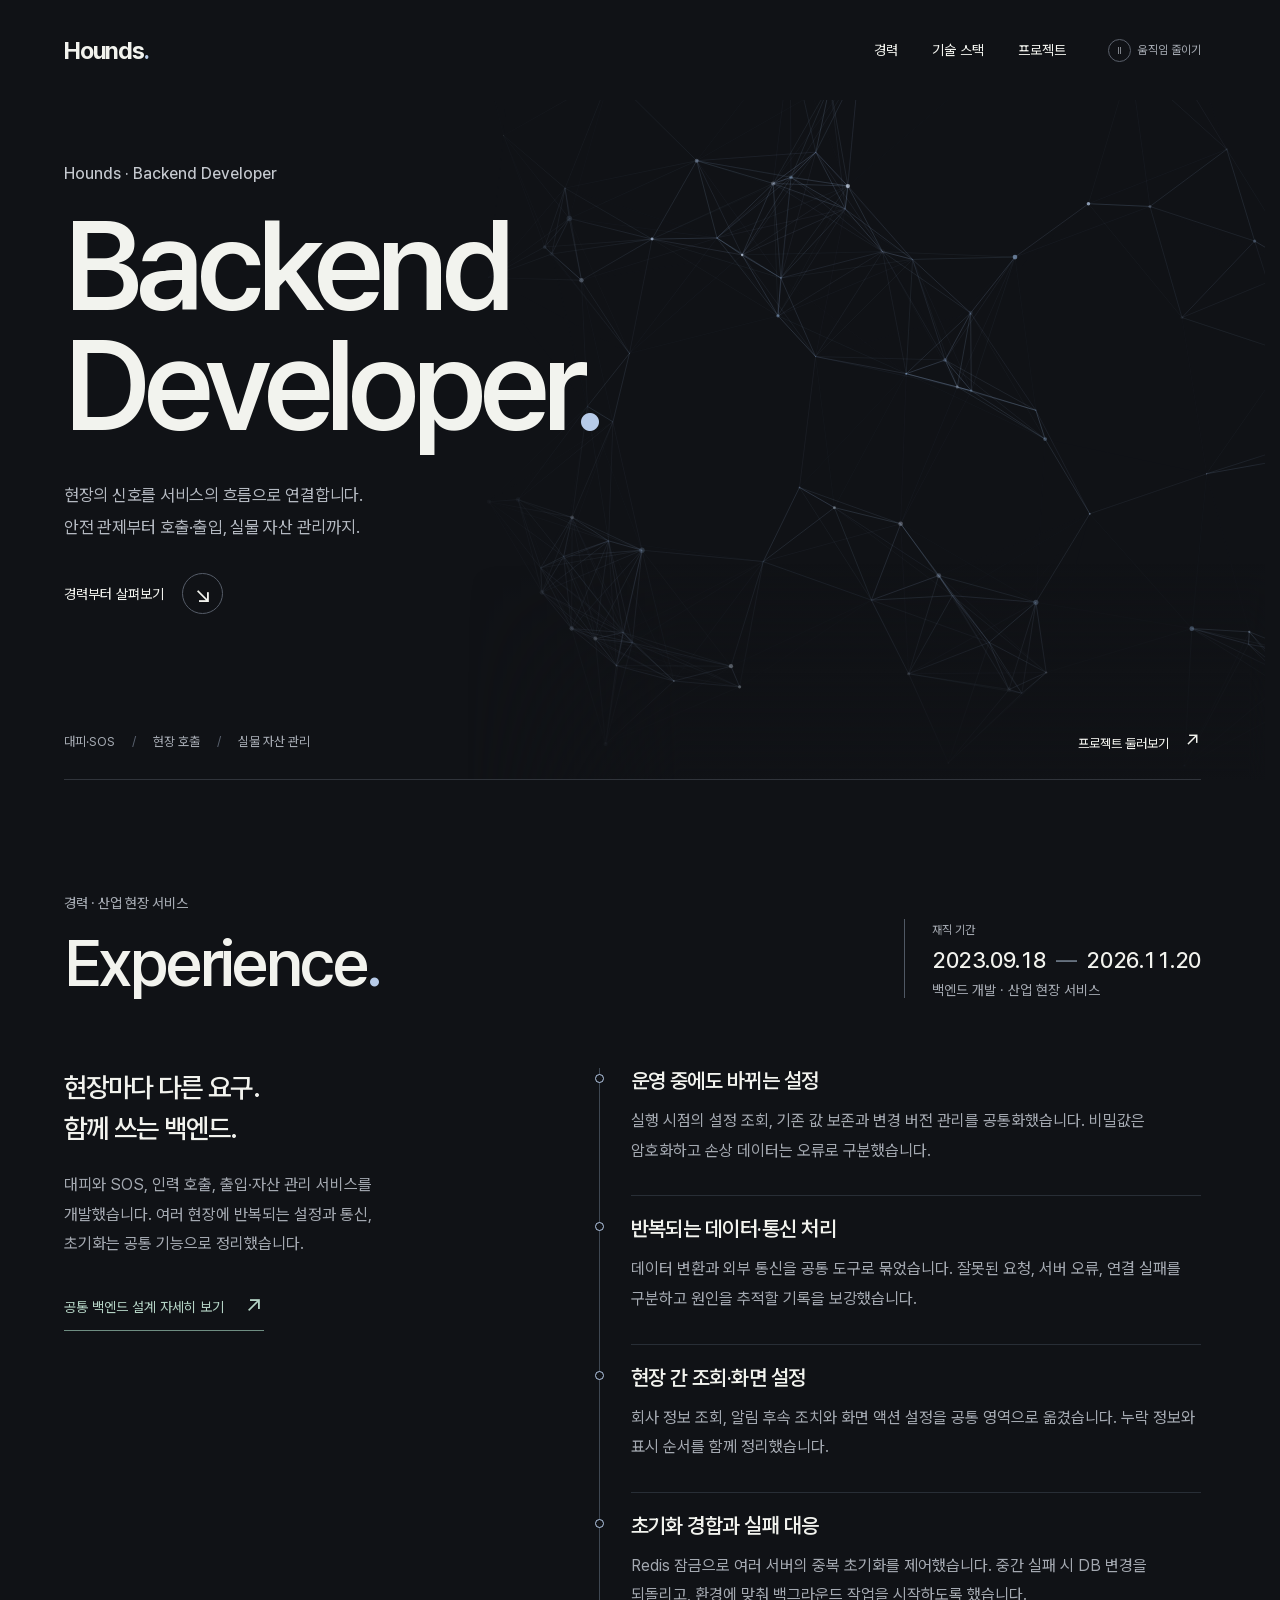
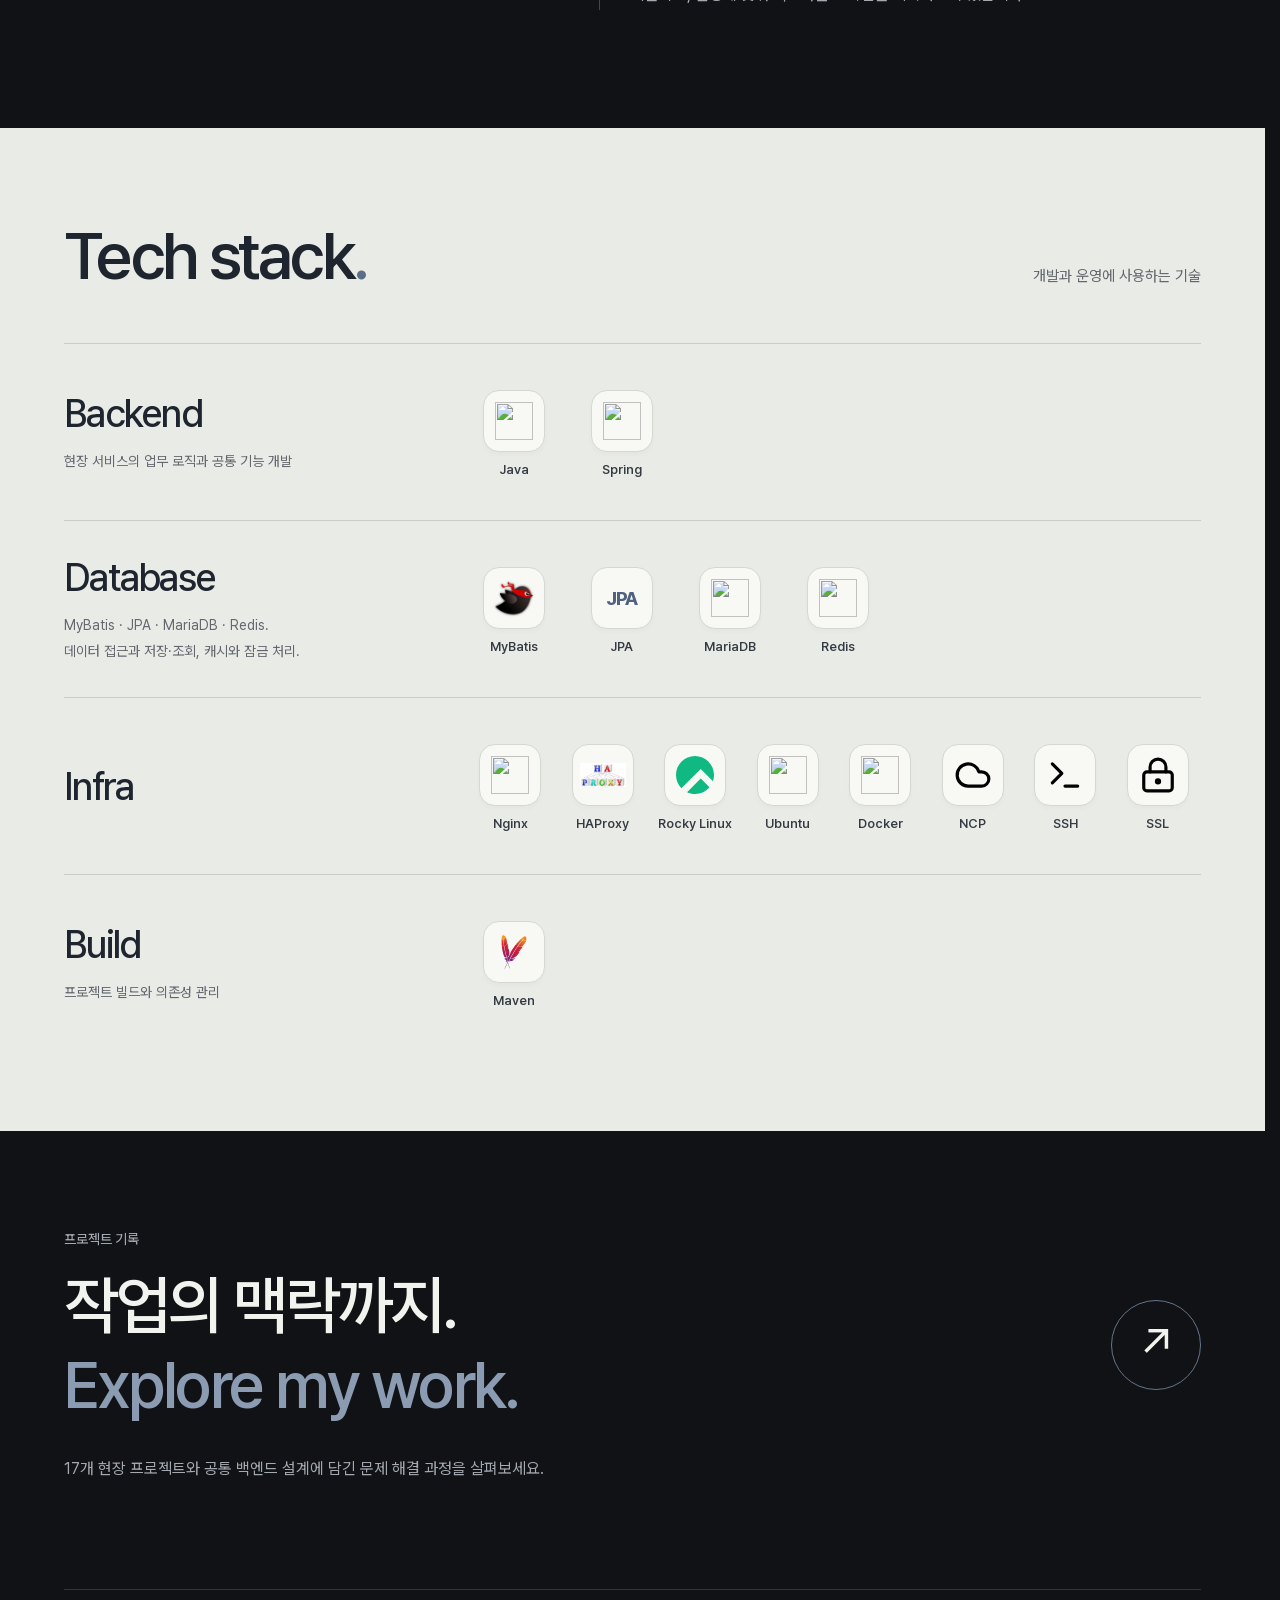
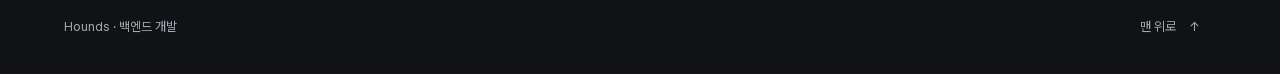
==== index.html @ afb19e2c "Publish Hounds portfolio with engineering cases and simulations" ====
<!doctype html>
<html lang="ko">
<head>
  <meta charset="utf-8">
  <meta name="viewport" content="width=device-width, initial-scale=1">
  <meta name="theme-color" content="#101216">
  <meta name="description" content="백엔드 개발자 Hounds의 산업 현장 서비스 개발 및 개선 사례입니다.">
  <title>Hounds — 백엔드 개발 포트폴리오</title>
  <link rel="icon" href="data:image/svg+xml,%3Csvg xmlns='http://www.w3.org/2000/svg' viewBox='0 0 48 48'%3E%3Crect width='48' height='48' rx='7' fill='%23101216'/%3E%3Cpath d='M24 10l14 14-14 14-14-14z' fill='%23b7cbe8'/%3E%3C/svg%3E">
  <link rel="preload" href="pretendard.woff2" as="font" type="font/woff2" crossorigin>
  <link rel="stylesheet" href="styles.css">
  <script src="vendor/particles.min.js" defer></script>
  <script src="vendor/motion.js" defer></script>
  <script src="script.js" defer></script>
</head>
<body id="top">
  <a class="skip-link" href="#main">본문으로 건너뛰기</a>
  <header class="site-header page-width">
    <a class="wordmark" href="#top">Hounds<span class="wordmark-dot" aria-hidden="true">.</span></a>
    <nav aria-label="주요 메뉴">
      <a href="#experience">경력</a>
      <a href="#stack">기술 스택</a>
      <a href="projects.html">프로젝트</a>
    </nav>
    <button class="motion-toggle header-motion" type="button" id="motion-toggle" aria-pressed="false"><span class="motion-icon" aria-hidden="true">Ⅱ</span><span class="motion-label">움직임 줄이기</span></button>
  </header>

  <main id="main">
    <section class="hero" aria-labelledby="hero-title">
      <div class="hero-particles" id="hero-particles" aria-hidden="true"></div>
      <div class="hero-inner page-width">
        <div class="hero-copy">
          <p class="hero-role">Hounds · Backend Developer</p>
          <h1 id="hero-title"><span>Backend</span><span>Developer<span class="hero-period">.</span></span></h1>
          <p class="hero-description">현장의 신호를 서비스의 흐름으로 연결합니다.<br>안전 관제부터 호출·출입, 실물 자산 관리까지.</p>
          <a class="hero-link" href="#experience"><span>경력부터 살펴보기</span><span class="round-arrow" aria-hidden="true">↘</span></a>
        </div>
        <div class="hero-bottom">
          <p>대피·SOS <span>/</span> 현장 호출 <span>/</span> 실물 자산 관리</p>
          <a href="projects.html">프로젝트 둘러보기 <span aria-hidden="true">↗</span></a>
        </div>
      </div>
    </section>

    <section class="experience page-width" id="experience" aria-labelledby="experience-title">
      <div>
        <div class="experience-header">
          <div>
            <p class="section-kicker">경력 · 산업 현장 서비스</p>
            <h2 id="experience-title">Experience<span>.</span></h2>
          </div>
          <div class="employment">
            <span class="employment-label">재직 기간</span>
            <div class="employment-period">
              <time datetime="2023-09-18">2023.09.18</time>
              <span>—</span>
              <time datetime="2026-11-20">2026.11.20</time>
            </div>
            <p class="employment-role">백엔드 개발 · 산업 현장 서비스</p>
          </div>
        </div>
        <div class="experience-body">
          <div class="experience-intro"><h3>현장마다 다른 요구.<br>함께 쓰는 백엔드.</h3><p>대피와 SOS, 인력 호출, 출입·자산 관리 서비스를 개발했습니다. 여러 현장에 반복되는 설정과 통신, 초기화는 공통 기능으로 정리했습니다.</p><a class="experience-detail-link" href="projects.html#project-18">공통 백엔드 설계 자세히 보기 <span aria-hidden="true">↗</span></a></div>
          <div class="experience-list">
            <article class="career-entry"><h3>운영 중에도 바뀌는 설정</h3><p>실행 시점의 설정 조회, 기존 값 보존과 변경 버전 관리를 공통화했습니다. 비밀값은 암호화하고 손상 데이터는 오류로 구분했습니다.</p></article>
            <article class="career-entry"><h3>반복되는 데이터·통신 처리</h3><p>데이터 변환과 외부 통신을 공통 도구로 묶었습니다. 잘못된 요청, 서버 오류, 연결 실패를 구분하고 원인을 추적할 기록을 보강했습니다.</p></article>
            <article class="career-entry"><h3>현장 간 조회·화면 설정</h3><p>회사 정보 조회, 알림 후속 조치와 화면 액션 설정을 공통 영역으로 옮겼습니다. 누락 정보와 표시 순서를 함께 정리했습니다.</p></article>
            <article class="career-entry"><h3>초기화 경합과 실패 대응</h3><p>Redis 잠금으로 여러 서버의 중복 초기화를 제어했습니다. 중간 실패 시 DB 변경을 되돌리고, 환경에 맞춰 백그라운드 작업을 시작하도록 했습니다.</p></article>
          </div>
        </div>
      </div>
    </section>

    <section class="stack" id="stack" aria-labelledby="stack-title">
      <div class="page-width">
        <div class="section-heading"><h2 id="stack-title">Tech stack<span>.</span></h2><p>개발과 운영에 사용하는 기술</p></div>
        <div class="stack-groups">
          <section class="stack-group" aria-labelledby="stack-backend">
            <div class="stack-group-copy"><h3 id="stack-backend">Backend</h3><p>현장 서비스의 업무 로직과 공통 기능 개발</p></div>
            <ul class="tech-items">
              <li class="tech-item" tabindex="0" aria-label="Java">
                <span class="tech-icon"><img src="assets/icons/java.svg" width="48" height="48" alt="" loading="lazy"></span>
                <span class="tech-name">Java</span>
              </li>
              <li class="tech-item" tabindex="0" aria-label="Spring">
                <span class="tech-icon"><img src="assets/icons/spring.svg" width="48" height="48" alt="" loading="lazy"></span>
                <span class="tech-name">Spring</span>
              </li>
            </ul>
          </section>
          <section class="stack-group" aria-labelledby="stack-database">
            <div class="stack-group-copy"><h3 id="stack-database">Database</h3><p>MyBatis · JPA · MariaDB · Redis.<br>데이터 접근과 저장·조회, 캐시와 잠금 처리.</p></div>
            <ul class="tech-items">
              <li class="tech-item" tabindex="0" aria-label="MyBatis">
                <span class="tech-icon"><img src="assets/icons/mybatis.png" width="48" height="48" alt="" loading="lazy"></span>
                <span class="tech-name">MyBatis</span>
              </li>
              <li class="tech-item" tabindex="0" aria-label="JPA">
                <span class="tech-icon tech-icon-jpa" aria-hidden="true">JPA</span><span class="tech-name">JPA</span>
              </li>
              <li class="tech-item" tabindex="0" aria-label="MariaDB">
                <span class="tech-icon"><img src="assets/icons/mariadb.svg" width="48" height="48" alt="" loading="lazy"></span>
                <span class="tech-name">MariaDB</span>
              </li>
              <li class="tech-item" tabindex="0" aria-label="Redis">
                <span class="tech-icon"><img src="assets/icons/redis.svg" width="48" height="48" alt="" loading="lazy"></span>
                <span class="tech-name">Redis</span>
              </li>
            </ul>
          </section>
          <section class="stack-group" aria-labelledby="stack-infra">
            <div class="stack-group-copy"><h3 id="stack-infra">Infra</h3></div>
            <ul class="tech-items">
              <li class="tech-item" tabindex="0" aria-label="Nginx">
                <span class="tech-icon"><img src="assets/icons/nginx.svg" width="48" height="48" alt="" loading="lazy"></span>
                <span class="tech-name">Nginx</span>
              </li>
              <li class="tech-item" tabindex="0" aria-label="HAProxy">
                <span class="tech-icon"><img src="assets/icons/haproxy.png" width="48" height="48" alt="" loading="lazy"></span>
                <span class="tech-name">HAProxy</span>
              </li>
              <li class="tech-item" tabindex="0" aria-label="Rocky Linux">
                <span class="tech-icon"><img src="assets/icons/rockylinux.svg" width="48" height="48" alt="" loading="lazy"></span>
                <span class="tech-name">Rocky Linux</span>
              </li>
              <li class="tech-item" tabindex="0" aria-label="Ubuntu">
                <span class="tech-icon"><img src="assets/icons/ubuntu.svg" width="48" height="48" alt="" loading="lazy"></span>
                <span class="tech-name">Ubuntu</span>
              </li>
              <li class="tech-item" tabindex="0" aria-label="Docker">
                <span class="tech-icon"><img src="assets/icons/docker.svg" width="48" height="48" alt="" loading="lazy"></span>
                <span class="tech-name">Docker</span>
              </li>
              <li class="tech-item" tabindex="0" aria-label="Naver Cloud Platform">
                <span class="tech-icon"><img src="assets/icons/ncp.svg" width="48" height="48" alt="" loading="lazy"></span>
                <span class="tech-name">NCP</span>
              </li>
              <li class="tech-item" tabindex="0" aria-label="SSH">
                <span class="tech-icon"><img src="assets/icons/ssh.svg" width="48" height="48" alt="" loading="lazy"></span>
                <span class="tech-name">SSH</span>
              </li>
              <li class="tech-item" tabindex="0" aria-label="SSL">
                <span class="tech-icon"><img src="assets/icons/ssl.svg" width="48" height="48" alt="" loading="lazy"></span>
                <span class="tech-name">SSL</span>
              </li>
            </ul>
          </section>
          <section class="stack-group" aria-labelledby="stack-build">
            <div class="stack-group-copy"><h3 id="stack-build">Build</h3><p>프로젝트 빌드와 의존성 관리</p></div>
            <ul class="tech-items">
              <li class="tech-item" tabindex="0" aria-label="Maven">
                <span class="tech-icon"><img src="assets/icons/maven.svg" width="48" height="48" alt="" loading="lazy"></span>
                <span class="tech-name">Maven</span>
              </li>
            </ul>
          </section>
        </div>
      </div>
    </section>

    <section class="projects-cta page-width" aria-labelledby="projects-cta-title">
      <p class="section-kicker">프로젝트 기록</p>
      <a href="projects.html" class="projects-cta-link"><h2 id="projects-cta-title">작업의 맥락까지.<br><span>Explore my work.</span></h2><span class="cta-arrow" aria-hidden="true">↗</span></a>
      <p>17개 현장 프로젝트와 공통 백엔드 설계에 담긴 문제 해결 과정을 살펴보세요.</p>
    </section>
  </main>

  <footer class="site-footer page-width">
    <span>Hounds · 백엔드 개발</span>
    <a href="#top">맨 위로 <span aria-hidden="true">↑</span></a>
  </footer>
</body>
</html>
---- styles.css ----
@font-face {
  font-family: "Portfolio Pretendard";
  src: url("pretendard.woff2") format("woff2");
  font-weight: 45 920;
  font-style: normal;
  font-display: swap;
}

:root {
  color-scheme: dark;
  --background: #101216;
  --text: #f2f3ee;
  --muted: #a4a9b1;
  --line: #30343b;
  --accent: #b7cbe8;
  --ease: cubic-bezier(.22, 1, .36, 1);
  font-family: "Portfolio Pretendard", "Pretendard", sans-serif;
  scroll-padding-top: 34px;
}
*, *::before, *::after { box-sizing: border-box; }
html { scrollbar-gutter: stable; }
body { margin: 0; background: var(--background); color: var(--text); word-break: keep-all; }
a { color: inherit; text-decoration: none; }
button { font: inherit; }
h1, h2, h3, h4, h5, p, dl, dd, figure { margin: 0; }
button, a { -webkit-tap-highlight-color: transparent; }
[hidden] { display: none !important; }
::selection { background: #b7cbe8; color: #101216; }
:focus-visible { outline: 2px solid var(--accent); outline-offset: 6px; }
.page-width { width: min(1200px, calc(100% - 128px)); margin-inline: auto; }
.skip-link { position: fixed; top: 10px; left: 10px; padding: 12px; z-index: 20; background: var(--background); transform: translateY(-160%); }
.skip-link:focus { transform: none; }

.site-header { display: flex; align-items: center; gap: 42px; height: 100px; position: relative; z-index: 2; }
.wordmark { margin-right: auto; font-size: 24px; font-weight: 680; letter-spacing: -.05em; }
.wordmark-dot { color: var(--accent); }
.site-header nav { display: flex; align-items: center; gap: 34px; font-size: 14px; }
.site-header nav a { position: relative; padding-block: 8px; }
.site-header nav a::after { content: ""; position: absolute; width: 4px; height: 4px; border-radius: 50%; background: var(--accent); left: calc(50% - 2px); bottom: -3px; opacity: 0; transition: opacity .2s; }
.site-header nav a:hover::after, .site-header nav a[aria-current]::after { opacity: 1; }
.motion-toggle { display: inline-flex; align-items: center; gap: 7px; color: var(--muted); border: 0; background: transparent; cursor: pointer; padding: 8px 0; font-size: 12px; }
.motion-toggle:hover { color: var(--text); }
.motion-icon { display: grid; place-items: center; width: 23px; height: 23px; border-radius: 50%; border: 1px solid #5a606b; font-size: 9px; }

.hero { position: relative; isolation: isolate; overflow: hidden; }
.hero-inner { position: relative; min-height: 680px; display: flex; flex-direction: column; justify-content: space-between; padding-top: 64px; }
.hero-copy { position: relative; z-index: 1; width: fit-content; max-width: 70%; pointer-events: none; }
.hero-copy a { pointer-events: auto; }
.hero-role { margin-bottom: 23px; font-size: 16px; font-weight: 470; color: #c5c9cf; }
.hero h1 { font-size: clamp(76px, 9.8vw, 148px); line-height: .96; font-weight: 550; letter-spacing: -.065em; }
.hero h1 > span { display: block; }
.hero-period { color: var(--accent); }
.hero-description { margin-top: 32px; color: #b4b9c1; font-size: 17px; line-height: 1.9; letter-spacing: -.015em; }
.hero-link { display: inline-flex; align-items: center; gap: 18px; margin-top: 30px; font-size: 14px; }
.round-arrow { display: grid; place-items: center; width: 41px; height: 41px; border: 1px solid #555c68; border-radius: 50%; font-size: 22px; transition: background .25s, color .25s, transform .25s; }
.hero-link:hover .round-arrow { background: var(--text); color: var(--background); transform: rotate(45deg); }
.hero-bottom { position: relative; display: flex; justify-content: space-between; align-items: center; gap: 20px; margin-top: 64px; padding-block: 26px; border-bottom: 1px solid var(--line); font-size: 13px; }
.hero-bottom p { color: var(--muted); }
.hero-bottom p span { padding-inline: 14px; color: #59616e; }
.hero-bottom a span { display: inline-block; margin-left: 12px; font-size: 19px; }
.hero-particles { position: absolute; inset: -18% -4% 0 37%; z-index: -1; mask-image: linear-gradient(90deg, transparent 0%, black 25%, black 92%, transparent); }
.hero-particles::after { content: ""; position: absolute; inset: 0; background: linear-gradient(0deg, var(--background), transparent 27%, transparent 85%, var(--background)); pointer-events: none; }
.hero-particles canvas { display: block; width: 100%; height: 100%; }

.section-heading { display: flex; align-items: end; justify-content: space-between; gap: 30px; margin-bottom: 51px; }
.section-heading h2, .experience h2 { font-size: clamp(40px, 5.1vw, 70px); line-height: 1.06; font-weight: 540; letter-spacing: -.055em; }
.section-heading h2 > span, .experience h2 > span { color: var(--accent); }
.section-heading > p { padding-bottom: 6px; font-size: 15px; color: var(--muted); }
.section-kicker { color: var(--muted); font-size: 14px; font-weight: 450; margin-bottom: 18px; }

.experience { padding-block: 115px 118px; }
.experience-header { display: flex; justify-content: space-between; align-items: end; gap: 50px; }
.employment { border-left: 1px solid #505864; padding-left: 27px; }
.employment-label { font-size: 12px; color: var(--muted); }
.employment-period { display: flex; align-items: center; flex-wrap: wrap; gap: 10px; margin-top: 9px; font-size: 22px; font-weight: 480; letter-spacing: -.02em; font-variant-numeric: tabular-nums; }
.employment-period > span { color: #66717f; }
.employment-role { margin-top: 9px; color: var(--muted); font-size: 14px; }
.experience-body { display: grid; grid-template-columns: .86fr 1.14fr; gap: 80px; margin-top: 70px; }
.experience-intro h3 { font-size: 27px; line-height: 1.5; font-weight: 540; letter-spacing: -.035em; }
.experience-intro > p { margin-top: 21px; max-width: 330px; font-size: 16px; line-height: 1.85; color: var(--muted); }
.experience-list { border-left: 1px solid #3e4752; padding-left: 31px; }
.career-entry { position: relative; padding-bottom: 30px; }
.career-entry + .career-entry { padding-top: 20px; border-top: 1px solid #282e36; }
.career-entry::before { content: ""; position: absolute; left: -36px; top: 6px; width: 9px; height: 9px; border: 1px solid #b7cbe8; border-radius: 50%; background: var(--background); }
.career-entry + .career-entry::before { top: 26px; }
.career-entry:last-child { padding-bottom: 0; }
.career-entry h3 { font-size: 21px; font-weight: 560; letter-spacing: -.025em; }
.career-entry p { margin-top: 13px; font-size: 16px; line-height: 1.85; color: var(--muted); }
.experience-detail-link { display: inline-flex; align-items: center; gap: 20px; margin-top: 25px; padding-block: 10px; border-bottom: 1px solid #6f8e82; color: #b4d3c5; font-size: 14px; }
.experience-detail-link span { font-size: 22px; }
.experience-detail-link:hover { color: #e2f2ea; border-color: #b4d3c5; }

.stack { --accent: #5c6d87; --muted: #63676e; --text: #1e252e; color-scheme: light; background: #e9ebe7; color: var(--text); padding-block: 94px 80px; }
.stack .section-heading { margin-bottom: 52px; }
.stack-group { display: grid; grid-template-columns: minmax(0, .65fr) minmax(0, 1.35fr); align-items: center; gap: 50px; padding-block: 32px; border-top: 1px solid #c8cdc9; }
.stack-group-copy h3 { font-size: clamp(28px, 3vw, 41px); font-weight: 480; letter-spacing: -.045em; }
.stack-group-copy p { max-width: 360px; margin-top: 13px; font-size: 14px; line-height: 1.8; color: var(--muted); }
.tech-items { display: flex; flex-wrap: wrap; align-items: start; gap: 15px; margin: 0; padding: 0; list-style: none; }
.tech-item { min-width: 93px; display: flex; flex-direction: column; align-items: center; gap: 10px; position: relative; border-radius: 12px; padding: 14px 13px 11px; transform-origin: 50% 80%; outline-offset: 3px; }
.tech-icon { display: grid; place-items: center; width: 62px; height: 62px; border: 1px solid #d3d8d2; border-radius: 16px; background: #f8f9f5; box-shadow: 0 3px 5px #1c273006; }
.tech-icon img { width: 38px; height: 38px; object-fit: contain; }
.tech-name { font-size: 13px; font-weight: 550; color: #343b43; white-space: nowrap; }
.tech-item:hover .tech-icon, .tech-item:focus-visible .tech-icon { border-color: #a2b3be; background: #fff; box-shadow: 0 9px 18px #2f435015; }
.tech-item[aria-label="HAProxy"] img, .tech-item[aria-label="Naver Cloud Platform"] img { width: 46px; }
.tech-item[aria-label="MyBatis"] img { object-fit: cover; object-position: left; width: 43px; height: 39px; }
.tech-icon-jpa { font-size: 19px; font-weight: 750; color: #506280; letter-spacing: -.06em; }
.stack-group[aria-labelledby="stack-infra"] .tech-items { display: grid; grid-template-columns: repeat(8, minmax(0, 1fr)); gap: 6px; }
.stack-group[aria-labelledby="stack-infra"] .tech-item { min-width: 0; padding-inline: 3px; }

.site-footer { display: flex; justify-content: space-between; align-items: center; padding-block: 29px 40px; gap: 20px; border-top: 1px solid var(--line); color: var(--muted); font-size: 13px; }
.site-footer a > span { margin-left: 10px; }
.projects-cta { padding-block: 100px 105px; }
.projects-cta-link { display: flex; justify-content: space-between; align-items: center; gap: 30px; }
.projects-cta h2 { font-size: clamp(38px, 5vw, 70px); font-weight: 530; line-height: 1.25; letter-spacing: -.045em; }
.projects-cta h2 span { color: #8b9bb1; }
.cta-arrow { display: grid; place-items: center; width: 90px; height: 90px; border: 1px solid #65758b; border-radius: 50%; font-size: 45px; transition: color .3s, background .3s, transform .3s; }
.projects-cta-link:hover .cta-arrow { background: var(--accent); color: #101216; transform: rotate(45deg); }
.projects-cta > p:last-child { margin-top: 30px; color: var(--muted); font-size: 16px; line-height: 1.8; }

@media (min-width: 1600px) {
  .hero-inner { min-height: 780px; padding-top: 95px; }
}
@media (max-width: 1050px) {
  .page-width { width: calc(100% - 80px); }
  .hero-copy { max-width: 76%; }
  .hero-inner { min-height: 650px; }
  .experience-body { gap: 35px; }
  .stack-group { grid-template-columns: .6fr 1.4fr; gap: 25px; }
  .stack-group[aria-labelledby="stack-infra"] .tech-items { grid-template-columns: repeat(4, minmax(0, 1fr)); }
  .tech-items { gap: 7px; }
  .tech-item { min-width: 81px; padding-inline: 8px; }
}
@media (max-width: 800px) {
  .page-width { width: calc(100% - 48px); }
  .site-header { gap: 24px; height: 85px; }
  .site-header nav { gap: 19px; }
  .motion-label { display: none; }
  .hero-inner { padding-top: 75px; min-height: 640px; }
  .hero-particles { left: 28%; opacity: .75; }
  .hero-copy { max-width: 95%; }
  .hero h1 { font-size: 100px; }
  .experience { padding-block: 80px; }
  .experience-header { display: grid; gap: 27px; }
  .experience-body { grid-template-columns: 1fr; margin-top: 40px; gap: 28px; }
  .experience-intro h3 { font-size: 25px; }
  .experience-intro > p { max-width: 100%; }
  .stack-group { grid-template-columns: 1fr; gap: 20px; }
  .stack-group-copy p { max-width: 100%; }
}
@media (max-width: 540px) {
  .page-width { width: calc(100% - 36px); }
  .site-header { gap: 17px; height: 77px; }
  .wordmark { font-size: 20px; }
  .site-header nav { font-size: 12px; gap: 15px; }
  .hero-inner { min-height: 640px; padding-top: 83px; }
  .hero-role { font-size: 14px; }
  .hero h1 { font-size: clamp(62px, 14.6vw, 85px); }
  .hero-description { font-size: 15px; max-width: 320px; line-height: 1.85; }
  .hero-particles { inset: -10% -10% 0 8%; opacity: .5; mask-image: linear-gradient(0deg, black 20%, transparent 65%, black); }
  .hero-bottom { align-items: start; font-size: 11px; gap: 10px; margin-top: 45px; }
  .hero-bottom p { max-width: 225px; line-height: 1.8; }
  .hero-bottom p span { padding-inline: 5px; }
  .section-heading { display: block; margin-bottom: 34px; }
  .section-heading > p { margin-top: 17px; padding: 0; font-size: 14px; }
  .section-heading h2, .experience h2 { font-size: 43px; }
  .experience { padding-block: 65px; }
  .employment-period { font-size: 20px; }
  .stack { padding-block: 62px 46px; }
  .tech-items { gap: 9px 1px; }
  .tech-item { flex-basis: calc(25% - 1px); min-width: 0; }
  .tech-icon { width: 56px; height: 56px; border-radius: 14px; }
  .tech-name { font-size: 11px; }
}
@media (prefers-reduced-motion: reduce) {
  html:not(.motion-full) *, html:not(.motion-full) *::before, html:not(.motion-full) *::after { transition-duration: 0s !important; scroll-behavior: auto !important; }
}
.motion-reduced *, .motion-reduced *::before, .motion-reduced *::after { transition-duration: 0s !important; scroll-behavior: auto !important; }
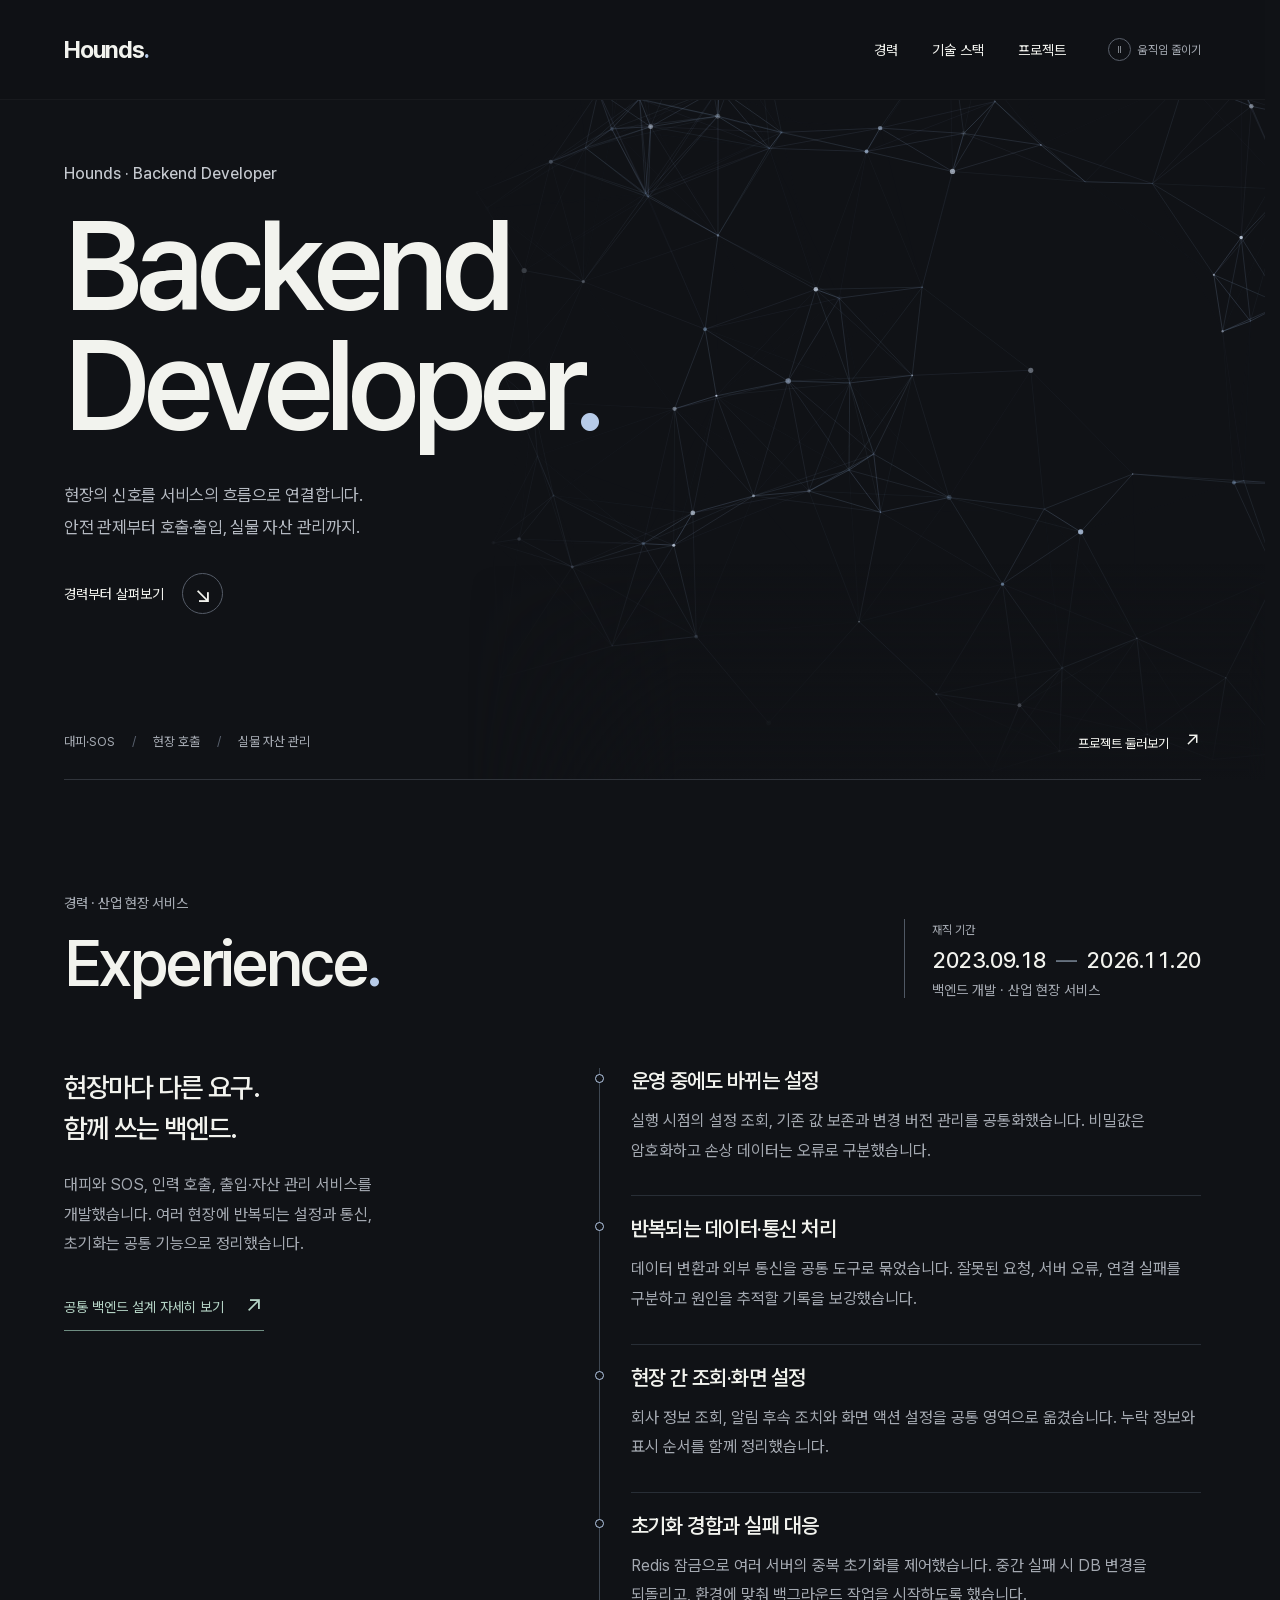
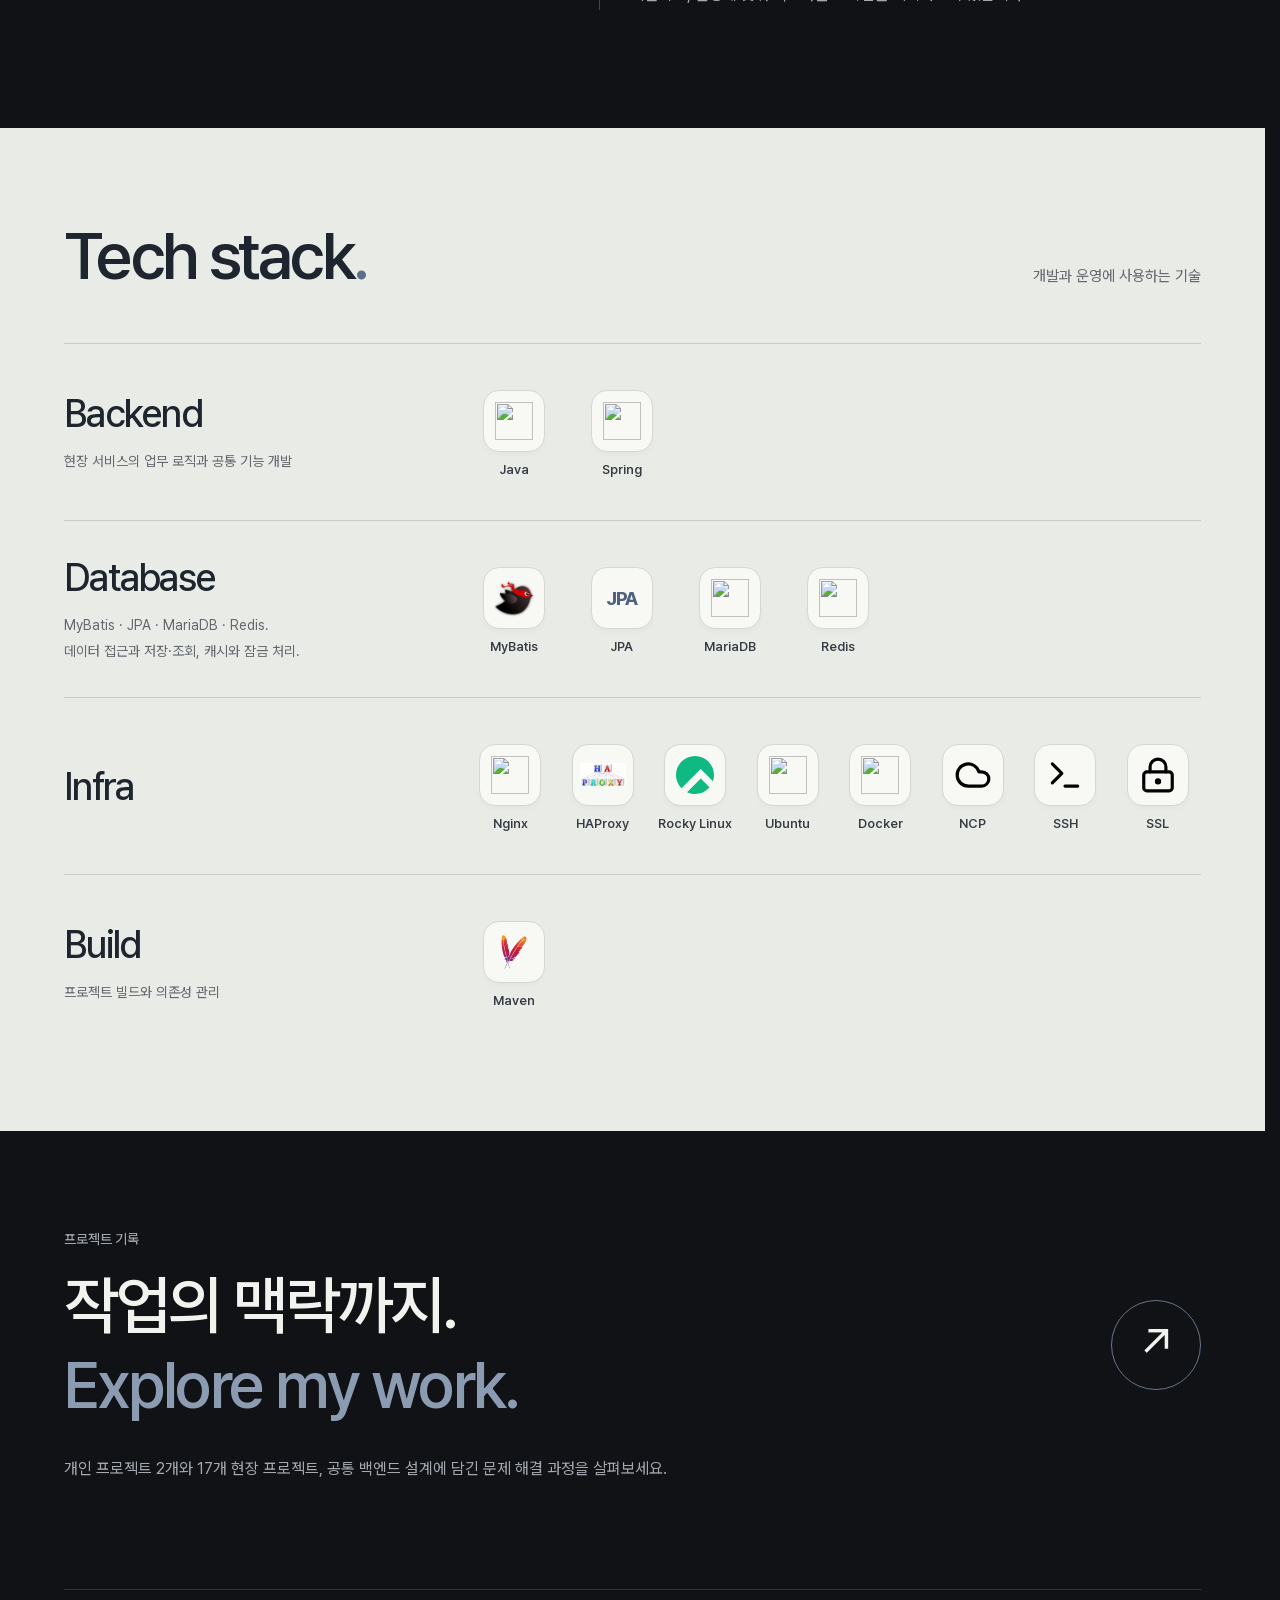
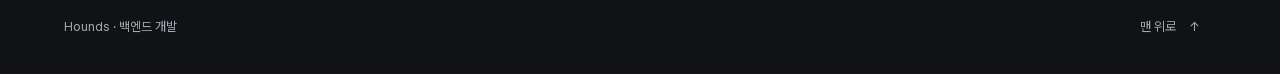
==== commit 6bba356d: "Add personal project cases and Bullseye log preview" ====
--- a/index.html
+++ b/index.html
@@ -4,7 +4,7 @@
   <meta charset="utf-8">
   <meta name="viewport" content="width=device-width, initial-scale=1">
   <meta name="theme-color" content="#101216">
-  <meta name="description" content="백엔드 개발자 Hounds의 산업 현장 서비스 개발 및 개선 사례입니다.">
+  <meta name="description" content="백엔드 개발자 Hounds의 개인 프로젝트와 산업 현장 서비스 개발 및 개선 사례입니다.">
   <title>Hounds — 백엔드 개발 포트폴리오</title>
   <link rel="icon" href="data:image/svg+xml,%3Csvg xmlns='http://www.w3.org/2000/svg' viewBox='0 0 48 48'%3E%3Crect width='48' height='48' rx='7' fill='%23101216'/%3E%3Cpath d='M24 10l14 14-14 14-14-14z' fill='%23b7cbe8'/%3E%3C/svg%3E">
   <link rel="preload" href="pretendard.woff2" as="font" type="font/woff2" crossorigin>
@@ -161,7 +161,7 @@
     <section class="projects-cta page-width" aria-labelledby="projects-cta-title">
       <p class="section-kicker">프로젝트 기록</p>
       <a href="projects.html" class="projects-cta-link"><h2 id="projects-cta-title">작업의 맥락까지.<br><span>Explore my work.</span></h2><span class="cta-arrow" aria-hidden="true">↗</span></a>
-      <p>17개 현장 프로젝트와 공통 백엔드 설계에 담긴 문제 해결 과정을 살펴보세요.</p>
+      <p>개인 프로젝트 2개와 17개 현장 프로젝트, 공통 백엔드 설계에 담긴 문제 해결 과정을 살펴보세요.</p>
     </section>
   </main>
 
--- a/styles.css
+++ b/styles.css
@@ -14,8 +14,10 @@
   --line: #30343b;
   --accent: #b7cbe8;
   --ease: cubic-bezier(.22, 1, .36, 1);
+  --header-height: 100px;
+  --page-gutter: 64px;
   font-family: "Portfolio Pretendard", "Pretendard", sans-serif;
-  scroll-padding-top: 34px;
+  scroll-padding-top: calc(var(--header-height) + 24px);
 }
 *, *::before, *::after { box-sizing: border-box; }
 html { scrollbar-gutter: stable; }
@@ -27,11 +29,11 @@
 [hidden] { display: none !important; }
 ::selection { background: #b7cbe8; color: #101216; }
 :focus-visible { outline: 2px solid var(--accent); outline-offset: 6px; }
-.page-width { width: min(1200px, calc(100% - 128px)); margin-inline: auto; }
+.page-width { width: min(1200px, calc(100% - 2 * var(--page-gutter))); margin-inline: auto; }
 .skip-link { position: fixed; top: 10px; left: 10px; padding: 12px; z-index: 20; background: var(--background); transform: translateY(-160%); }
 .skip-link:focus { transform: none; }
 
-.site-header { display: flex; align-items: center; gap: 42px; height: 100px; position: relative; z-index: 2; }
+.site-header { display: flex; align-items: center; gap: 42px; width: 100%; height: var(--header-height); padding-inline: max(var(--page-gutter), calc((100% - 1200px) / 2)); position: sticky; top: 0; z-index: 10; background: #101216ed; border-bottom: 1px solid #ffffff0a; backdrop-filter: blur(14px); -webkit-backdrop-filter: blur(14px); }
 .wordmark { margin-right: auto; font-size: 24px; font-weight: 680; letter-spacing: -.05em; }
 .wordmark-dot { color: var(--accent); }
 .site-header nav { display: flex; align-items: center; gap: 34px; font-size: 14px; }
@@ -121,7 +123,7 @@
   .hero-inner { min-height: 780px; padding-top: 95px; }
 }
 @media (max-width: 1050px) {
-  .page-width { width: calc(100% - 80px); }
+  :root { --page-gutter: 40px; }
   .hero-copy { max-width: 76%; }
   .hero-inner { min-height: 650px; }
   .experience-body { gap: 35px; }
@@ -131,8 +133,8 @@
   .tech-item { min-width: 81px; padding-inline: 8px; }
 }
 @media (max-width: 800px) {
-  .page-width { width: calc(100% - 48px); }
-  .site-header { gap: 24px; height: 85px; }
+  :root { --page-gutter: 24px; --header-height: 85px; }
+  .site-header { gap: 24px; }
   .site-header nav { gap: 19px; }
   .motion-label { display: none; }
   .hero-inner { padding-top: 75px; min-height: 640px; }
@@ -148,8 +150,8 @@
   .stack-group-copy p { max-width: 100%; }
 }
 @media (max-width: 540px) {
-  .page-width { width: calc(100% - 36px); }
-  .site-header { gap: 17px; height: 77px; }
+  :root { --page-gutter: 18px; --header-height: 77px; }
+  .site-header { gap: 17px; }
   .wordmark { font-size: 20px; }
   .site-header nav { font-size: 12px; gap: 15px; }
   .hero-inner { min-height: 640px; padding-top: 83px; }
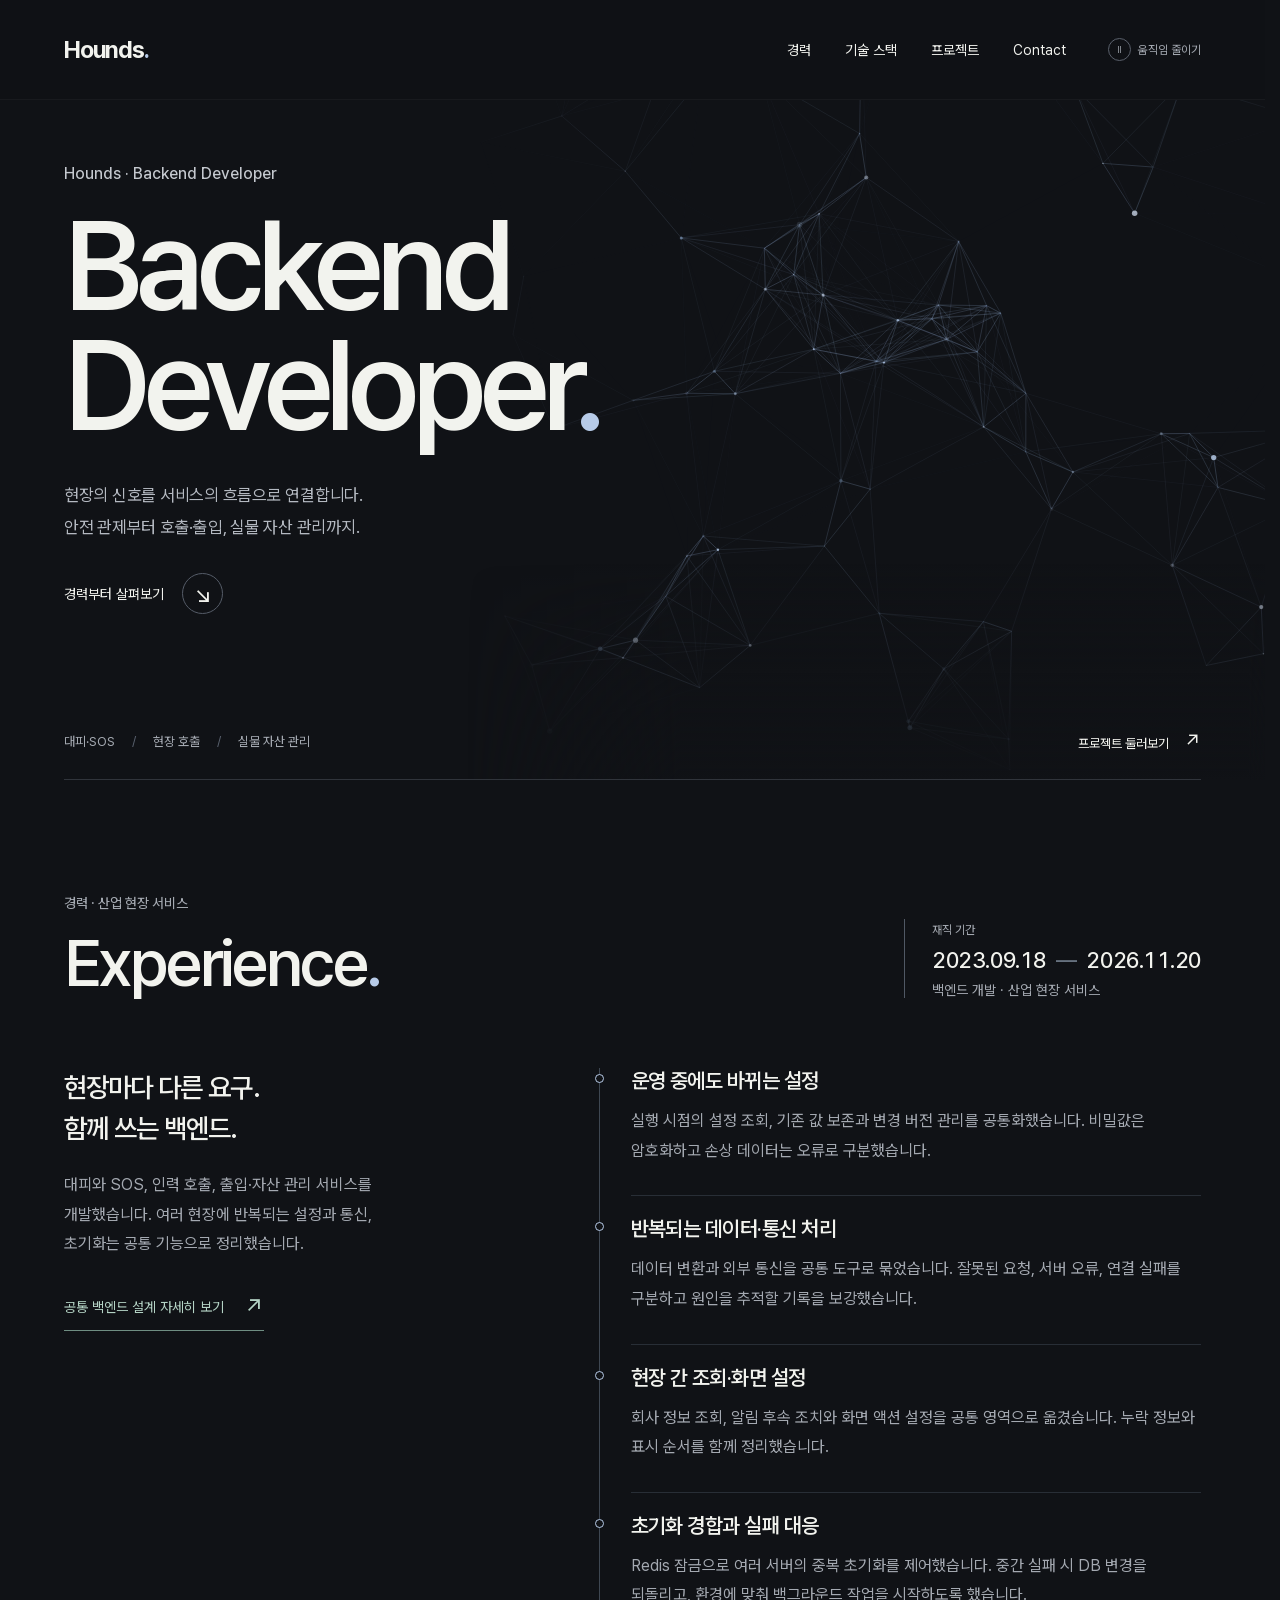
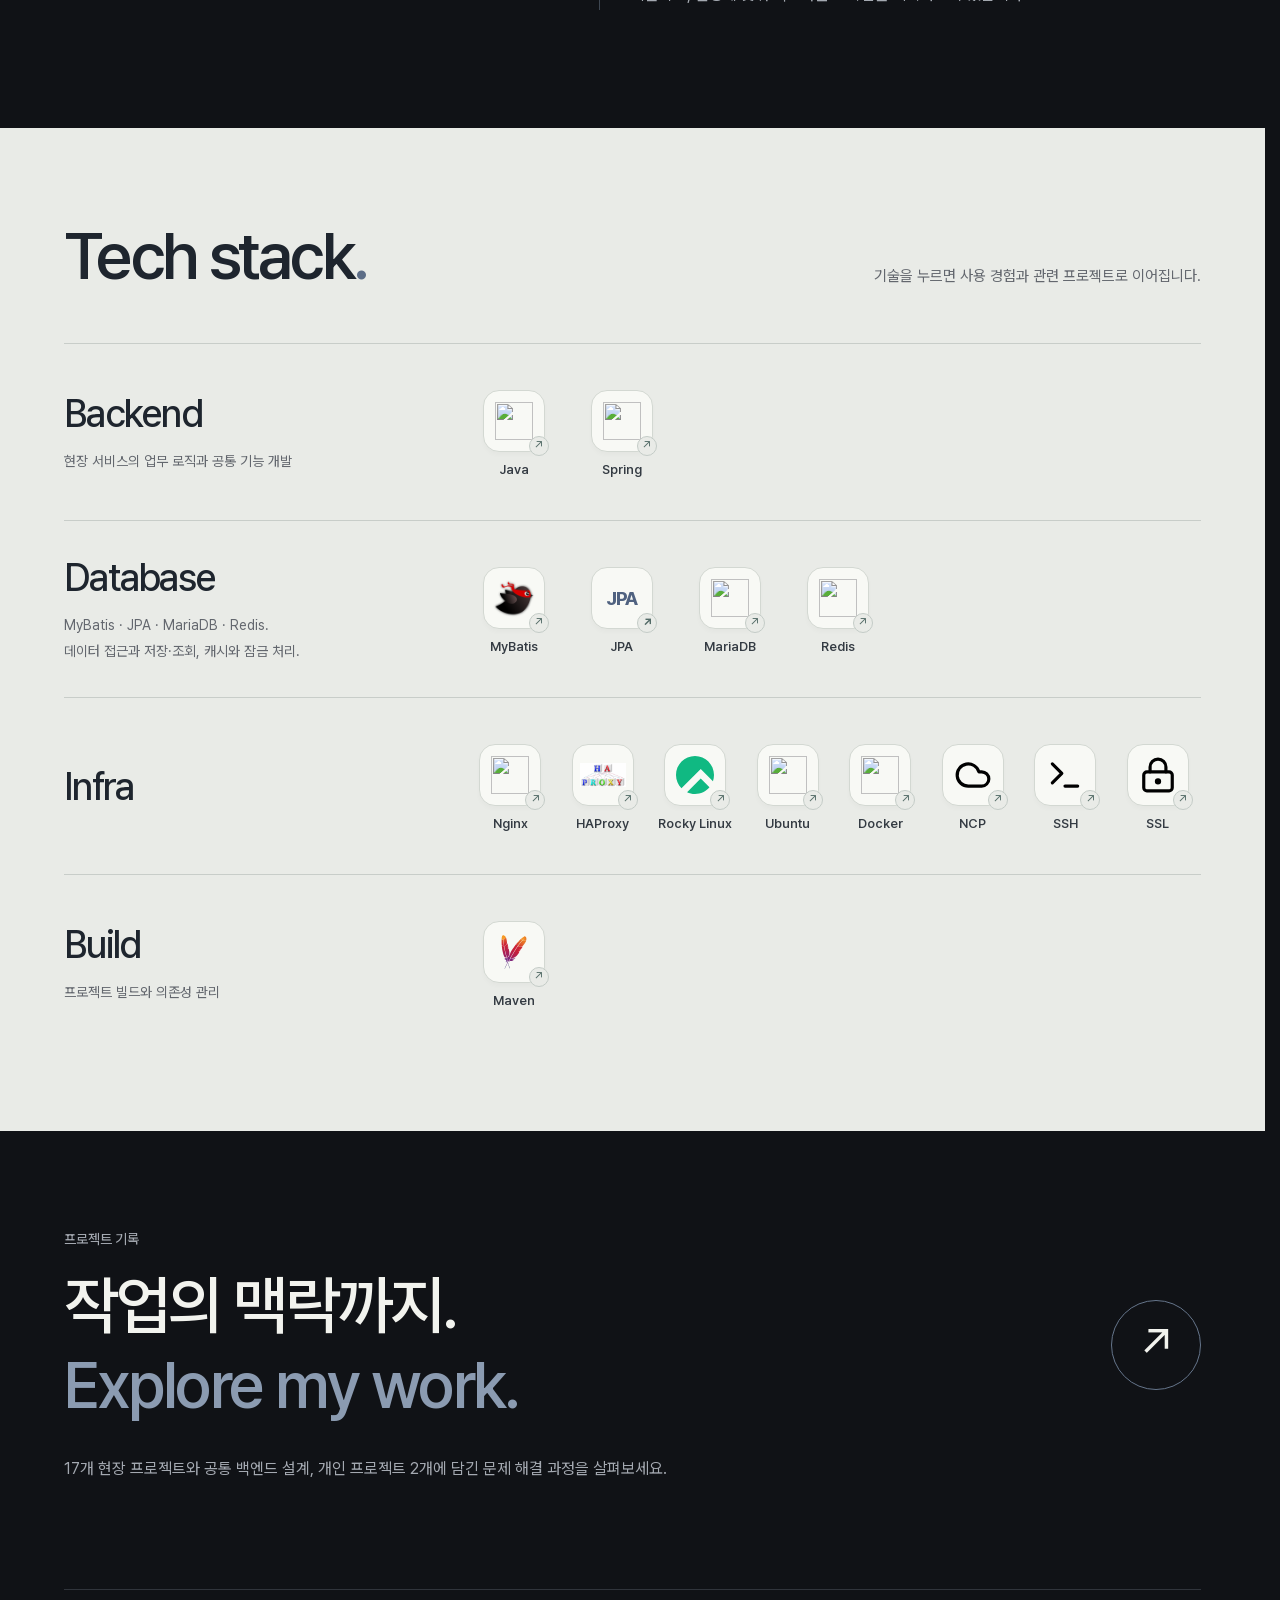
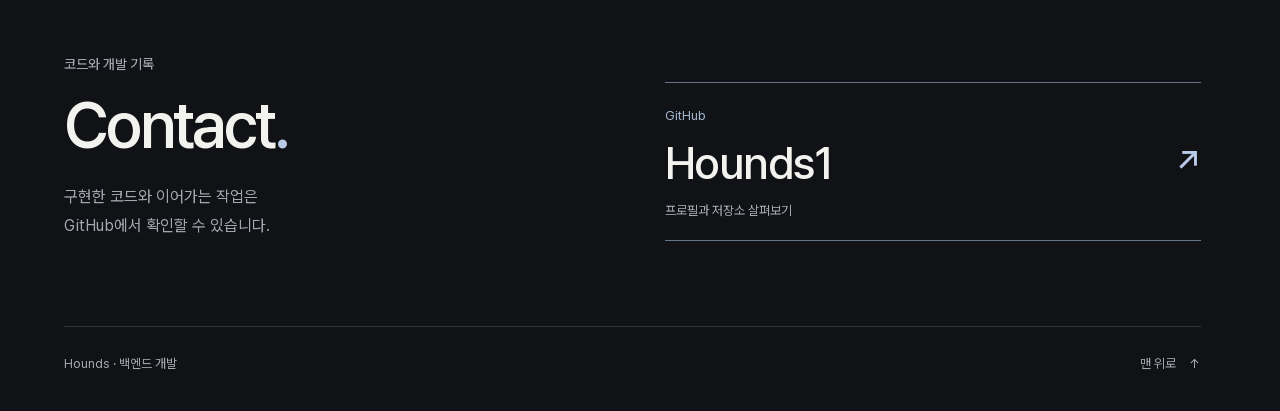
==== commit 542639a9: "Connect stack experience and add GitHub contact and case sharing" ====
--- a/index.html
+++ b/index.html
@@ -8,9 +8,11 @@
   <title>Hounds — 백엔드 개발 포트폴리오</title>
   <link rel="icon" href="data:image/svg+xml,%3Csvg xmlns='http://www.w3.org/2000/svg' viewBox='0 0 48 48'%3E%3Crect width='48' height='48' rx='7' fill='%23101216'/%3E%3Cpath d='M24 10l14 14-14 14-14-14z' fill='%23b7cbe8'/%3E%3C/svg%3E">
   <link rel="preload" href="pretendard.woff2" as="font" type="font/woff2" crossorigin>
-  <link rel="stylesheet" href="styles.css">
+  <link rel="stylesheet" href="styles.css?v=20261115-contact">
+  <link rel="stylesheet" href="stack-cases.css">
   <script src="vendor/particles.min.js" defer></script>
   <script src="vendor/motion.js" defer></script>
+  <script src="stack-cases.js" defer></script>
   <script src="script.js" defer></script>
 </head>
 <body id="top">
@@ -21,6 +23,7 @@
       <a href="#experience">경력</a>
       <a href="#stack">기술 스택</a>
       <a href="projects.html">프로젝트</a>
+      <a href="#contact">Contact</a>
     </nav>
     <button class="motion-toggle header-motion" type="button" id="motion-toggle" aria-pressed="false"><span class="motion-icon" aria-hidden="true">Ⅱ</span><span class="motion-label">움직임 줄이기</span></button>
   </header>
@@ -73,7 +76,7 @@
 
     <section class="stack" id="stack" aria-labelledby="stack-title">
       <div class="page-width">
-        <div class="section-heading"><h2 id="stack-title">Tech stack<span>.</span></h2><p>개발과 운영에 사용하는 기술</p></div>
+        <div class="section-heading"><h2 id="stack-title">Tech stack<span>.</span></h2><p>기술을 누르면 사용 경험과 관련 프로젝트로 이어집니다.</p></div>
         <div class="stack-groups">
           <section class="stack-group" aria-labelledby="stack-backend">
             <div class="stack-group-copy"><h3 id="stack-backend">Backend</h3><p>현장 서비스의 업무 로직과 공통 기능 개발</p></div>
@@ -161,7 +164,11 @@
     <section class="projects-cta page-width" aria-labelledby="projects-cta-title">
       <p class="section-kicker">프로젝트 기록</p>
       <a href="projects.html" class="projects-cta-link"><h2 id="projects-cta-title">작업의 맥락까지.<br><span>Explore my work.</span></h2><span class="cta-arrow" aria-hidden="true">↗</span></a>
-      <p>개인 프로젝트 2개와 17개 현장 프로젝트, 공통 백엔드 설계에 담긴 문제 해결 과정을 살펴보세요.</p>
+      <p>17개 현장 프로젝트와 공통 백엔드 설계, 개인 프로젝트 2개에 담긴 문제 해결 과정을 살펴보세요.</p>
+    </section>
+    <section class="contact page-width" id="contact" aria-labelledby="contact-title">
+      <div class="contact-copy"><p class="section-kicker">코드와 개발 기록</p><h2 id="contact-title">Contact<span>.</span></h2><p>구현한 코드와 이어가는 작업은<br>GitHub에서 확인할 수 있습니다.</p></div>
+      <a class="contact-github" href="https://github.com/Hounds1" target="_blank" rel="noopener noreferrer"><span class="contact-platform">GitHub</span><span class="contact-account">Hounds1<span aria-hidden="true">↗</span></span><span class="contact-caption">프로필과 저장소 살펴보기</span></a>
     </section>
   </main>
 
--- a/styles.css
+++ b/styles.css
@@ -118,6 +118,16 @@
 .cta-arrow { display: grid; place-items: center; width: 90px; height: 90px; border: 1px solid #65758b; border-radius: 50%; font-size: 45px; transition: color .3s, background .3s, transform .3s; }
 .projects-cta-link:hover .cta-arrow { background: var(--accent); color: #101216; transform: rotate(45deg); }
 .projects-cta > p:last-child { margin-top: 30px; color: var(--muted); font-size: 16px; line-height: 1.8; }
+.contact { display: grid; grid-template-columns: 1fr 1fr; align-items: end; gap: 65px; padding-block: 66px 85px; border-top: 1px solid var(--line); }
+.contact-copy h2 { font-size: clamp(42px, 5vw, 68px); font-weight: 530; letter-spacing: -.05em; line-height: 1.1; }
+.contact-copy h2 > span { color: var(--accent); }
+.contact-copy > p:last-child { margin-top: 23px; font-size: 16px; color: var(--muted); line-height: 1.8; }
+.contact-github { display: block; padding-block: 22px; border-top: 1px solid #66748a; border-bottom: 1px solid #66748a; }
+.contact-platform { color: #a5bbd4; font-size: 13px; }
+.contact-account { display: flex; align-items: center; justify-content: space-between; gap: 24px; margin-top: 12px; font-size: clamp(30px, 3.5vw, 46px); font-weight: 500; letter-spacing: -.035em; }
+.contact-account > span { font-size: 33px; color: var(--accent); transition: transform .2s; }
+.contact-github:hover .contact-account > span { transform: translate(3px, -3px); }
+.contact-caption { display: block; margin-top: 13px; color: var(--muted); font-size: 13px; }
 
 @media (min-width: 1600px) {
   .hero-inner { min-height: 780px; padding-top: 95px; }
@@ -148,6 +158,7 @@
   .experience-intro > p { max-width: 100%; }
   .stack-group { grid-template-columns: 1fr; gap: 20px; }
   .stack-group-copy p { max-width: 100%; }
+  .contact { gap: 35px; }
 }
 @media (max-width: 540px) {
   :root { --page-gutter: 18px; --header-height: 77px; }
@@ -172,6 +183,10 @@
   .tech-item { flex-basis: calc(25% - 1px); min-width: 0; }
   .tech-icon { width: 56px; height: 56px; border-radius: 14px; }
   .tech-name { font-size: 11px; }
+  .site-header { gap: 12px; }
+  .site-header nav { gap: 11px; }
+  .site-header nav a[href$="#contact"] { display: none; }
+  .contact { grid-template-columns: 1fr; gap: 32px; padding-block: 50px 58px; }
 }
 @media (prefers-reduced-motion: reduce) {
   html:not(.motion-full) *, html:not(.motion-full) *::before, html:not(.motion-full) *::after { transition-duration: 0s !important; scroll-behavior: auto !important; }
--- a/stack-cases.css
+++ b/stack-cases.css
@@ -0,0 +1,33 @@
+button.tech-item { width: 100%; border: 0; background: transparent; color: inherit; cursor: pointer; }
+.stack-tech { min-width: 0; }
+.tech-icon { position: relative; }
+.tech-case-indicator { position: absolute; right: -5px; bottom: -5px; display: grid; place-items: center; width: 20px; height: 20px; border: 1px solid #c4ccc7; border-radius: 50%; background: #e9ebe7; color: #536b67; font-size: 12px; }
+.tech-item[aria-expanded="true"] .tech-icon { background: #fff; border-color: #537c72; box-shadow: 0 0 0 3px #537c721b; }
+.tech-item[aria-expanded="true"] .tech-case-indicator { background: #365c53; color: #f1f4ed; border-color: #365c53; }
+.stack-case-panel { position: relative; grid-column: 1 / -1; display: grid; grid-template-columns: .65fr 1.35fr; gap: 38px; padding: 30px 34px; margin-top: 3px; border-radius: 9px; background: #1c292d; color: #e9eee7; color-scheme: dark; }
+.stack-case-intro { min-width: 0; padding-right: 8px; }
+.stack-case-kicker { color: #91b4a7; font-size: 11px; }
+.stack-case-intro h4 { margin-top: 10px; font-size: 28px; font-weight: 540; letter-spacing: -.035em; }
+.stack-case-summary { margin-top: 13px; color: #b9c8c5; font-size: 14px; line-height: 1.85; }
+.stack-case-links { display: grid; gap: 0; list-style: none; padding: 0; margin: 0; min-width: 0; }
+.stack-case-links li + li { border-top: 1px solid #435350; margin-top: 18px; padding-top: 18px; }
+.stack-case-links a { display: block; }
+.stack-case-project { color: #98b2ab; font-size: 11px; }
+.stack-case-links strong { display: flex; align-items: baseline; justify-content: space-between; gap: 14px; margin-top: 7px; font-size: 17px; font-weight: 540; line-height: 1.5; }
+.stack-case-links strong > span { color: #a9cec0; }
+.stack-case-links p { margin-top: 7px; color: #bac7c6; font-size: 13px; line-height: 1.8; }
+.stack-case-links a:hover strong { color: #b9decd; }
+.stack-case-panel :focus-visible { outline-color: #b9decd; }
+.stack-case-close { position: absolute; top: 8px; right: 8px; display: grid; place-items: center; width: 28px; height: 28px; border: 0; border-radius: 50%; background: transparent; color: #abbfb9; font-size: 13px; cursor: pointer; }
+.stack-case-close:hover { background: #ffffff12; color: #fff; }
+@media (max-width: 800px) {
+  .stack-case-panel { grid-template-columns: 1fr; gap: 22px; padding: 25px; }
+  .stack-case-intro { padding-right: 15px; }
+  .stack-case-intro h4 { font-size: 25px; }
+}
+@media (max-width: 540px) {
+  .tech-items > .stack-tech { flex-basis: calc(25% - 1px); }
+  .stack-case-panel { padding: 23px 20px; }
+  .stack-case-summary { font-size: 13px; }
+  .stack-case-links strong { font-size: 16px; }
+}
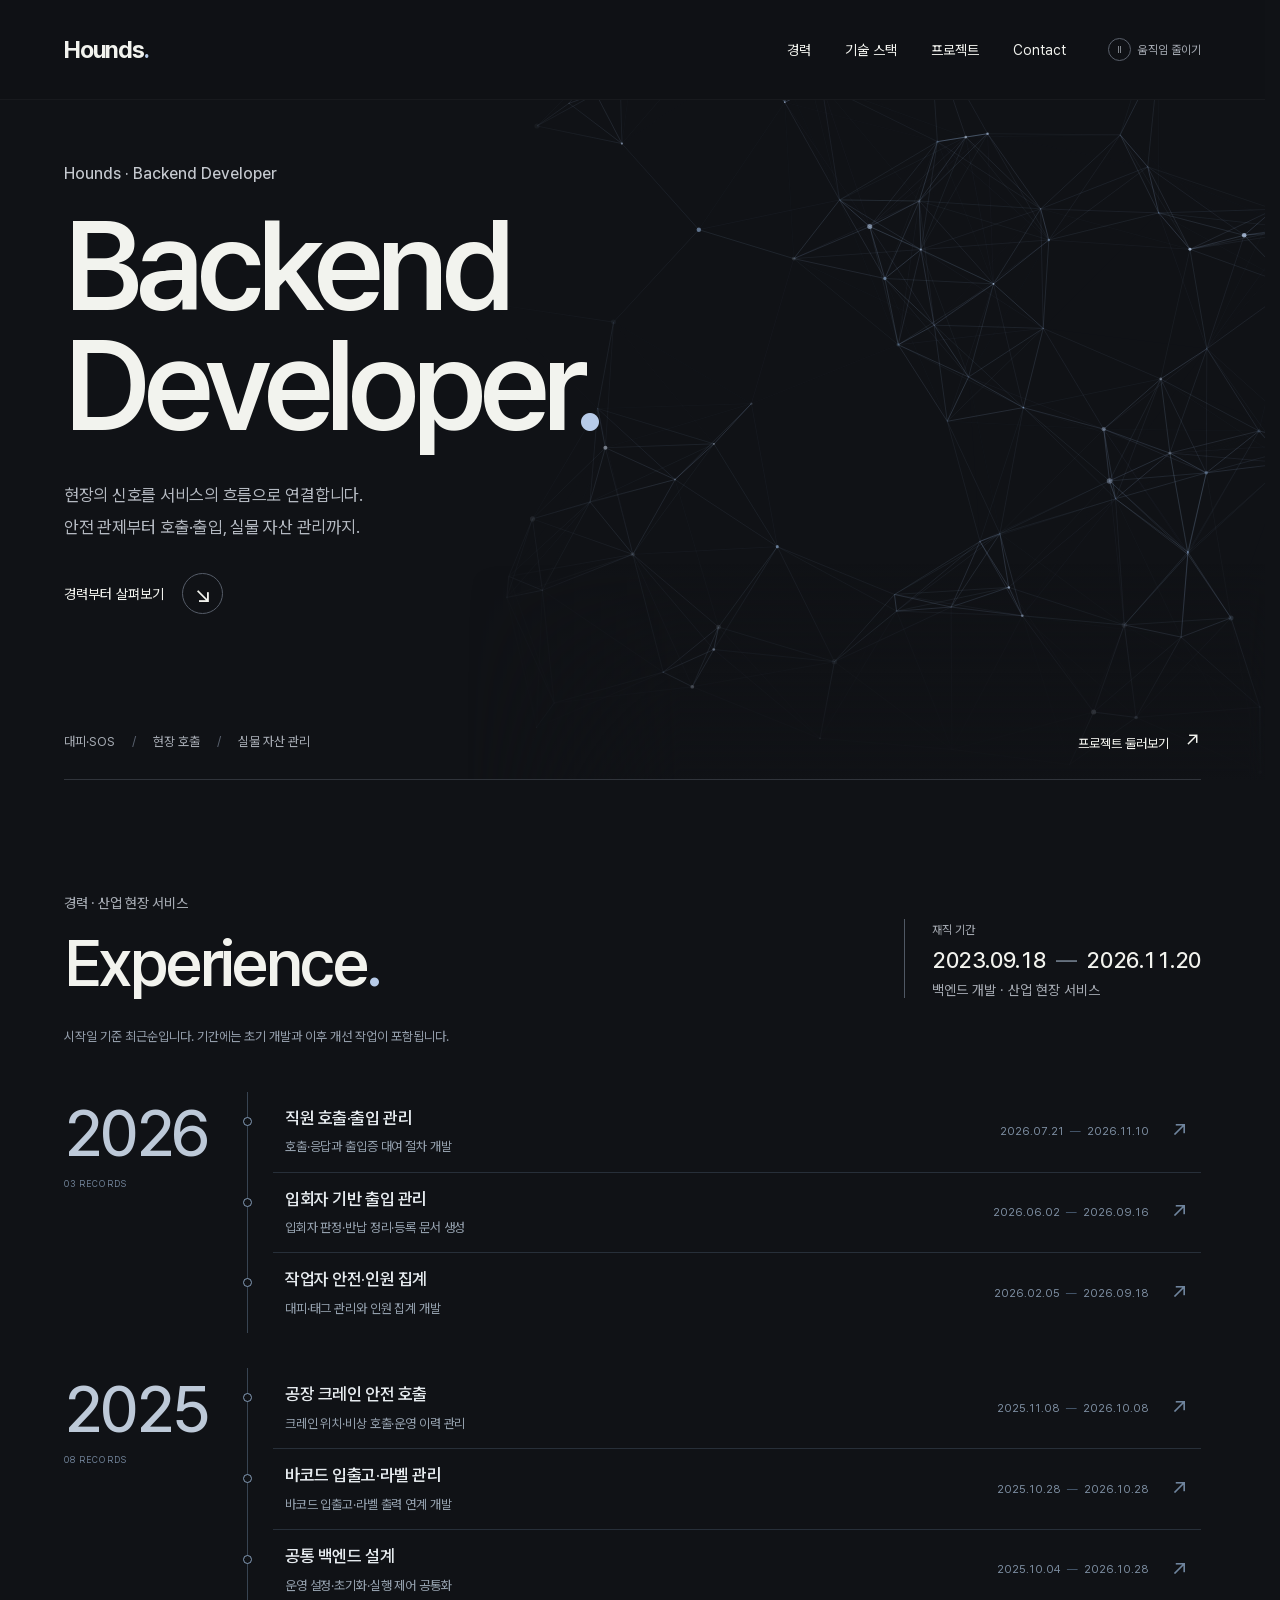
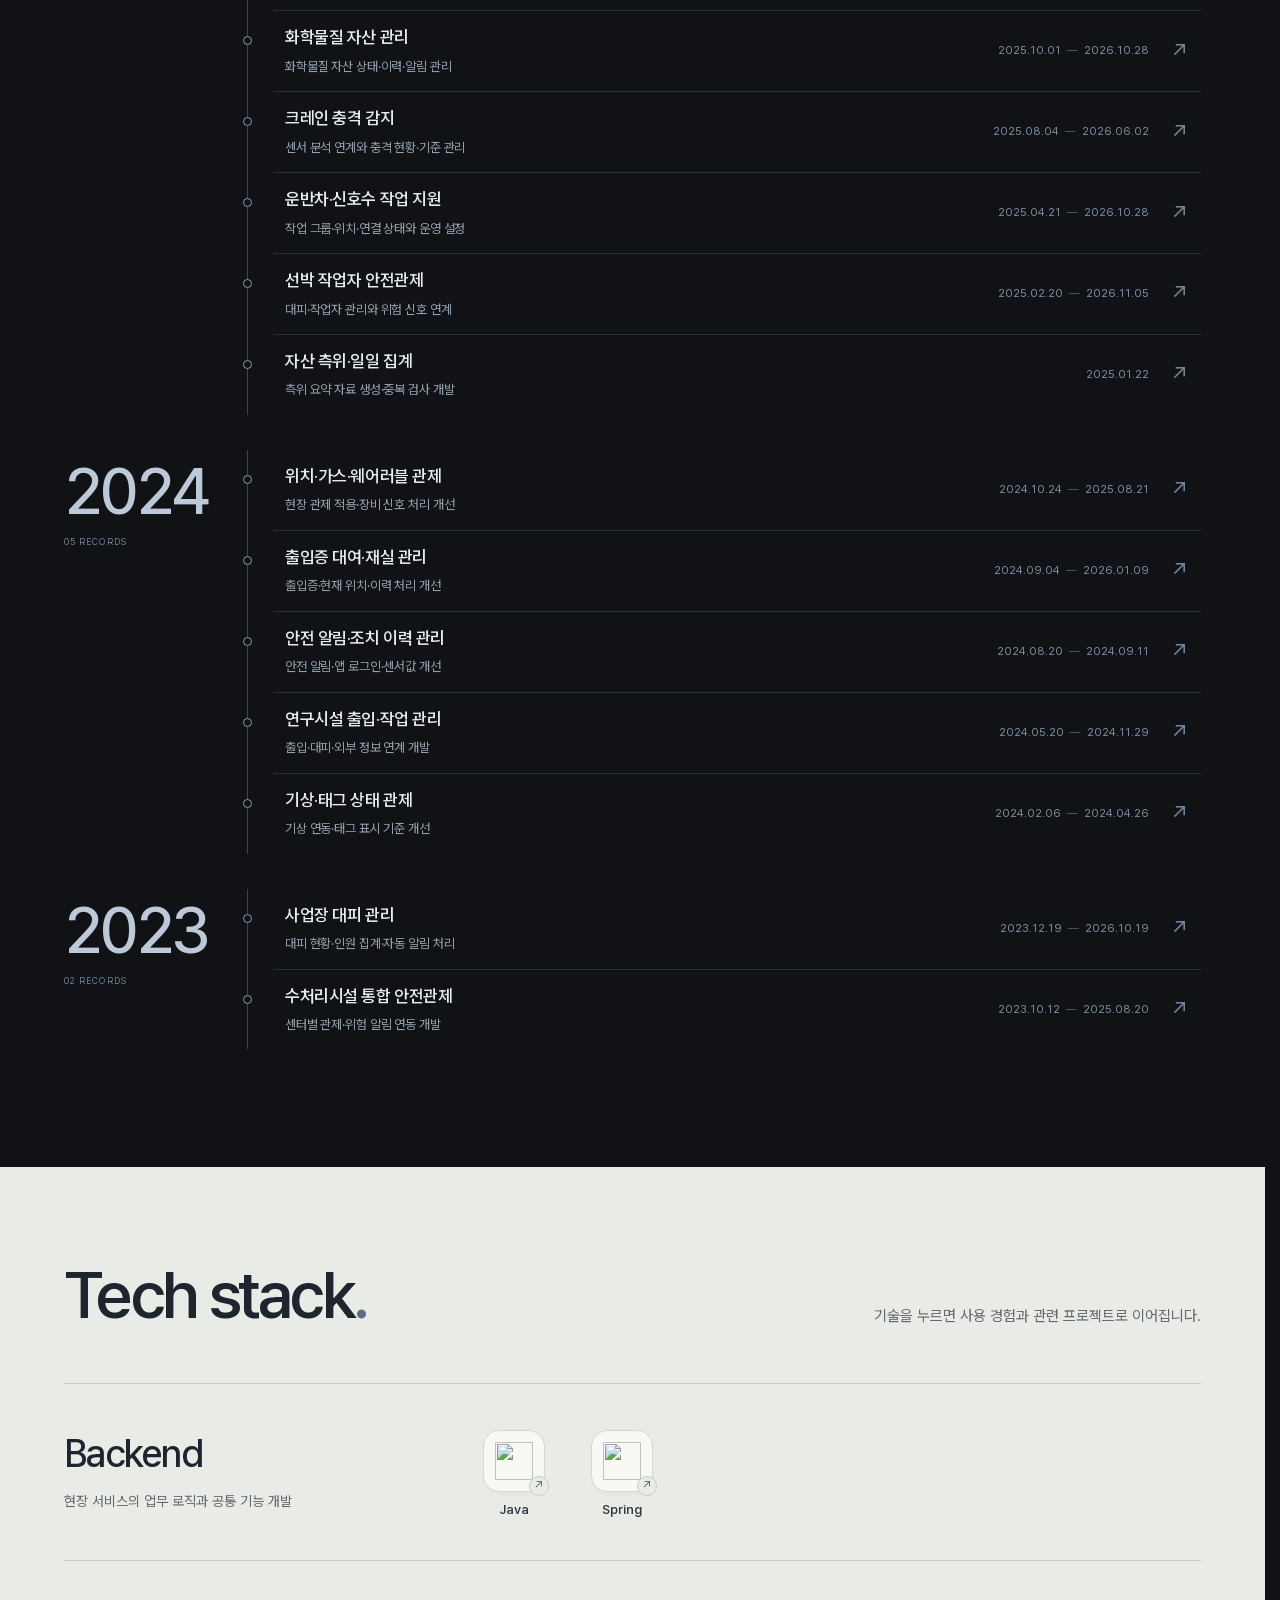
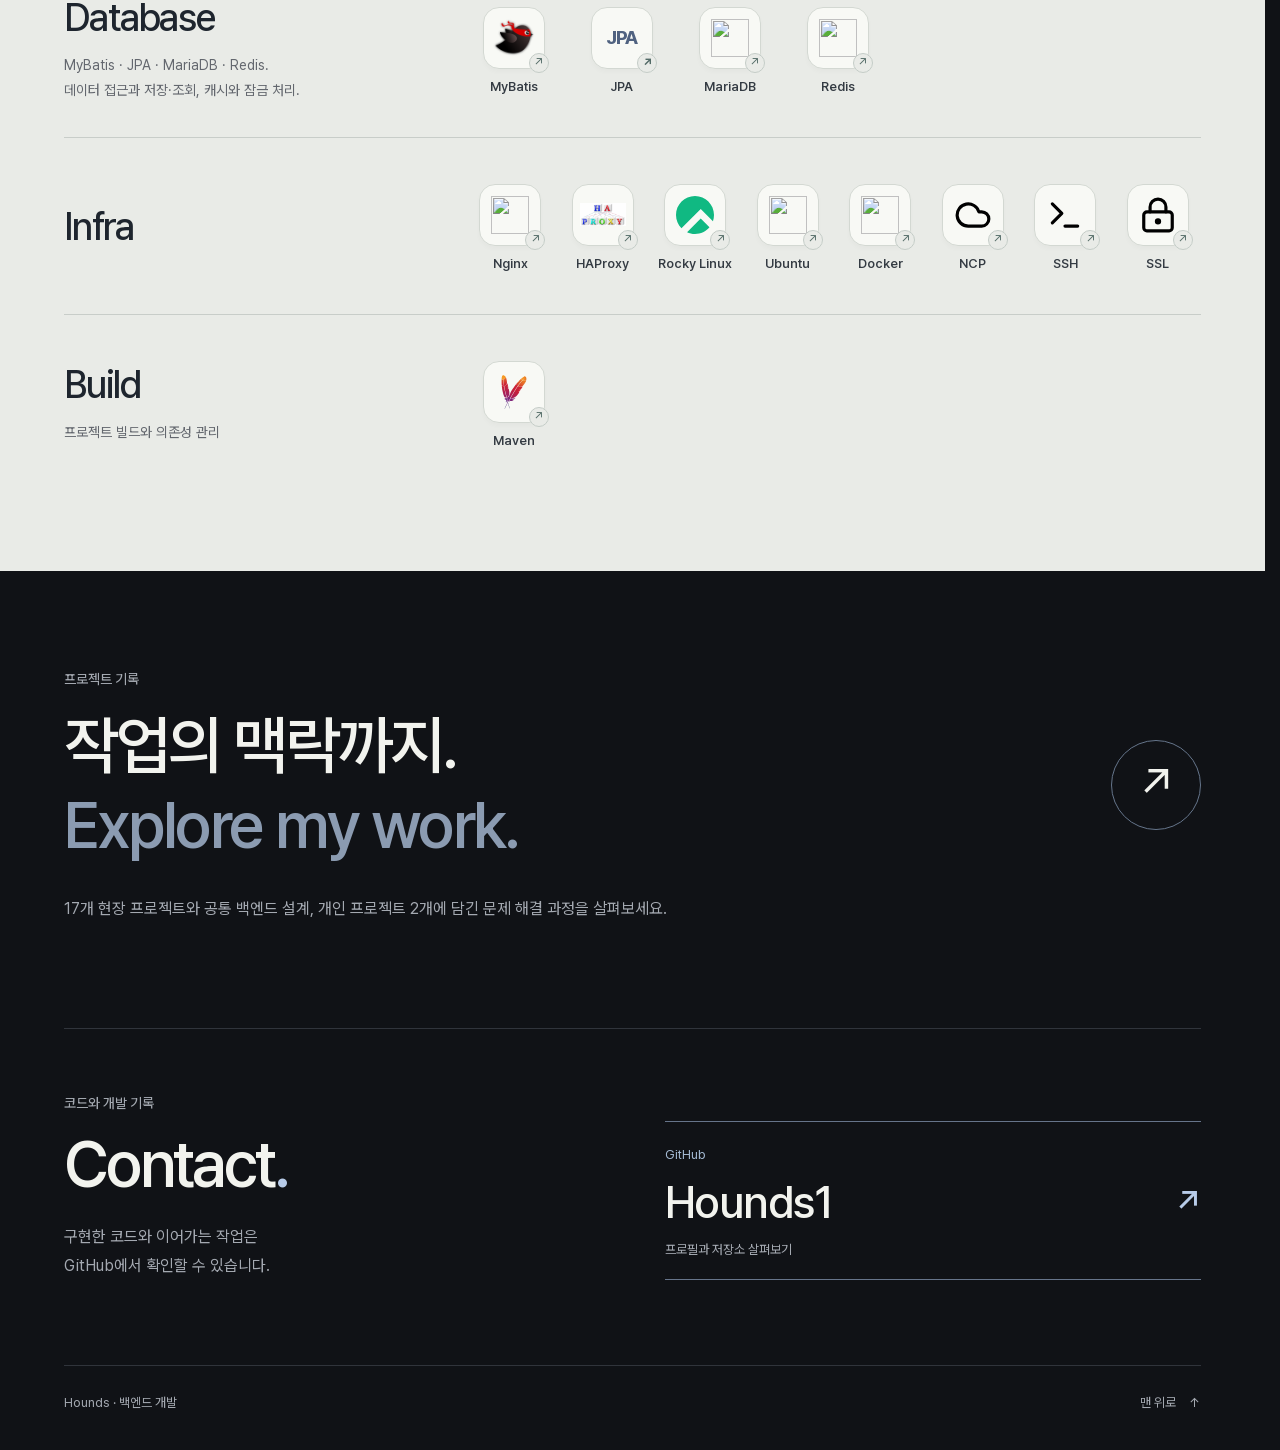
==== commit 602f9c44: "Present professional experience as a chronological timeline" ====
--- a/index.html
+++ b/index.html
@@ -8,12 +8,13 @@
   <title>Hounds — 백엔드 개발 포트폴리오</title>
   <link rel="icon" href="data:image/svg+xml,%3Csvg xmlns='http://www.w3.org/2000/svg' viewBox='0 0 48 48'%3E%3Crect width='48' height='48' rx='7' fill='%23101216'/%3E%3Cpath d='M24 10l14 14-14 14-14-14z' fill='%23b7cbe8'/%3E%3C/svg%3E">
   <link rel="preload" href="pretendard.woff2" as="font" type="font/woff2" crossorigin>
-  <link rel="stylesheet" href="styles.css?v=20261115-contact">
+  <link rel="stylesheet" href="styles.css?v=experience-timeline">
+  <link rel="stylesheet" href="experience-timeline.css">
   <link rel="stylesheet" href="stack-cases.css">
   <script src="vendor/particles.min.js" defer></script>
   <script src="vendor/motion.js" defer></script>
   <script src="stack-cases.js" defer></script>
-  <script src="script.js" defer></script>
+  <script src="script.js?v=experience-timeline" defer></script>
 </head>
 <body id="top">
   <a class="skip-link" href="#main">본문으로 건너뛰기</a>
@@ -62,15 +63,49 @@
             <p class="employment-role">백엔드 개발 · 산업 현장 서비스</p>
           </div>
         </div>
-        <div class="experience-body">
-          <div class="experience-intro"><h3>현장마다 다른 요구.<br>함께 쓰는 백엔드.</h3><p>대피와 SOS, 인력 호출, 출입·자산 관리 서비스를 개발했습니다. 여러 현장에 반복되는 설정과 통신, 초기화는 공통 기능으로 정리했습니다.</p><a class="experience-detail-link" href="projects.html#project-18">공통 백엔드 설계 자세히 보기 <span aria-hidden="true">↗</span></a></div>
-          <div class="experience-list">
-            <article class="career-entry"><h3>운영 중에도 바뀌는 설정</h3><p>실행 시점의 설정 조회, 기존 값 보존과 변경 버전 관리를 공통화했습니다. 비밀값은 암호화하고 손상 데이터는 오류로 구분했습니다.</p></article>
-            <article class="career-entry"><h3>반복되는 데이터·통신 처리</h3><p>데이터 변환과 외부 통신을 공통 도구로 묶었습니다. 잘못된 요청, 서버 오류, 연결 실패를 구분하고 원인을 추적할 기록을 보강했습니다.</p></article>
-            <article class="career-entry"><h3>현장 간 조회·화면 설정</h3><p>회사 정보 조회, 알림 후속 조치와 화면 액션 설정을 공통 영역으로 옮겼습니다. 누락 정보와 표시 순서를 함께 정리했습니다.</p></article>
-            <article class="career-entry"><h3>초기화 경합과 실패 대응</h3><p>Redis 잠금으로 여러 서버의 중복 초기화를 제어했습니다. 중간 실패 시 DB 변경을 되돌리고, 환경에 맞춰 백그라운드 작업을 시작하도록 했습니다.</p></article>
-          </div>
-        </div>
+        <p class="timeline-intro">시작일 기준 최근순입니다. 기간에는 초기 개발과 이후 개선 작업이 포함됩니다.</p>
+        <!-- EXPERIENCE_TIMELINE:START -->
+        <div class="experience-timeline">
+          <section class="timeline-year" aria-labelledby="timeline-year-2026">
+            <div class="timeline-year-label"><h3 id="timeline-year-2026">2026</h3><span>03 RECORDS</span></div>
+            <ol class="timeline-items">
+              <li class="timeline-item" data-project="03"><a class="timeline-link" href="projects.html#project-03"><div class="timeline-copy"><h4>직원 호출·출입 관리</h4><p>호출·응답과 출입증 대여 절차 개발</p></div><span class="timeline-period"><time datetime="2026-07-21">2026.07.21</time><span aria-hidden="true">—</span><time datetime="2026-11-10">2026.11.10</time></span><span class="timeline-arrow" aria-hidden="true">↗</span></a></li>
+              <li class="timeline-item" data-project="08"><a class="timeline-link" href="projects.html#project-08"><div class="timeline-copy"><h4>입회자 기반 출입 관리</h4><p>입회자 판정·반납 정리·등록 문서 생성</p></div><span class="timeline-period"><time datetime="2026-06-02">2026.06.02</time><span aria-hidden="true">—</span><time datetime="2026-09-16">2026.09.16</time></span><span class="timeline-arrow" aria-hidden="true">↗</span></a></li>
+              <li class="timeline-item" data-project="09"><a class="timeline-link" href="projects.html#project-09"><div class="timeline-copy"><h4>작업자 안전·인원 집계</h4><p>대피·태그 관리와 인원 집계 개발</p></div><span class="timeline-period"><time datetime="2026-02-05">2026.02.05</time><span aria-hidden="true">—</span><time datetime="2026-09-18">2026.09.18</time></span><span class="timeline-arrow" aria-hidden="true">↗</span></a></li>
+            </ol>
+          </section>
+          <section class="timeline-year" aria-labelledby="timeline-year-2025">
+            <div class="timeline-year-label"><h3 id="timeline-year-2025">2025</h3><span>08 RECORDS</span></div>
+            <ol class="timeline-items">
+              <li class="timeline-item" data-project="07"><a class="timeline-link" href="projects.html#project-07"><div class="timeline-copy"><h4>공장 크레인 안전 호출</h4><p>크레인 위치·비상 호출·운영 이력 관리</p></div><span class="timeline-period"><time datetime="2025-11-08">2025.11.08</time><span aria-hidden="true">—</span><time datetime="2026-10-08">2026.10.08</time></span><span class="timeline-arrow" aria-hidden="true">↗</span></a></li>
+              <li class="timeline-item" data-project="10"><a class="timeline-link" href="projects.html#project-10"><div class="timeline-copy"><h4>바코드 입출고·라벨 관리</h4><p>바코드 입출고·라벨 출력 연계 개발</p></div><span class="timeline-period"><time datetime="2025-10-28">2025.10.28</time><span aria-hidden="true">—</span><time datetime="2026-10-28">2026.10.28</time></span><span class="timeline-arrow" aria-hidden="true">↗</span></a></li>
+              <li class="timeline-item" data-project="18"><a class="timeline-link" href="projects.html#project-18"><div class="timeline-copy"><h4>공통 백엔드 설계</h4><p>운영 설정·초기화·실행 제어 공통화</p></div><span class="timeline-period"><time datetime="2025-10-04">2025.10.04</time><span aria-hidden="true">—</span><time datetime="2026-10-28">2026.10.28</time></span><span class="timeline-arrow" aria-hidden="true">↗</span></a></li>
+              <li class="timeline-item" data-project="04"><a class="timeline-link" href="projects.html#project-04"><div class="timeline-copy"><h4>화학물질 자산 관리</h4><p>화학물질 자산 상태·이력·알림 관리</p></div><span class="timeline-period"><time datetime="2025-10-01">2025.10.01</time><span aria-hidden="true">—</span><time datetime="2026-10-28">2026.10.28</time></span><span class="timeline-arrow" aria-hidden="true">↗</span></a></li>
+              <li class="timeline-item" data-project="05"><a class="timeline-link" href="projects.html#project-05"><div class="timeline-copy"><h4>크레인 충격 감지</h4><p>센서 분석 연계와 충격 현황·기준 관리</p></div><span class="timeline-period"><time datetime="2025-08-04">2025.08.04</time><span aria-hidden="true">—</span><time datetime="2026-06-02">2026.06.02</time></span><span class="timeline-arrow" aria-hidden="true">↗</span></a></li>
+              <li class="timeline-item" data-project="06"><a class="timeline-link" href="projects.html#project-06"><div class="timeline-copy"><h4>운반차·신호수 작업 지원</h4><p>작업 그룹·위치·연결 상태와 운영 설정</p></div><span class="timeline-period"><time datetime="2025-04-21">2025.04.21</time><span aria-hidden="true">—</span><time datetime="2026-10-28">2026.10.28</time></span><span class="timeline-arrow" aria-hidden="true">↗</span></a></li>
+              <li class="timeline-item" data-project="01"><a class="timeline-link" href="projects.html#project-01"><div class="timeline-copy"><h4>선박 작업자 안전관제</h4><p>대피·작업자 관리와 위험 신호 연계</p></div><span class="timeline-period"><time datetime="2025-02-20">2025.02.20</time><span aria-hidden="true">—</span><time datetime="2026-11-05">2026.11.05</time></span><span class="timeline-arrow" aria-hidden="true">↗</span></a></li>
+              <li class="timeline-item" data-project="17"><a class="timeline-link" href="projects.html#project-17"><div class="timeline-copy"><h4>자산 측위·일일 집계</h4><p>측위 요약 자료 생성·중복 검사 개발</p></div><span class="timeline-period"><time datetime="2025-01-22">2025.01.22</time></span><span class="timeline-arrow" aria-hidden="true">↗</span></a></li>
+            </ol>
+          </section>
+          <section class="timeline-year" aria-labelledby="timeline-year-2024">
+            <div class="timeline-year-label"><h3 id="timeline-year-2024">2024</h3><span>05 RECORDS</span></div>
+            <ol class="timeline-items">
+              <li class="timeline-item" data-project="14"><a class="timeline-link" href="projects.html#project-14"><div class="timeline-copy"><h4>위치·가스·웨어러블 관제</h4><p>현장 관제 적용·장비 신호 처리 개선</p></div><span class="timeline-period"><time datetime="2024-10-24">2024.10.24</time><span aria-hidden="true">—</span><time datetime="2025-08-21">2025.08.21</time></span><span class="timeline-arrow" aria-hidden="true">↗</span></a></li>
+              <li class="timeline-item" data-project="12"><a class="timeline-link" href="projects.html#project-12"><div class="timeline-copy"><h4>출입증 대여·재실 관리</h4><p>출입증·현재 위치·이력 처리 개선</p></div><span class="timeline-period"><time datetime="2024-09-04">2024.09.04</time><span aria-hidden="true">—</span><time datetime="2026-01-09">2026.01.09</time></span><span class="timeline-arrow" aria-hidden="true">↗</span></a></li>
+              <li class="timeline-item" data-project="15"><a class="timeline-link" href="projects.html#project-15"><div class="timeline-copy"><h4>안전 알림·조치 이력 관리</h4><p>안전 알림·앱 로그인·센서값 개선</p></div><span class="timeline-period"><time datetime="2024-08-20">2024.08.20</time><span aria-hidden="true">—</span><time datetime="2024-09-11">2024.09.11</time></span><span class="timeline-arrow" aria-hidden="true">↗</span></a></li>
+              <li class="timeline-item" data-project="11"><a class="timeline-link" href="projects.html#project-11"><div class="timeline-copy"><h4>연구시설 출입·작업 관리</h4><p>출입·대피·외부 정보 연계 개발</p></div><span class="timeline-period"><time datetime="2024-05-20">2024.05.20</time><span aria-hidden="true">—</span><time datetime="2024-11-29">2024.11.29</time></span><span class="timeline-arrow" aria-hidden="true">↗</span></a></li>
+              <li class="timeline-item" data-project="16"><a class="timeline-link" href="projects.html#project-16"><div class="timeline-copy"><h4>기상·태그 상태 관제</h4><p>기상 연동·태그 표시 기준 개선</p></div><span class="timeline-period"><time datetime="2024-02-06">2024.02.06</time><span aria-hidden="true">—</span><time datetime="2024-04-26">2024.04.26</time></span><span class="timeline-arrow" aria-hidden="true">↗</span></a></li>
+            </ol>
+          </section>
+          <section class="timeline-year" aria-labelledby="timeline-year-2023">
+            <div class="timeline-year-label"><h3 id="timeline-year-2023">2023</h3><span>02 RECORDS</span></div>
+            <ol class="timeline-items">
+              <li class="timeline-item" data-project="02"><a class="timeline-link" href="projects.html#project-02"><div class="timeline-copy"><h4>사업장 대피 관리</h4><p>대피 현황·인원 집계·자동 알림 처리</p></div><span class="timeline-period"><time datetime="2023-12-19">2023.12.19</time><span aria-hidden="true">—</span><time datetime="2026-10-19">2026.10.19</time></span><span class="timeline-arrow" aria-hidden="true">↗</span></a></li>
+              <li class="timeline-item" data-project="13"><a class="timeline-link" href="projects.html#project-13"><div class="timeline-copy"><h4>수처리시설 통합 안전관제</h4><p>센터별 관제·위험 알림 연동 개발</p></div><span class="timeline-period"><time datetime="2023-10-12">2023.10.12</time><span aria-hidden="true">—</span><time datetime="2025-08-20">2025.08.20</time></span><span class="timeline-arrow" aria-hidden="true">↗</span></a></li>
+            </ol>
+          </section>
+        </div>
+        <!-- EXPERIENCE_TIMELINE:END -->
       </div>
     </section>
 
--- a/styles.css
+++ b/styles.css
@@ -77,20 +77,6 @@
 .employment-period { display: flex; align-items: center; flex-wrap: wrap; gap: 10px; margin-top: 9px; font-size: 22px; font-weight: 480; letter-spacing: -.02em; font-variant-numeric: tabular-nums; }
 .employment-period > span { color: #66717f; }
 .employment-role { margin-top: 9px; color: var(--muted); font-size: 14px; }
-.experience-body { display: grid; grid-template-columns: .86fr 1.14fr; gap: 80px; margin-top: 70px; }
-.experience-intro h3 { font-size: 27px; line-height: 1.5; font-weight: 540; letter-spacing: -.035em; }
-.experience-intro > p { margin-top: 21px; max-width: 330px; font-size: 16px; line-height: 1.85; color: var(--muted); }
-.experience-list { border-left: 1px solid #3e4752; padding-left: 31px; }
-.career-entry { position: relative; padding-bottom: 30px; }
-.career-entry + .career-entry { padding-top: 20px; border-top: 1px solid #282e36; }
-.career-entry::before { content: ""; position: absolute; left: -36px; top: 6px; width: 9px; height: 9px; border: 1px solid #b7cbe8; border-radius: 50%; background: var(--background); }
-.career-entry + .career-entry::before { top: 26px; }
-.career-entry:last-child { padding-bottom: 0; }
-.career-entry h3 { font-size: 21px; font-weight: 560; letter-spacing: -.025em; }
-.career-entry p { margin-top: 13px; font-size: 16px; line-height: 1.85; color: var(--muted); }
-.experience-detail-link { display: inline-flex; align-items: center; gap: 20px; margin-top: 25px; padding-block: 10px; border-bottom: 1px solid #6f8e82; color: #b4d3c5; font-size: 14px; }
-.experience-detail-link span { font-size: 22px; }
-.experience-detail-link:hover { color: #e2f2ea; border-color: #b4d3c5; }
 
 .stack { --accent: #5c6d87; --muted: #63676e; --text: #1e252e; color-scheme: light; background: #e9ebe7; color: var(--text); padding-block: 94px 80px; }
 .stack .section-heading { margin-bottom: 52px; }
@@ -136,7 +122,6 @@
   :root { --page-gutter: 40px; }
   .hero-copy { max-width: 76%; }
   .hero-inner { min-height: 650px; }
-  .experience-body { gap: 35px; }
   .stack-group { grid-template-columns: .6fr 1.4fr; gap: 25px; }
   .stack-group[aria-labelledby="stack-infra"] .tech-items { grid-template-columns: repeat(4, minmax(0, 1fr)); }
   .tech-items { gap: 7px; }
@@ -153,9 +138,6 @@
   .hero h1 { font-size: 100px; }
   .experience { padding-block: 80px; }
   .experience-header { display: grid; gap: 27px; }
-  .experience-body { grid-template-columns: 1fr; margin-top: 40px; gap: 28px; }
-  .experience-intro h3 { font-size: 25px; }
-  .experience-intro > p { max-width: 100%; }
   .stack-group { grid-template-columns: 1fr; gap: 20px; }
   .stack-group-copy p { max-width: 100%; }
   .contact { gap: 35px; }
--- a/experience-timeline.css
+++ b/experience-timeline.css
@@ -0,0 +1,57 @@
+.timeline-intro { margin-top: 27px; max-width: 740px; color: #929ca9; font-size: 13px; line-height: 1.8; }
+.experience-timeline { margin-top: 43px; }
+.timeline-year { display: grid; grid-template-columns: 145px minmax(0, 1fr); align-items: start; gap: 38px; }
+.timeline-year + .timeline-year { margin-top: 35px; }
+.timeline-year-label { position: sticky; top: calc(var(--header-height, 100px) + 28px); align-self: start; padding-top: 9px; }
+.timeline-year-label h3 { color: #bdc9d8; font-size: 64px; font-weight: 470; line-height: 1; letter-spacing: -.055em; font-variant-numeric: tabular-nums; }
+.timeline-year-label > span { display: block; margin-top: 13px; color: #718399; font-size: 9px; letter-spacing: .12em; }
+.timeline-items { min-width: 0; margin: 0; padding: 0 0 0 25px; border-left: 1px solid #384452; list-style: none; }
+.timeline-item { position: relative; min-width: 0; }
+.timeline-item + .timeline-item { border-top: 1px solid #272f39; }
+.timeline-item::before { content: ""; position: absolute; top: 25px; left: -30px; width: 9px; height: 9px; border: 1px solid #859cb7; border-radius: 50%; background: var(--background, #101216); }
+.timeline-link { display: grid; grid-template-columns: minmax(0, 1fr) auto 20px; align-items: center; gap: 20px; min-width: 0; padding: 14px 12px; border-radius: 6px; color: inherit; transition: background-color .2s; }
+.timeline-copy { min-width: 0; }
+.timeline-copy h4 { color: #e6ebef; font-size: 17px; font-weight: 540; line-height: 1.5; letter-spacing: -.025em; word-break: keep-all; overflow-wrap: anywhere; }
+.timeline-copy p { margin-top: 5px; color: #939fac; font-size: 13px; line-height: 1.65; letter-spacing: -.01em; word-break: keep-all; overflow-wrap: anywhere; }
+.timeline-period { display: flex; flex-wrap: wrap; align-items: baseline; justify-content: flex-end; gap: 6px; max-width: 100%; color: #7f90a4; font-size: 11px; line-height: 1.6; font-variant-numeric: tabular-nums; }
+.timeline-period time { white-space: nowrap; }
+.timeline-period > span { color: #4d6179; }
+.timeline-arrow { justify-self: end; color: #6f849d; font-size: 21px; line-height: 1; transition: color .2s, transform .2s; }
+.timeline-link:hover, .timeline-link:focus-visible { background: #b7cbe808; }
+.timeline-link:hover .timeline-copy h4, .timeline-link:focus-visible .timeline-copy h4 { color: #c2d5ee; }
+.timeline-link:hover .timeline-arrow, .timeline-link:focus-visible .timeline-arrow { color: #c2d5ee; transform: translate(2px, -2px); }
+.timeline-link:focus-visible { outline: 2px solid var(--accent, #b7cbe8); outline-offset: 3px; }
+@media (max-width: 1050px) {
+  .timeline-year { grid-template-columns: 120px minmax(0, 1fr); gap: 24px; }
+  .timeline-year-label h3 { font-size: 57px; }
+  .timeline-link { gap: 14px; padding-inline: 10px; }
+  .timeline-copy h4 { font-size: 16px; }
+  .timeline-period { font-size: 10px; gap: 5px; }
+}
+@media (max-width: 800px) {
+  .experience-timeline { margin-top: 34px; }
+  .timeline-year { grid-template-columns: 105px minmax(0, 1fr); gap: 20px; }
+  .timeline-year-label { top: calc(var(--header-height, 85px) + 22px); }
+  .timeline-year-label h3 { font-size: 51px; }
+  .timeline-items { padding-left: 21px; }
+  .timeline-item::before { left: -26px; }
+  .timeline-link { grid-template-columns: minmax(0, 1fr) 20px; column-gap: 12px; row-gap: 8px; }
+  .timeline-copy { grid-column: 1; grid-row: 1; }
+  .timeline-period { grid-column: 1; grid-row: 2; justify-content: flex-start; font-size: 10px; gap: 7px; }
+  .timeline-arrow { grid-column: 2; grid-row: 1 / 3; }
+}
+@media (max-width: 540px) {
+  .timeline-intro { margin-top: 23px; font-size: 12px; }
+  .experience-timeline { margin-top: 29px; }
+  .timeline-year { grid-template-columns: minmax(0, 1fr); gap: 16px; }
+  .timeline-year + .timeline-year { margin-top: 31px; }
+  .timeline-year-label { position: static; display: flex; align-items: baseline; justify-content: space-between; gap: 16px; padding: 0; }
+  .timeline-year-label h3 { font-size: 44px; }
+  .timeline-year-label > span { margin-top: 0; font-size: 9px; }
+  .timeline-items { margin-left: 4px; padding-left: 17px; }
+  .timeline-item::before { left: -22px; top: 24px; }
+  .timeline-link { padding: 13px 7px; column-gap: 10px; }
+  .timeline-copy h4 { font-size: 16px; }
+  .timeline-copy p { margin-top: 4px; font-size: 12px; line-height: 1.7; }
+  .timeline-arrow { font-size: 19px; }
+}
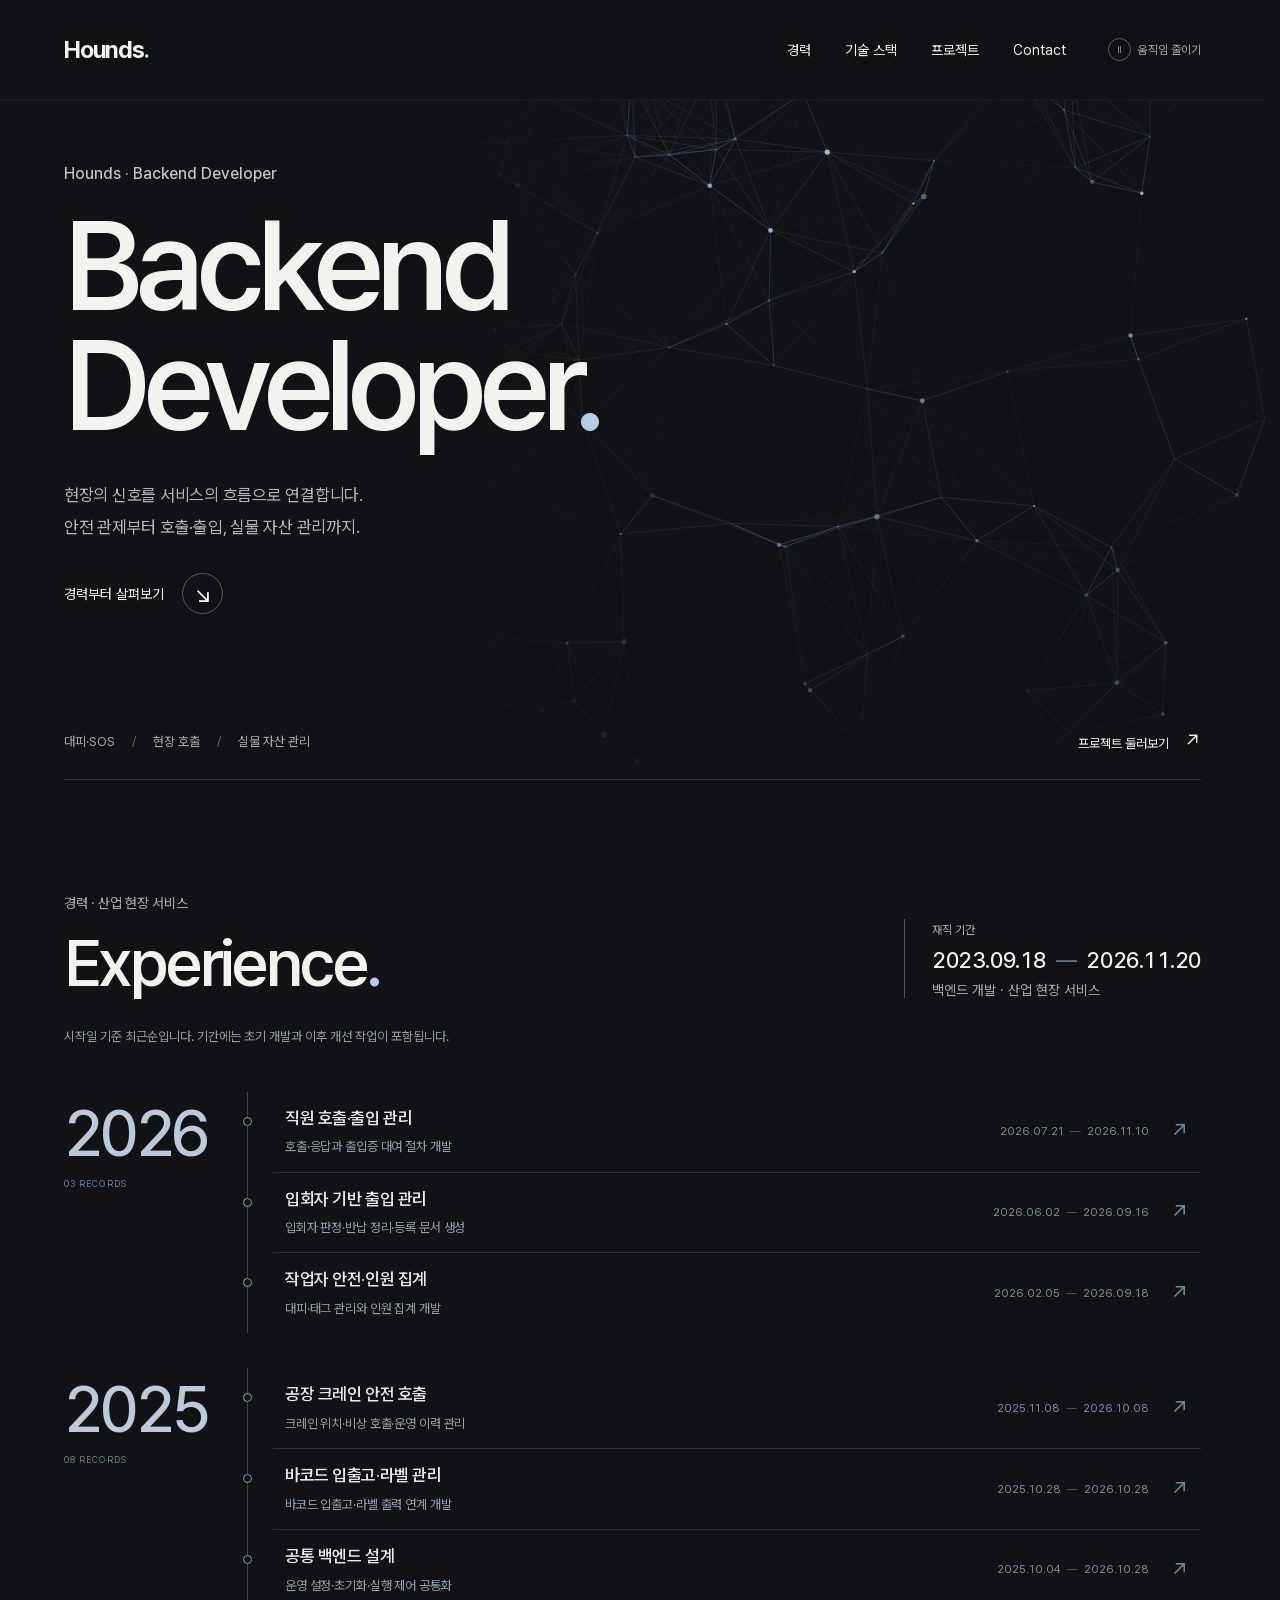
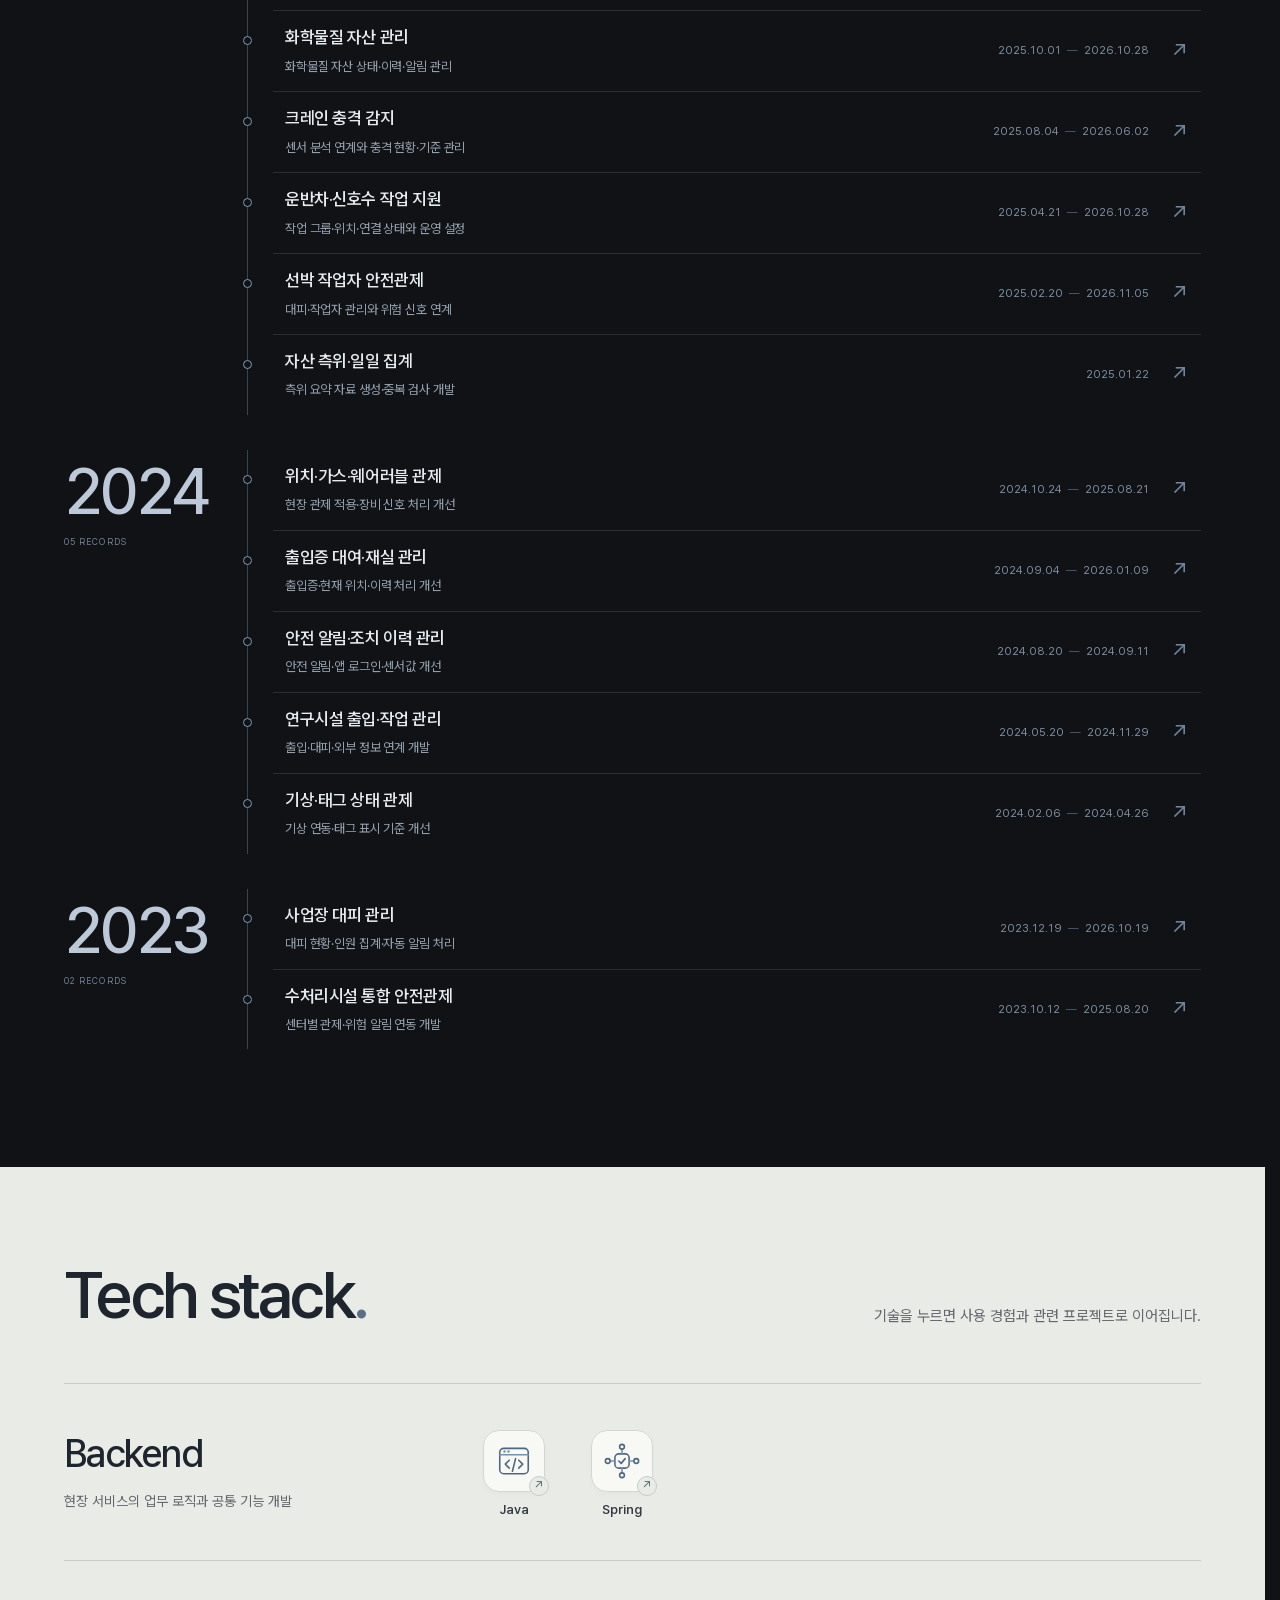
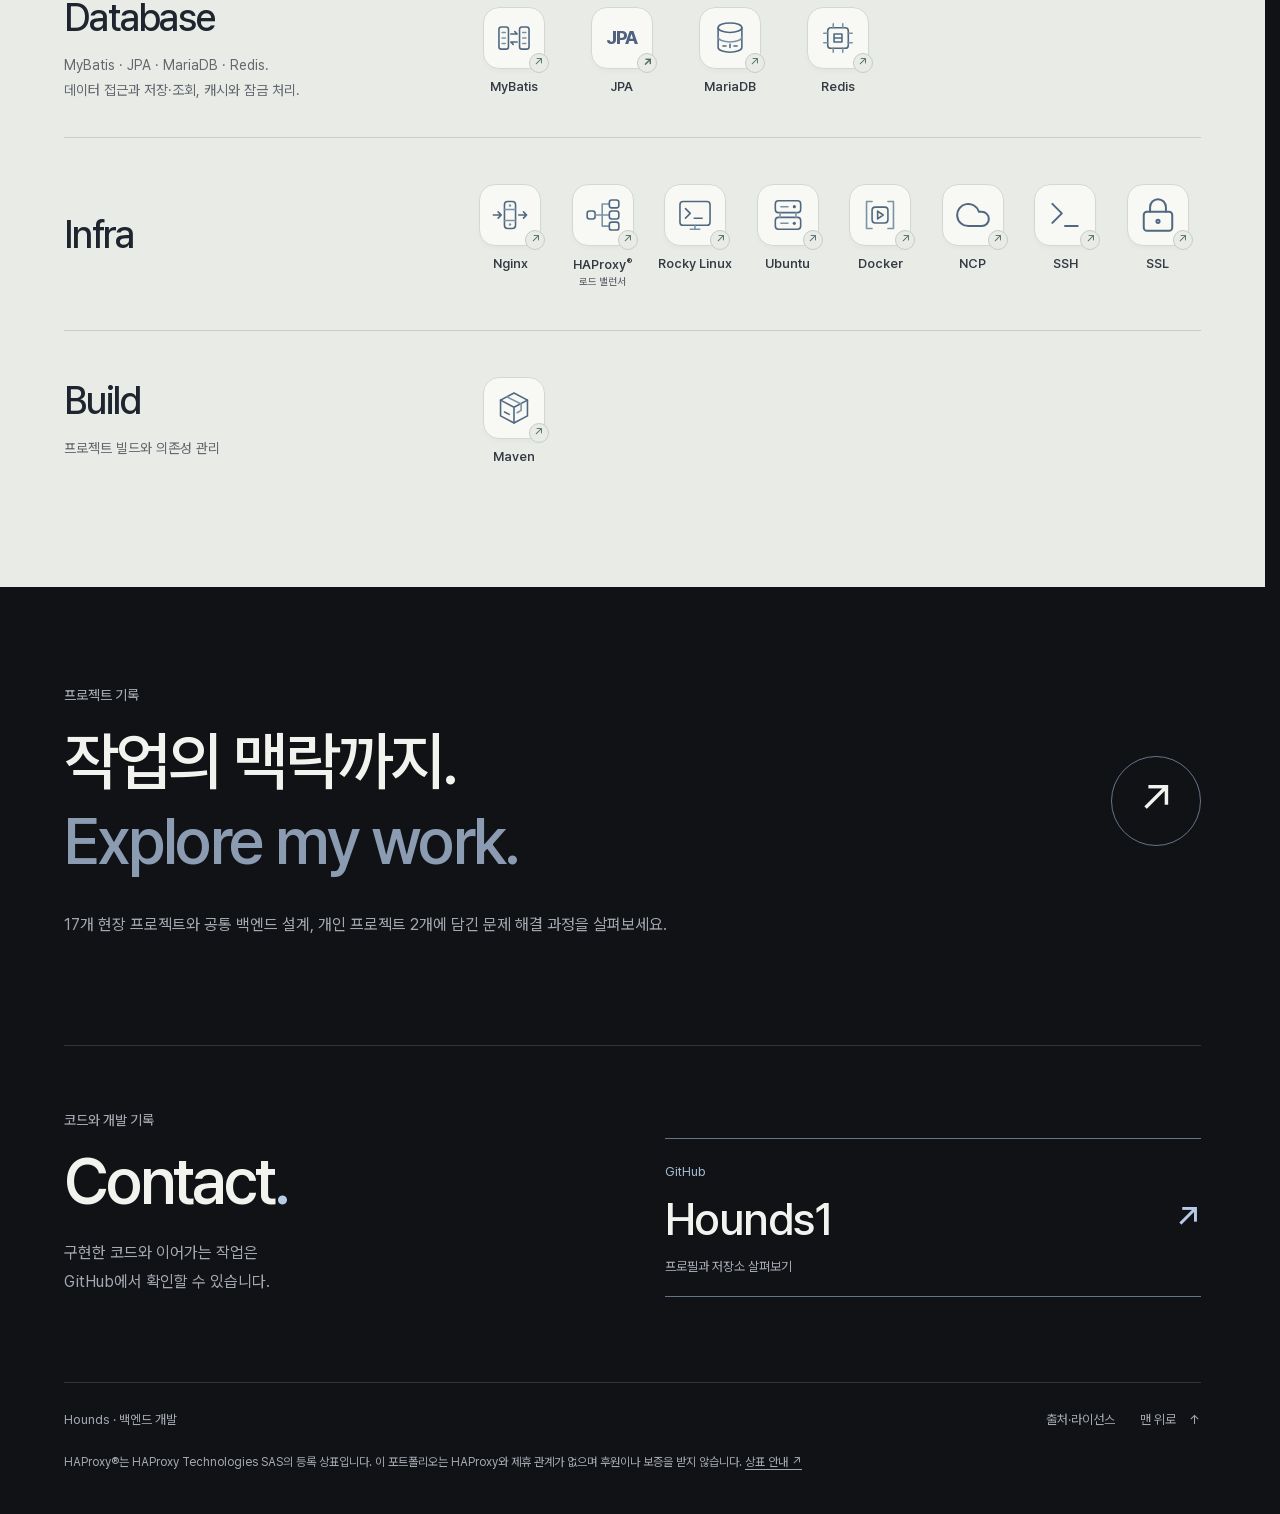
==== commit cb58ea5d: "Replace brand artwork and document verified asset sources" ====
--- a/index.html
+++ b/index.html
@@ -117,11 +117,11 @@
             <div class="stack-group-copy"><h3 id="stack-backend">Backend</h3><p>현장 서비스의 업무 로직과 공통 기능 개발</p></div>
             <ul class="tech-items">
               <li class="tech-item" tabindex="0" aria-label="Java">
-                <span class="tech-icon"><img src="assets/icons/java.svg" width="48" height="48" alt="" loading="lazy"></span>
+                <span class="tech-icon"><img src="assets/icons/backend-java.svg" width="48" height="48" alt="" loading="lazy"></span>
                 <span class="tech-name">Java</span>
               </li>
               <li class="tech-item" tabindex="0" aria-label="Spring">
-                <span class="tech-icon"><img src="assets/icons/spring.svg" width="48" height="48" alt="" loading="lazy"></span>
+                <span class="tech-icon"><img src="assets/icons/backend-spring.svg" width="48" height="48" alt="" loading="lazy"></span>
                 <span class="tech-name">Spring</span>
               </li>
             </ul>
@@ -130,18 +130,18 @@
             <div class="stack-group-copy"><h3 id="stack-database">Database</h3><p>MyBatis · JPA · MariaDB · Redis.<br>데이터 접근과 저장·조회, 캐시와 잠금 처리.</p></div>
             <ul class="tech-items">
               <li class="tech-item" tabindex="0" aria-label="MyBatis">
-                <span class="tech-icon"><img src="assets/icons/mybatis.png" width="48" height="48" alt="" loading="lazy"></span>
+                <span class="tech-icon"><img src="assets/icons/data-mapper.svg" width="48" height="48" alt="" loading="lazy"></span>
                 <span class="tech-name">MyBatis</span>
               </li>
               <li class="tech-item" tabindex="0" aria-label="JPA">
                 <span class="tech-icon tech-icon-jpa" aria-hidden="true">JPA</span><span class="tech-name">JPA</span>
               </li>
               <li class="tech-item" tabindex="0" aria-label="MariaDB">
-                <span class="tech-icon"><img src="assets/icons/mariadb.svg" width="48" height="48" alt="" loading="lazy"></span>
+                <span class="tech-icon"><img src="assets/icons/data-relational.svg" width="48" height="48" alt="" loading="lazy"></span>
                 <span class="tech-name">MariaDB</span>
               </li>
               <li class="tech-item" tabindex="0" aria-label="Redis">
-                <span class="tech-icon"><img src="assets/icons/redis.svg" width="48" height="48" alt="" loading="lazy"></span>
+                <span class="tech-icon"><img src="assets/icons/data-cache.svg" width="48" height="48" alt="" loading="lazy"></span>
                 <span class="tech-name">Redis</span>
               </li>
             </ul>
@@ -150,35 +150,35 @@
             <div class="stack-group-copy"><h3 id="stack-infra">Infra</h3></div>
             <ul class="tech-items">
               <li class="tech-item" tabindex="0" aria-label="Nginx">
-                <span class="tech-icon"><img src="assets/icons/nginx.svg" width="48" height="48" alt="" loading="lazy"></span>
+                <span class="tech-icon"><img src="assets/icons/infra-proxy.svg" width="48" height="48" alt="" loading="lazy"></span>
                 <span class="tech-name">Nginx</span>
               </li>
               <li class="tech-item" tabindex="0" aria-label="HAProxy">
-                <span class="tech-icon"><img src="assets/icons/haproxy.png" width="48" height="48" alt="" loading="lazy"></span>
-                <span class="tech-name">HAProxy</span>
+                <span class="tech-icon"><img src="assets/icons/infra-balancer.svg" width="48" height="48" alt="" loading="lazy"></span>
+                <span class="tech-name">HAProxy<sup>®</sup><span class="tech-role">로드 밸런서</span></span>
               </li>
               <li class="tech-item" tabindex="0" aria-label="Rocky Linux">
-                <span class="tech-icon"><img src="assets/icons/rockylinux.svg" width="48" height="48" alt="" loading="lazy"></span>
+                <span class="tech-icon"><img src="assets/icons/infra-linux.svg" width="48" height="48" alt="" loading="lazy"></span>
                 <span class="tech-name">Rocky Linux</span>
               </li>
               <li class="tech-item" tabindex="0" aria-label="Ubuntu">
-                <span class="tech-icon"><img src="assets/icons/ubuntu.svg" width="48" height="48" alt="" loading="lazy"></span>
+                <span class="tech-icon"><img src="assets/icons/infra-server.svg" width="48" height="48" alt="" loading="lazy"></span>
                 <span class="tech-name">Ubuntu</span>
               </li>
               <li class="tech-item" tabindex="0" aria-label="Docker">
-                <span class="tech-icon"><img src="assets/icons/docker.svg" width="48" height="48" alt="" loading="lazy"></span>
+                <span class="tech-icon"><img src="assets/icons/infra-container.svg" width="48" height="48" alt="" loading="lazy"></span>
                 <span class="tech-name">Docker</span>
               </li>
               <li class="tech-item" tabindex="0" aria-label="Naver Cloud Platform">
-                <span class="tech-icon"><img src="assets/icons/ncp.svg" width="48" height="48" alt="" loading="lazy"></span>
+                <span class="tech-icon"><img src="assets/icons/ncp.svg?v=20261116" width="48" height="48" alt="" loading="lazy"></span>
                 <span class="tech-name">NCP</span>
               </li>
               <li class="tech-item" tabindex="0" aria-label="SSH">
-                <span class="tech-icon"><img src="assets/icons/ssh.svg" width="48" height="48" alt="" loading="lazy"></span>
+                <span class="tech-icon"><img src="assets/icons/ssh.svg?v=20261116" width="48" height="48" alt="" loading="lazy"></span>
                 <span class="tech-name">SSH</span>
               </li>
               <li class="tech-item" tabindex="0" aria-label="SSL">
-                <span class="tech-icon"><img src="assets/icons/ssl.svg" width="48" height="48" alt="" loading="lazy"></span>
+                <span class="tech-icon"><img src="assets/icons/ssl.svg?v=20261116" width="48" height="48" alt="" loading="lazy"></span>
                 <span class="tech-name">SSL</span>
               </li>
             </ul>
@@ -187,7 +187,7 @@
             <div class="stack-group-copy"><h3 id="stack-build">Build</h3><p>프로젝트 빌드와 의존성 관리</p></div>
             <ul class="tech-items">
               <li class="tech-item" tabindex="0" aria-label="Maven">
-                <span class="tech-icon"><img src="assets/icons/maven.svg" width="48" height="48" alt="" loading="lazy"></span>
+                <span class="tech-icon"><img src="assets/icons/build-package.svg" width="48" height="48" alt="" loading="lazy"></span>
                 <span class="tech-name">Maven</span>
               </li>
             </ul>
@@ -208,8 +208,8 @@
   </main>
 
   <footer class="site-footer page-width">
-    <span>Hounds · 백엔드 개발</span>
-    <a href="#top">맨 위로 <span aria-hidden="true">↑</span></a>
+    <div class="footer-main"><span>Hounds · 백엔드 개발</span><div class="footer-links"><a href="THIRD-PARTY.txt">출처·라이선스</a><a href="#top">맨 위로 <span aria-hidden="true">↑</span></a></div></div>
+    <p class="trademark-notice">HAProxy®는 HAProxy Technologies SAS의 등록 상표입니다. 이 포트폴리오는 HAProxy와 제휴 관계가 없으며 후원이나 보증을 받지 않습니다. <a href="https://www.haproxy.com/legal/haproxy-trademark-policy" target="_blank" rel="noopener noreferrer">상표 안내 ↗</a></p>
   </footer>
 </body>
 </html>
--- a/styles.css
+++ b/styles.css
@@ -89,13 +89,17 @@
 .tech-icon img { width: 38px; height: 38px; object-fit: contain; }
 .tech-name { font-size: 13px; font-weight: 550; color: #343b43; white-space: nowrap; }
 .tech-item:hover .tech-icon, .tech-item:focus-visible .tech-icon { border-color: #a2b3be; background: #fff; box-shadow: 0 9px 18px #2f435015; }
-.tech-item[aria-label="HAProxy"] img, .tech-item[aria-label="Naver Cloud Platform"] img { width: 46px; }
-.tech-item[aria-label="MyBatis"] img { object-fit: cover; object-position: left; width: 43px; height: 39px; }
+.tech-name sup { font-size: .65em; margin-left: 1px; }
+.tech-role { display: block; margin-top: 3px; font-size: 10px; font-weight: 450; color: #63676e; text-align: center; }
 .tech-icon-jpa { font-size: 19px; font-weight: 750; color: #506280; letter-spacing: -.06em; }
 .stack-group[aria-labelledby="stack-infra"] .tech-items { display: grid; grid-template-columns: repeat(8, minmax(0, 1fr)); gap: 6px; }
 .stack-group[aria-labelledby="stack-infra"] .tech-item { min-width: 0; padding-inline: 3px; }
 
-.site-footer { display: flex; justify-content: space-between; align-items: center; padding-block: 29px 40px; gap: 20px; border-top: 1px solid var(--line); color: var(--muted); font-size: 13px; }
+.site-footer { display: grid; padding-block: 29px 40px; gap: 24px; border-top: 1px solid var(--line); color: var(--muted); font-size: 13px; }
+.footer-main { display: flex; justify-content: space-between; align-items: center; flex-wrap: wrap; gap: 16px 24px; }
+.footer-links { display: flex; align-items: center; flex-wrap: wrap; gap: 16px 25px; }
+.trademark-notice { max-width: 960px; font-size: 12px; line-height: 1.9; color: #a4a9b1; }
+.trademark-notice a { text-decoration: underline; text-underline-offset: 3px; white-space: nowrap; }
 .site-footer a > span { margin-left: 10px; }
 .projects-cta { padding-block: 100px 105px; }
 .projects-cta-link { display: flex; justify-content: space-between; align-items: center; gap: 30px; }
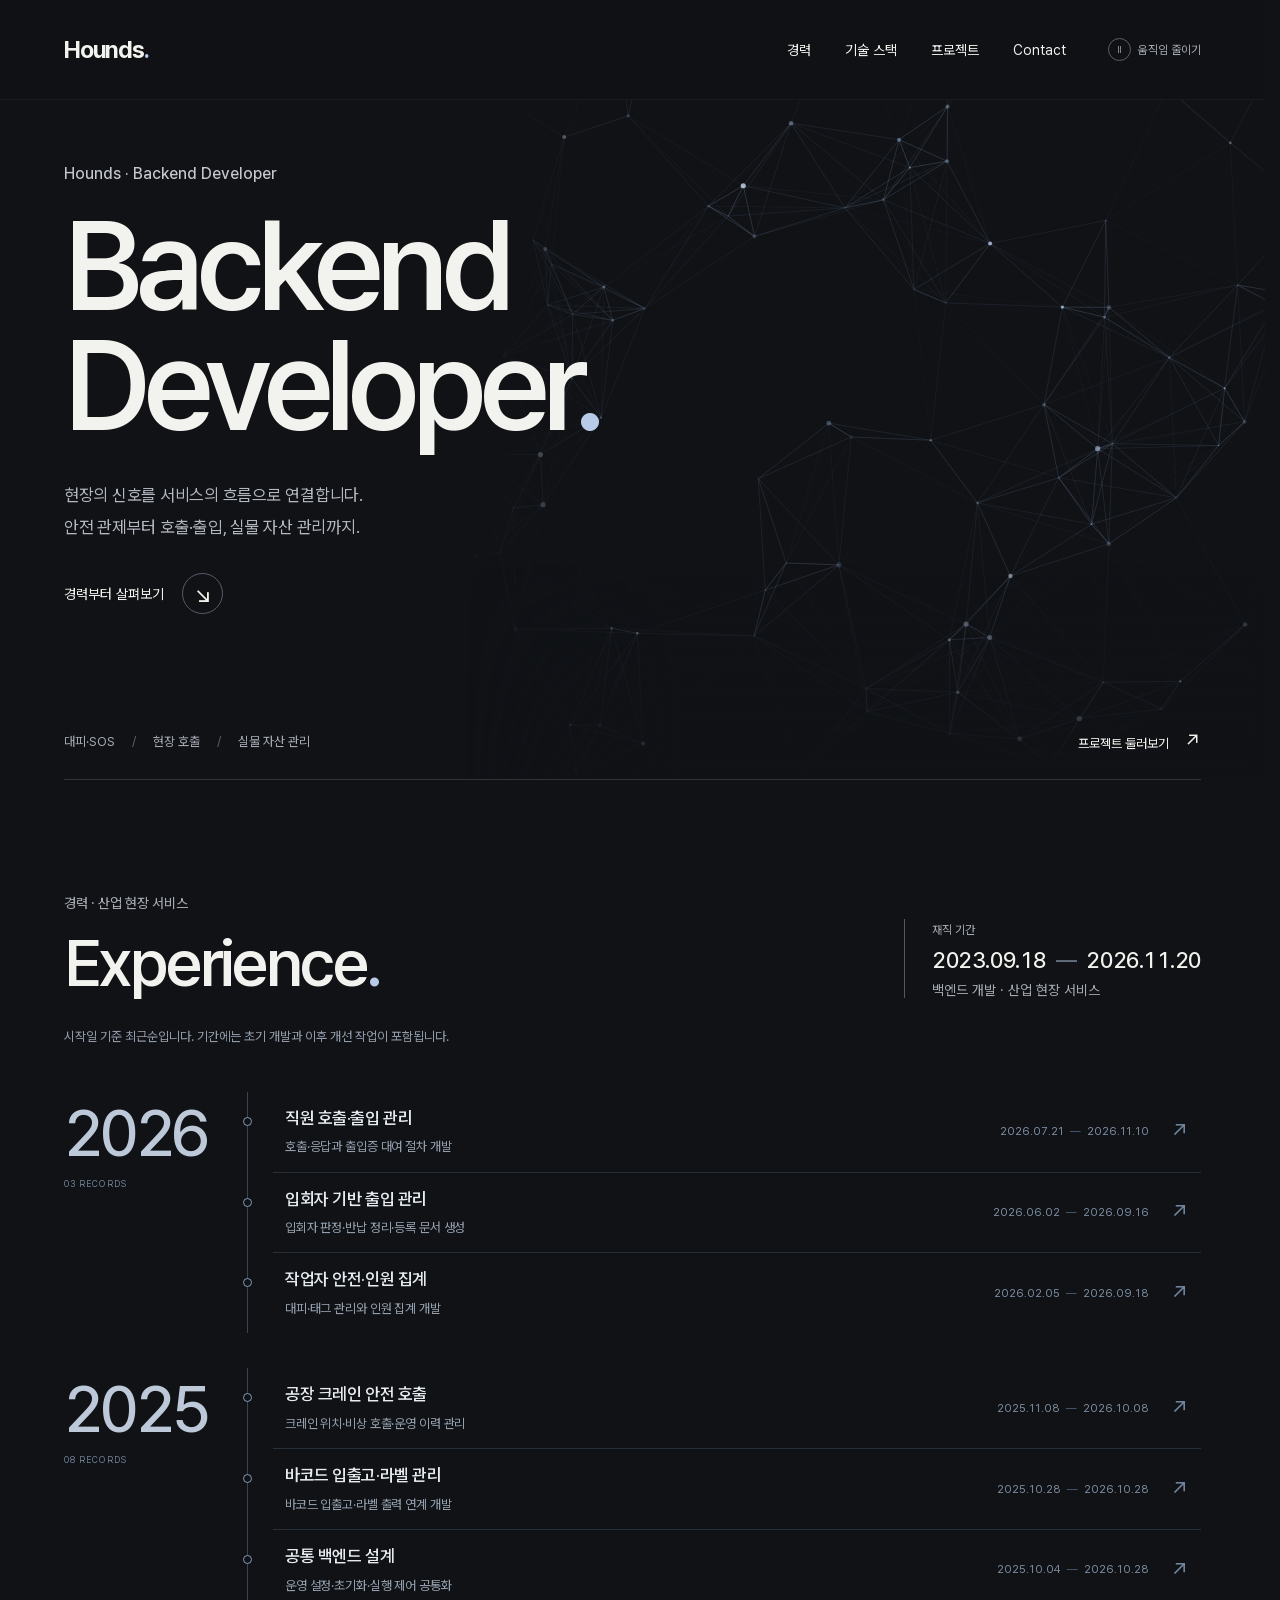
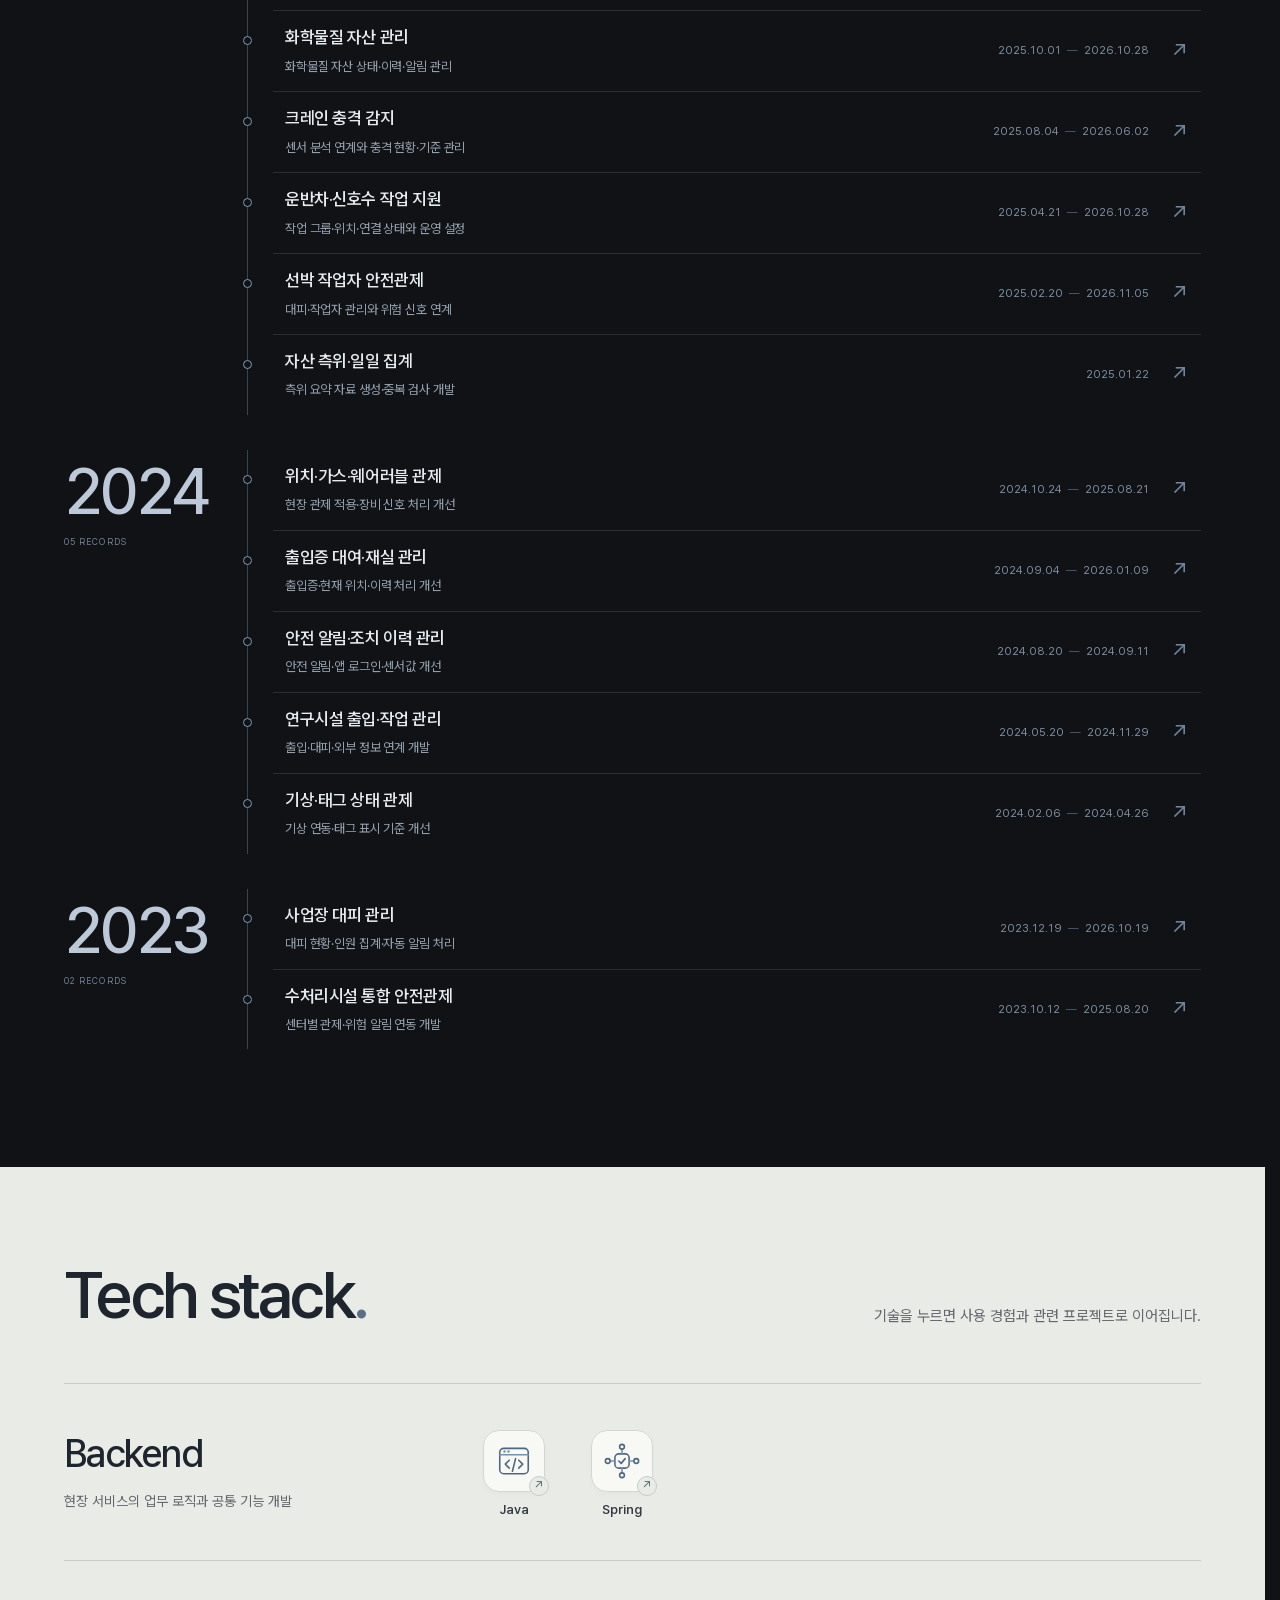
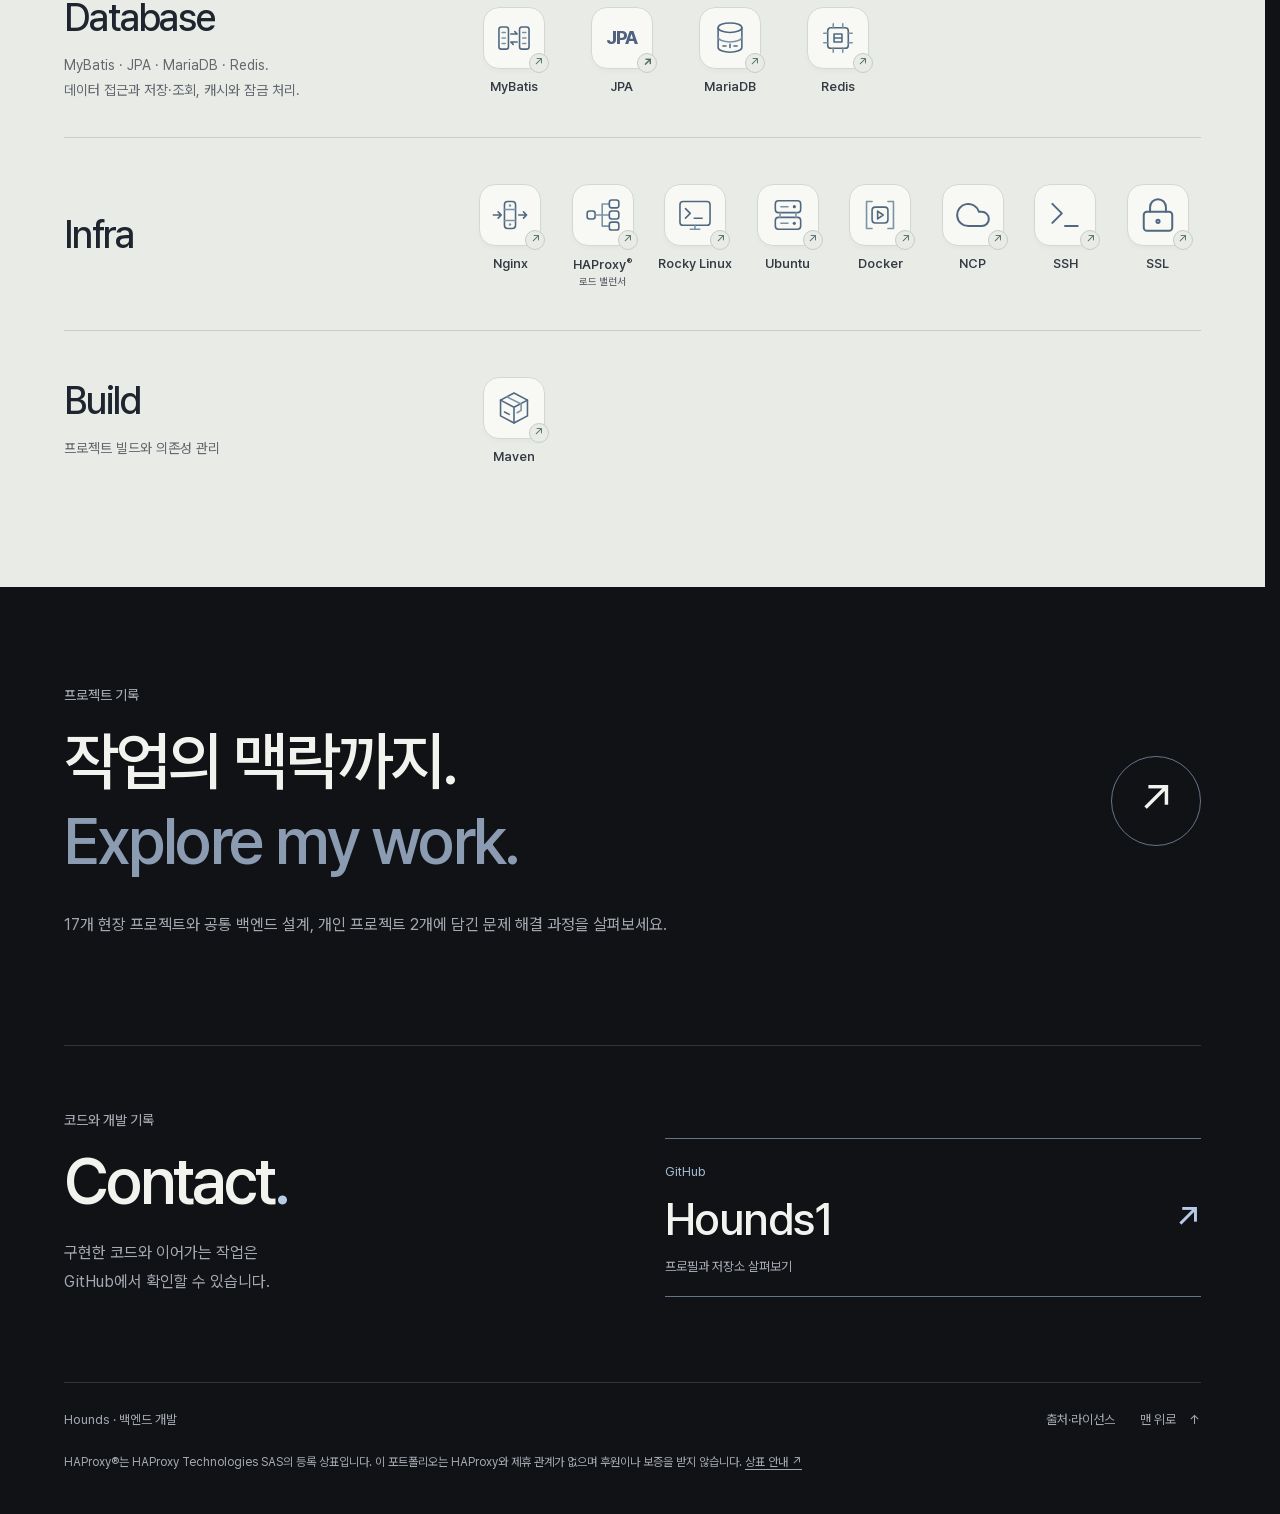
==== commit 59945b68: "Show credits and license texts in a shared modal" ====
--- a/index.html
+++ b/index.html
@@ -11,10 +11,12 @@
   <link rel="stylesheet" href="styles.css?v=experience-timeline">
   <link rel="stylesheet" href="experience-timeline.css">
   <link rel="stylesheet" href="stack-cases.css">
+  <link rel="stylesheet" href="credits-dialog.css?v=20261116">
   <script src="vendor/particles.min.js" defer></script>
   <script src="vendor/motion.js" defer></script>
   <script src="stack-cases.js" defer></script>
   <script src="script.js?v=experience-timeline" defer></script>
+  <script src="credits-dialog.js?v=20261116" defer></script>
 </head>
 <body id="top">
   <a class="skip-link" href="#main">본문으로 건너뛰기</a>
@@ -208,7 +210,7 @@
   </main>
 
   <footer class="site-footer page-width">
-    <div class="footer-main"><span>Hounds · 백엔드 개발</span><div class="footer-links"><a href="THIRD-PARTY.txt">출처·라이선스</a><a href="#top">맨 위로 <span aria-hidden="true">↑</span></a></div></div>
+    <div class="footer-main"><span>Hounds · 백엔드 개발</span><div class="footer-links"><a href="THIRD-PARTY.txt" data-credits-dialog>출처·라이선스</a><a href="#top">맨 위로 <span aria-hidden="true">↑</span></a></div></div>
     <p class="trademark-notice">HAProxy®는 HAProxy Technologies SAS의 등록 상표입니다. 이 포트폴리오는 HAProxy와 제휴 관계가 없으며 후원이나 보증을 받지 않습니다. <a href="https://www.haproxy.com/legal/haproxy-trademark-policy" target="_blank" rel="noopener noreferrer">상표 안내 ↗</a></p>
   </footer>
 </body>
--- a/credits-dialog.css
+++ b/credits-dialog.css
@@ -0,0 +1,133 @@
+html.has-credits-dialog { overflow: hidden; }
+.credits-dialog {
+  width: min(780px, calc(100% - 48px));
+  max-width: none;
+  max-height: 90dvh;
+  padding: 0;
+  border: 1px solid #424a55;
+  border-radius: 18px;
+  margin: auto;
+  overflow: hidden;
+  color-scheme: dark;
+  color: #f2f3ee;
+  background: #15191f;
+  font: inherit;
+  box-shadow: 0 32px 120px #0009;
+}
+.credits-dialog[open] {
+  display: flex;
+  flex-direction: column;
+  animation: credits-enter .18s ease-out both;
+}
+.credits-dialog::backdrop { background: #05070bcc; backdrop-filter: blur(8px); }
+.credits-header {
+  position: sticky;
+  top: 0;
+  z-index: 1;
+  display: flex;
+  flex: 0 0 auto;
+  align-items: center;
+  justify-content: space-between;
+  gap: 24px;
+  padding: 28px 34px 24px;
+  background: #15191f;
+  border-bottom: 1px solid #333c47;
+}
+.credits-heading { min-width: 0; }
+.credits-kicker { margin: 0 0 9px; color: #94abc4; font-size: 10px; line-height: 1.5; letter-spacing: .16em; }
+.credits-heading h2 { margin: 0; font-size: 30px; font-weight: 540; line-height: 1.2; letter-spacing: -.045em; }
+.credits-close {
+  display: inline-flex;
+  flex: 0 0 auto;
+  align-items: center;
+  justify-content: center;
+  gap: 9px;
+  min-width: 68px;
+  min-height: 42px;
+  padding: 9px 13px;
+  border: 1px solid #434e5b;
+  border-radius: 7px;
+  background: transparent;
+  color: #d9e2ed;
+  font: inherit;
+  font-size: 12px;
+  cursor: pointer;
+  white-space: nowrap;
+}
+.credits-close:hover { background: #b7cbe80c; border-color: #8b9eb6; color: #fff; }
+.credits-dialog :focus-visible { outline: 2px solid #b7cbe8; outline-offset: 4px; }
+.credits-heading h2:focus { outline: none; }
+.credits-body {
+  min-height: 0;
+  flex: 1 1 auto;
+  padding: 26px 34px 32px;
+  overflow-y: auto;
+  overflow-x: hidden;
+  overscroll-behavior: contain;
+  scrollbar-gutter: stable;
+  scrollbar-color: #526170 #15191f;
+}
+.credits-intro { margin: 0 0 30px; color: #b4beca; font-size: 14px; line-height: 1.8; }
+.credits-section + .credits-section { margin-top: 30px; }
+.credits-section-title { margin: 0 0 3px; color: #93abc2; font-size: 11px; font-weight: 550; line-height: 1.6; letter-spacing: .08em; }
+.credits-entry { min-width: 0; padding: 19px 0 21px; border-bottom: 1px solid #303943; }
+.credits-entry-top { display: flex; align-items: baseline; justify-content: space-between; flex-wrap: wrap; gap: 9px 18px; }
+.credits-entry-top h4 { margin: 0; color: #eaf0f5; font-size: 18px; font-weight: 550; line-height: 1.5; letter-spacing: -.025em; }
+.credits-entry-top h4 > span { margin-left: 5px; color: #929eac; font-size: 12px; font-weight: 450; letter-spacing: 0; }
+.credits-license { flex-shrink: 0; padding: 3px 8px; border: 1px solid #465566; border-radius: 5px; color: #b9ccdf; font-size: 10px; line-height: 1.5; white-space: nowrap; }
+.credits-description { margin: 9px 0 0; color: #b6c0cc; font-size: 13px; line-height: 1.8; }
+.credits-owner { margin: 8px 0 0; color: #929eac; font-size: 11px; line-height: 1.7; overflow-wrap: anywhere; }
+.credits-links { display: flex; flex-wrap: wrap; gap: 9px 20px; margin-top: 13px; }
+.credits-links a { color: #c1d4e8; font-size: 12px; line-height: 1.7; text-decoration: underline; text-decoration-color: #7e99b45c; text-underline-offset: 4px; overflow-wrap: anywhere; }
+.credits-links a:hover { color: #fff; text-decoration-color: currentColor; }
+.credits-detail { min-width: 0; margin-top: 14px; }
+.credits-detail > summary {
+  display: flex;
+  align-items: center;
+  justify-content: space-between;
+  gap: 18px;
+  padding: 11px 13px;
+  border: 1px solid #384451;
+  border-radius: 6px;
+  color: #b8cadb;
+  background: #11171d;
+  font-size: 12px;
+  line-height: 1.65;
+  list-style: none;
+  cursor: pointer;
+}
+.credits-detail > summary::-webkit-details-marker { display: none; }
+.credits-detail > summary::after { content: "+"; flex-shrink: 0; color: #90a9bf; font-size: 17px; line-height: 1; }
+.credits-detail > summary:hover { border-color: #627c94; color: #e0eaf4; }
+.credits-detail[open] > summary { border-radius: 6px 6px 0 0; border-bottom-color: #303d49; }
+.credits-detail[open] > summary::after { content: "−"; }
+.credits-license-content { min-width: 0; padding: 17px; border: 1px solid #384451; border-top: 0; border-radius: 0 0 6px 6px; background: #11171d; }
+.credits-license-content pre { margin: 0; color: #b7c4d1; font: 11px/1.9 ui-monospace, SFMono-Regular, Consolas, monospace; white-space: pre-wrap; overflow-wrap: anywhere; word-break: normal; }
+.credits-license-content p { margin: 0; color: #aab9c8; font-size: 12px; line-height: 1.8; overflow-wrap: anywhere; }
+.credits-license-content a { color: #c1d4e8; text-decoration: underline; text-underline-offset: 3px; }
+.credits-license-content button { padding: 6px 9px; margin-top: 10px; border: 1px solid #52687c; border-radius: 4px; background: transparent; color: #d4e2ee; font: inherit; font-size: 12px; cursor: pointer; }
+.credits-license-content button + a { display: inline-block; margin-left: 14px; font-size: 12px; }
+.credits-originals { margin-top: 25px; padding: 18px 20px; border-left: 2px solid #66839a; background: #9bbbd308; color: #afbdca; font-size: 13px; line-height: 1.8; }
+.credits-originals h3, .credits-originals h4 { margin: 0 0 8px; color: #d3dfeb; font-size: 14px; font-weight: 550; }
+.credits-originals p + p { margin-top: 9px; }
+.credits-record { margin-top: 25px; }
+.credits-trademark { margin: 23px 0 0; color: #97a5b4; font-size: 11px; line-height: 1.85; overflow-wrap: anywhere; }
+.credits-trademark a { color: #b8ccdf; text-decoration: underline; text-underline-offset: 3px; }
+@keyframes credits-enter { from { opacity: 0; transform: translateY(8px); } to { opacity: 1; transform: translateY(0); } }
+@media (max-width: 540px) {
+  .credits-dialog { width: calc(100% - 32px); max-height: calc(100dvh - 32px); border-radius: 13px; }
+  .credits-header { padding: 20px 20px 18px; gap: 13px; }
+  .credits-heading h2 { font-size: 24px; }
+  .credits-kicker { margin-bottom: 7px; font-size: 9px; }
+  .credits-close { min-width: 58px; min-height: 40px; padding: 8px 10px; font-size: 11px; }
+  .credits-body { padding: 21px 20px 25px; }
+  .credits-intro { margin-bottom: 24px; font-size: 13px; }
+  .credits-entry-top h4 { font-size: 17px; }
+  .credits-entry { padding-block: 17px; }
+  .credits-license-content { padding: 13px; }
+  .credits-originals { padding: 15px 16px; }
+}
+@media (prefers-reduced-motion: reduce) {
+  .credits-dialog[open] { animation: none; }
+}
+.motion-reduced .credits-dialog[open] { animation: none; }
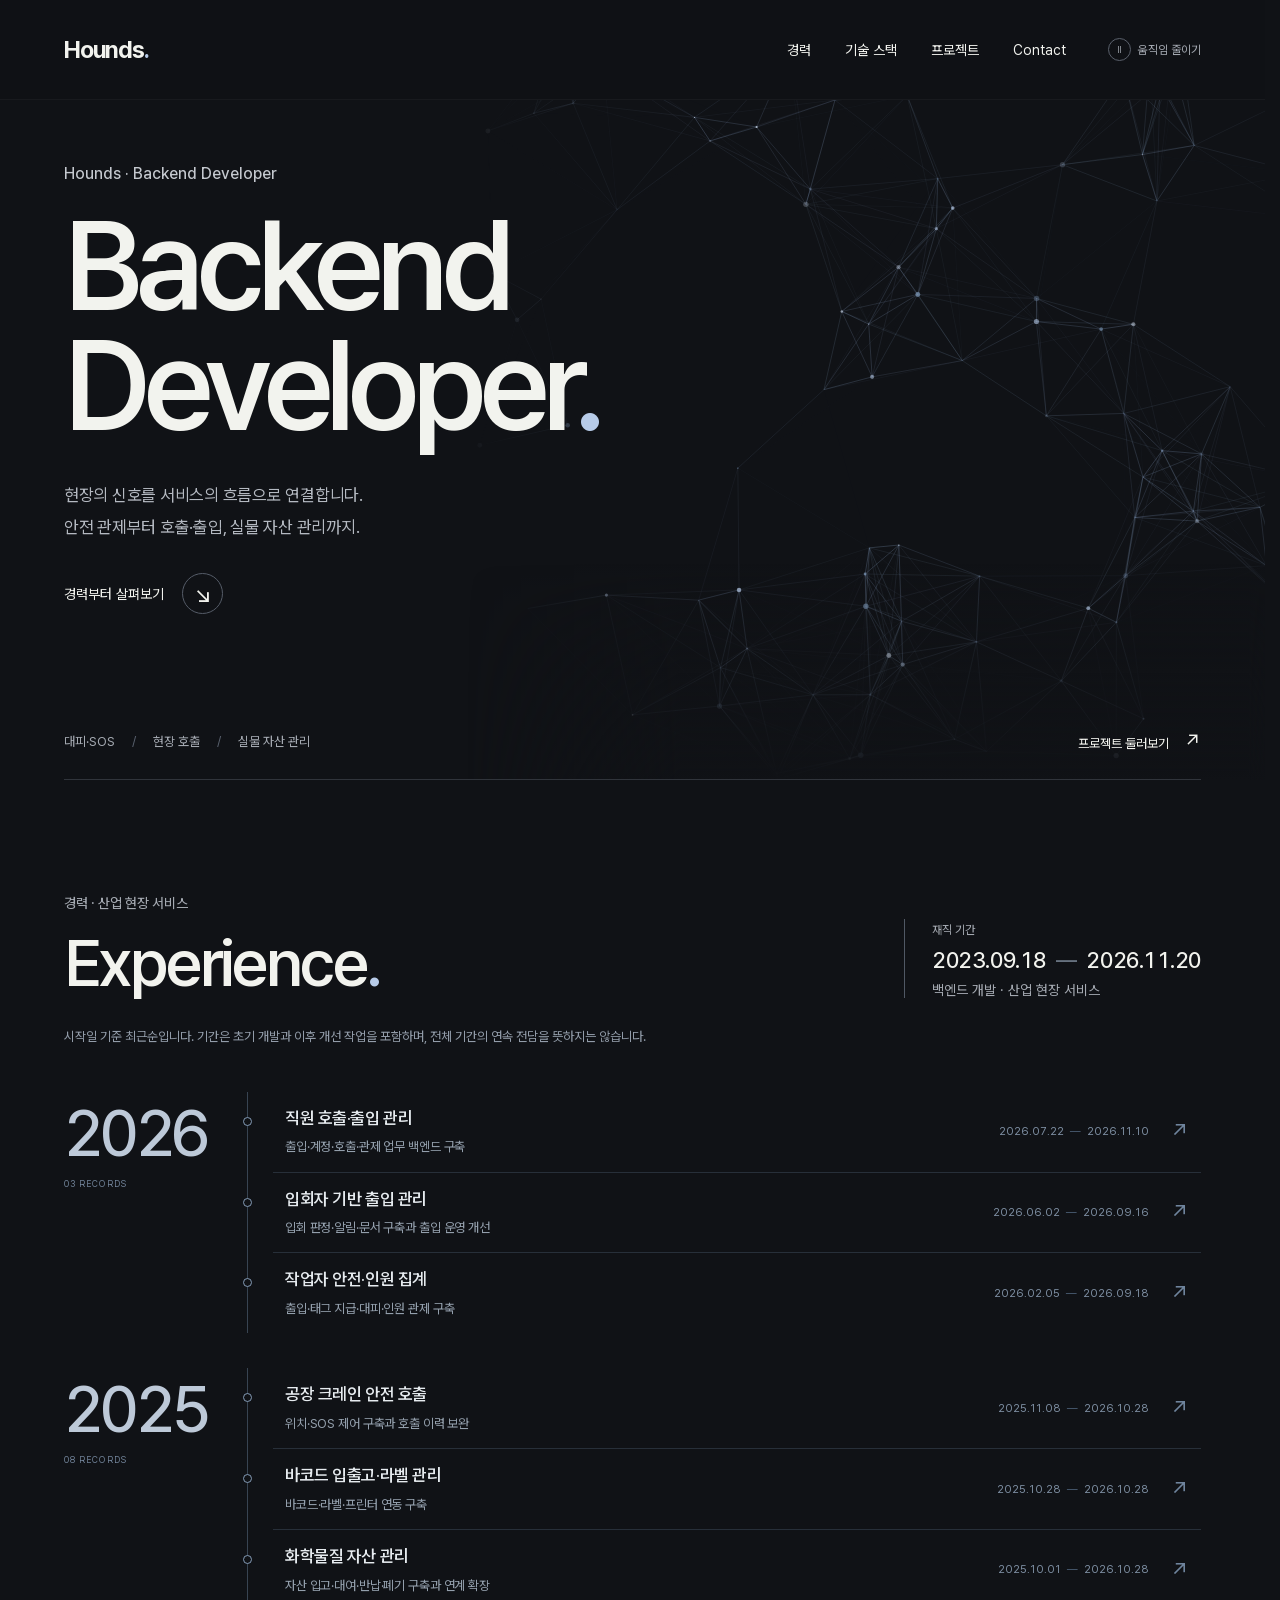
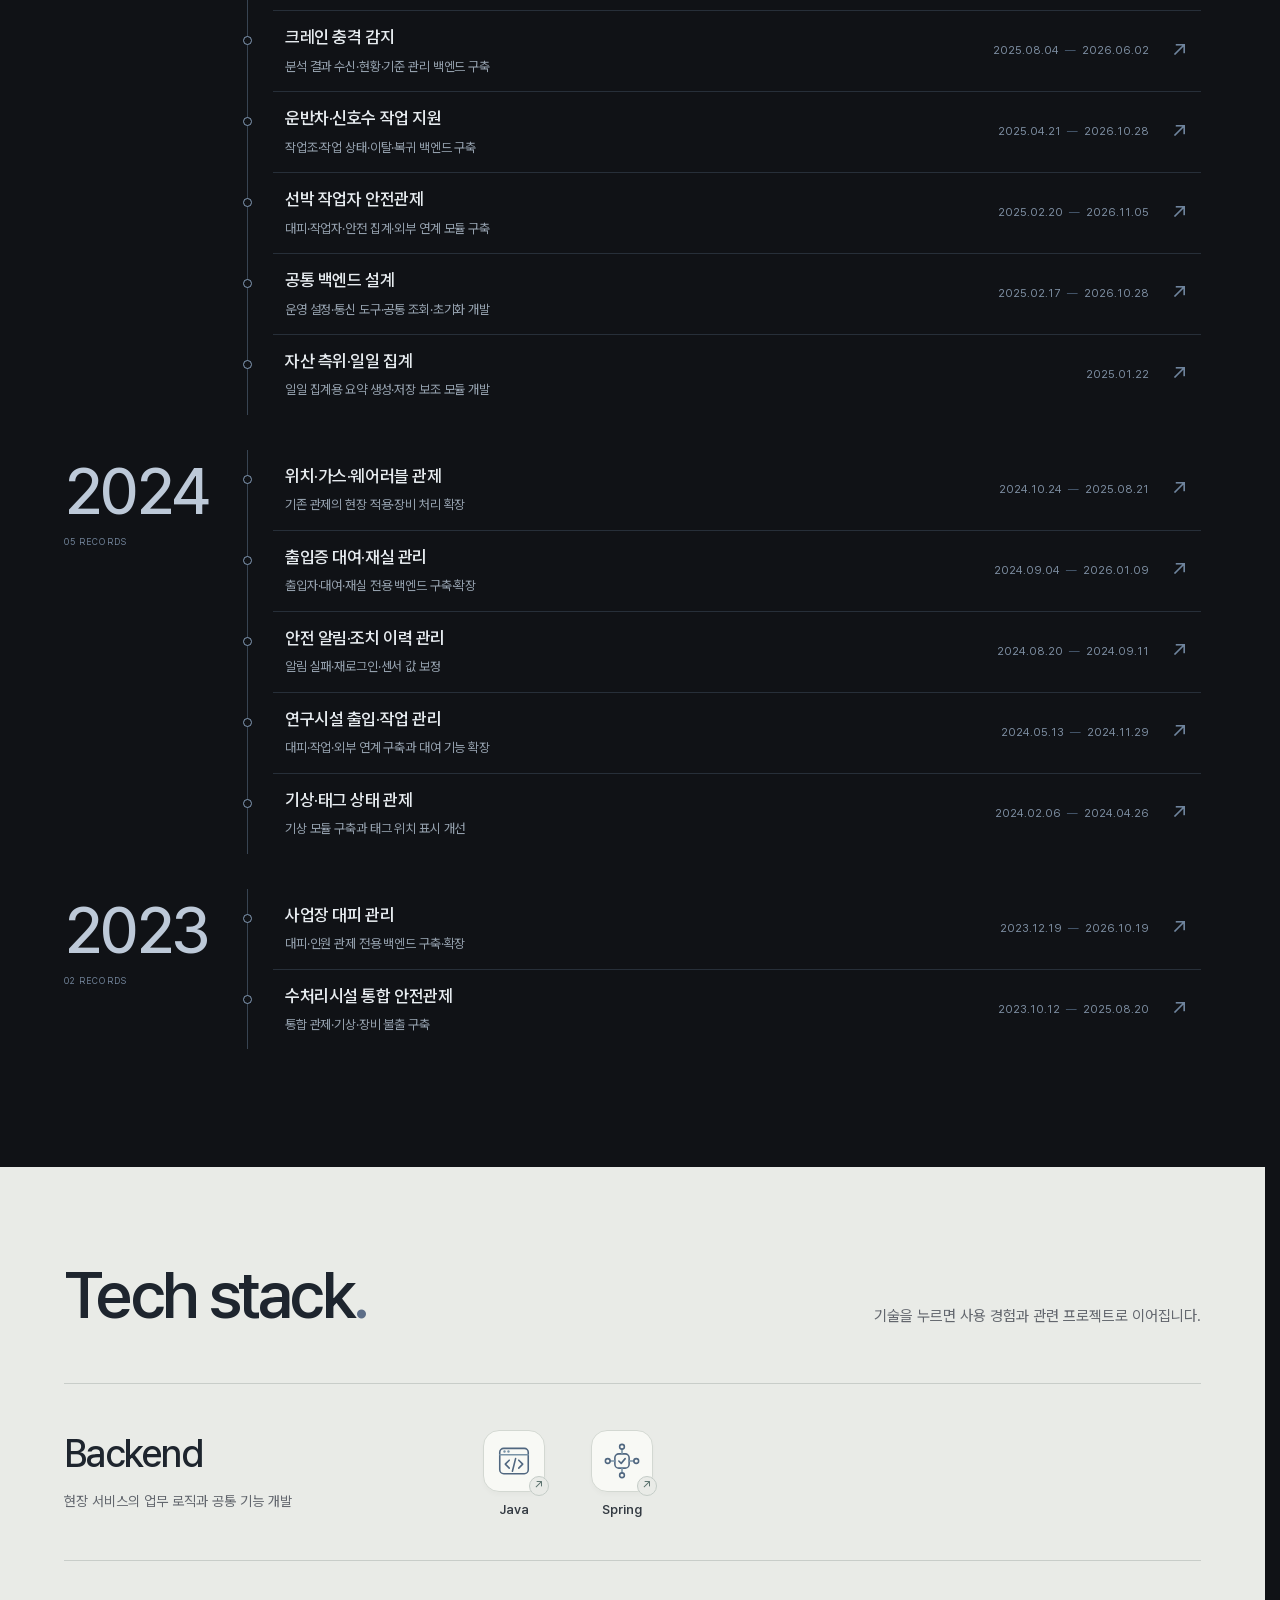
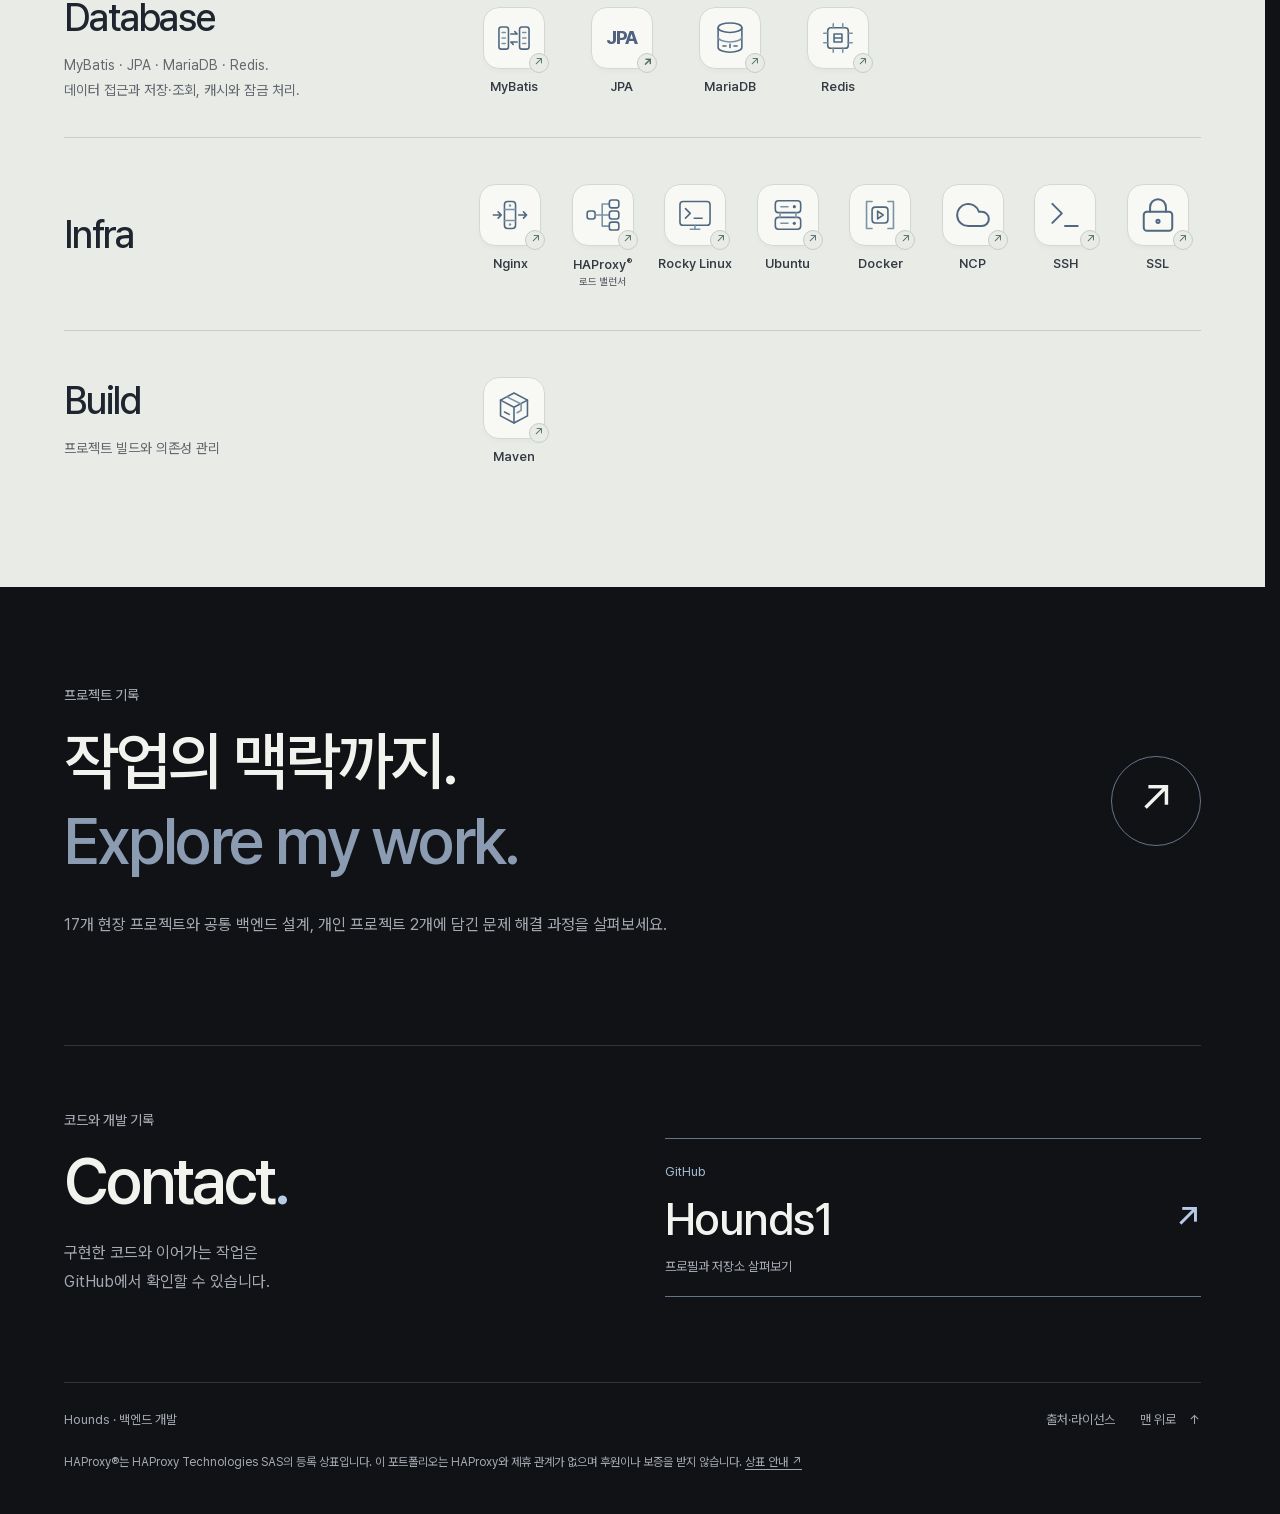
==== commit dfe77b4e: "Clarify project ownership and expand shared backend cases" ====
--- a/index.html
+++ b/index.html
@@ -14,7 +14,7 @@
   <link rel="stylesheet" href="credits-dialog.css?v=20261116">
   <script src="vendor/particles.min.js" defer></script>
   <script src="vendor/motion.js" defer></script>
-  <script src="stack-cases.js" defer></script>
+  <script src="stack-cases.js?v=20261116-scope" defer></script>
   <script src="script.js?v=experience-timeline" defer></script>
   <script src="credits-dialog.js?v=20261116" defer></script>
 </head>
@@ -65,45 +65,45 @@
             <p class="employment-role">백엔드 개발 · 산업 현장 서비스</p>
           </div>
         </div>
-        <p class="timeline-intro">시작일 기준 최근순입니다. 기간에는 초기 개발과 이후 개선 작업이 포함됩니다.</p>
+        <p class="timeline-intro">시작일 기준 최근순입니다. 기간은 초기 개발과 이후 개선 작업을 포함하며, 전체 기간의 연속 전담을 뜻하지는 않습니다.</p>
         <!-- EXPERIENCE_TIMELINE:START -->
         <div class="experience-timeline">
           <section class="timeline-year" aria-labelledby="timeline-year-2026">
             <div class="timeline-year-label"><h3 id="timeline-year-2026">2026</h3><span>03 RECORDS</span></div>
             <ol class="timeline-items">
-              <li class="timeline-item" data-project="03"><a class="timeline-link" href="projects.html#project-03"><div class="timeline-copy"><h4>직원 호출·출입 관리</h4><p>호출·응답과 출입증 대여 절차 개발</p></div><span class="timeline-period"><time datetime="2026-07-21">2026.07.21</time><span aria-hidden="true">—</span><time datetime="2026-11-10">2026.11.10</time></span><span class="timeline-arrow" aria-hidden="true">↗</span></a></li>
-              <li class="timeline-item" data-project="08"><a class="timeline-link" href="projects.html#project-08"><div class="timeline-copy"><h4>입회자 기반 출입 관리</h4><p>입회자 판정·반납 정리·등록 문서 생성</p></div><span class="timeline-period"><time datetime="2026-06-02">2026.06.02</time><span aria-hidden="true">—</span><time datetime="2026-09-16">2026.09.16</time></span><span class="timeline-arrow" aria-hidden="true">↗</span></a></li>
-              <li class="timeline-item" data-project="09"><a class="timeline-link" href="projects.html#project-09"><div class="timeline-copy"><h4>작업자 안전·인원 집계</h4><p>대피·태그 관리와 인원 집계 개발</p></div><span class="timeline-period"><time datetime="2026-02-05">2026.02.05</time><span aria-hidden="true">—</span><time datetime="2026-09-18">2026.09.18</time></span><span class="timeline-arrow" aria-hidden="true">↗</span></a></li>
+              <li class="timeline-item" data-project="03"><a class="timeline-link" href="projects.html#project-03"><div class="timeline-copy"><h4>직원 호출·출입 관리</h4><p>출입·계정·호출·관제 업무 백엔드 구축</p></div><span class="timeline-period"><time datetime="2026-07-22">2026.07.22</time><span aria-hidden="true">—</span><time datetime="2026-11-10">2026.11.10</time></span><span class="timeline-arrow" aria-hidden="true">↗</span></a></li>
+              <li class="timeline-item" data-project="08"><a class="timeline-link" href="projects.html#project-08"><div class="timeline-copy"><h4>입회자 기반 출입 관리</h4><p>입회 판정·알림·문서 구축과 출입 운영 개선</p></div><span class="timeline-period"><time datetime="2026-06-02">2026.06.02</time><span aria-hidden="true">—</span><time datetime="2026-09-16">2026.09.16</time></span><span class="timeline-arrow" aria-hidden="true">↗</span></a></li>
+              <li class="timeline-item" data-project="09"><a class="timeline-link" href="projects.html#project-09"><div class="timeline-copy"><h4>작업자 안전·인원 집계</h4><p>출입·태그 지급·대피·인원 관제 구축</p></div><span class="timeline-period"><time datetime="2026-02-05">2026.02.05</time><span aria-hidden="true">—</span><time datetime="2026-09-18">2026.09.18</time></span><span class="timeline-arrow" aria-hidden="true">↗</span></a></li>
             </ol>
           </section>
           <section class="timeline-year" aria-labelledby="timeline-year-2025">
             <div class="timeline-year-label"><h3 id="timeline-year-2025">2025</h3><span>08 RECORDS</span></div>
             <ol class="timeline-items">
-              <li class="timeline-item" data-project="07"><a class="timeline-link" href="projects.html#project-07"><div class="timeline-copy"><h4>공장 크레인 안전 호출</h4><p>크레인 위치·비상 호출·운영 이력 관리</p></div><span class="timeline-period"><time datetime="2025-11-08">2025.11.08</time><span aria-hidden="true">—</span><time datetime="2026-10-08">2026.10.08</time></span><span class="timeline-arrow" aria-hidden="true">↗</span></a></li>
-              <li class="timeline-item" data-project="10"><a class="timeline-link" href="projects.html#project-10"><div class="timeline-copy"><h4>바코드 입출고·라벨 관리</h4><p>바코드 입출고·라벨 출력 연계 개발</p></div><span class="timeline-period"><time datetime="2025-10-28">2025.10.28</time><span aria-hidden="true">—</span><time datetime="2026-10-28">2026.10.28</time></span><span class="timeline-arrow" aria-hidden="true">↗</span></a></li>
-              <li class="timeline-item" data-project="18"><a class="timeline-link" href="projects.html#project-18"><div class="timeline-copy"><h4>공통 백엔드 설계</h4><p>운영 설정·초기화·실행 제어 공통화</p></div><span class="timeline-period"><time datetime="2025-10-04">2025.10.04</time><span aria-hidden="true">—</span><time datetime="2026-10-28">2026.10.28</time></span><span class="timeline-arrow" aria-hidden="true">↗</span></a></li>
-              <li class="timeline-item" data-project="04"><a class="timeline-link" href="projects.html#project-04"><div class="timeline-copy"><h4>화학물질 자산 관리</h4><p>화학물질 자산 상태·이력·알림 관리</p></div><span class="timeline-period"><time datetime="2025-10-01">2025.10.01</time><span aria-hidden="true">—</span><time datetime="2026-10-28">2026.10.28</time></span><span class="timeline-arrow" aria-hidden="true">↗</span></a></li>
-              <li class="timeline-item" data-project="05"><a class="timeline-link" href="projects.html#project-05"><div class="timeline-copy"><h4>크레인 충격 감지</h4><p>센서 분석 연계와 충격 현황·기준 관리</p></div><span class="timeline-period"><time datetime="2025-08-04">2025.08.04</time><span aria-hidden="true">—</span><time datetime="2026-06-02">2026.06.02</time></span><span class="timeline-arrow" aria-hidden="true">↗</span></a></li>
-              <li class="timeline-item" data-project="06"><a class="timeline-link" href="projects.html#project-06"><div class="timeline-copy"><h4>운반차·신호수 작업 지원</h4><p>작업 그룹·위치·연결 상태와 운영 설정</p></div><span class="timeline-period"><time datetime="2025-04-21">2025.04.21</time><span aria-hidden="true">—</span><time datetime="2026-10-28">2026.10.28</time></span><span class="timeline-arrow" aria-hidden="true">↗</span></a></li>
-              <li class="timeline-item" data-project="01"><a class="timeline-link" href="projects.html#project-01"><div class="timeline-copy"><h4>선박 작업자 안전관제</h4><p>대피·작업자 관리와 위험 신호 연계</p></div><span class="timeline-period"><time datetime="2025-02-20">2025.02.20</time><span aria-hidden="true">—</span><time datetime="2026-11-05">2026.11.05</time></span><span class="timeline-arrow" aria-hidden="true">↗</span></a></li>
-              <li class="timeline-item" data-project="17"><a class="timeline-link" href="projects.html#project-17"><div class="timeline-copy"><h4>자산 측위·일일 집계</h4><p>측위 요약 자료 생성·중복 검사 개발</p></div><span class="timeline-period"><time datetime="2025-01-22">2025.01.22</time></span><span class="timeline-arrow" aria-hidden="true">↗</span></a></li>
+              <li class="timeline-item" data-project="07"><a class="timeline-link" href="projects.html#project-07"><div class="timeline-copy"><h4>공장 크레인 안전 호출</h4><p>위치·SOS 제어 구축과 호출 이력 보완</p></div><span class="timeline-period"><time datetime="2025-11-08">2025.11.08</time><span aria-hidden="true">—</span><time datetime="2026-10-28">2026.10.28</time></span><span class="timeline-arrow" aria-hidden="true">↗</span></a></li>
+              <li class="timeline-item" data-project="10"><a class="timeline-link" href="projects.html#project-10"><div class="timeline-copy"><h4>바코드 입출고·라벨 관리</h4><p>바코드·라벨·프린터 연동 구축</p></div><span class="timeline-period"><time datetime="2025-10-28">2025.10.28</time><span aria-hidden="true">—</span><time datetime="2026-10-28">2026.10.28</time></span><span class="timeline-arrow" aria-hidden="true">↗</span></a></li>
+              <li class="timeline-item" data-project="04"><a class="timeline-link" href="projects.html#project-04"><div class="timeline-copy"><h4>화학물질 자산 관리</h4><p>자산 입고·대여·반납·폐기 구축과 연계 확장</p></div><span class="timeline-period"><time datetime="2025-10-01">2025.10.01</time><span aria-hidden="true">—</span><time datetime="2026-10-28">2026.10.28</time></span><span class="timeline-arrow" aria-hidden="true">↗</span></a></li>
+              <li class="timeline-item" data-project="05"><a class="timeline-link" href="projects.html#project-05"><div class="timeline-copy"><h4>크레인 충격 감지</h4><p>분석 결과 수신·현황·기준 관리 백엔드 구축</p></div><span class="timeline-period"><time datetime="2025-08-04">2025.08.04</time><span aria-hidden="true">—</span><time datetime="2026-06-02">2026.06.02</time></span><span class="timeline-arrow" aria-hidden="true">↗</span></a></li>
+              <li class="timeline-item" data-project="06"><a class="timeline-link" href="projects.html#project-06"><div class="timeline-copy"><h4>운반차·신호수 작업 지원</h4><p>작업조·작업 상태·이탈·복귀 백엔드 구축</p></div><span class="timeline-period"><time datetime="2025-04-21">2025.04.21</time><span aria-hidden="true">—</span><time datetime="2026-10-28">2026.10.28</time></span><span class="timeline-arrow" aria-hidden="true">↗</span></a></li>
+              <li class="timeline-item" data-project="01"><a class="timeline-link" href="projects.html#project-01"><div class="timeline-copy"><h4>선박 작업자 안전관제</h4><p>대피·작업자·안전 집계·외부 연계 모듈 구축</p></div><span class="timeline-period"><time datetime="2025-02-20">2025.02.20</time><span aria-hidden="true">—</span><time datetime="2026-11-05">2026.11.05</time></span><span class="timeline-arrow" aria-hidden="true">↗</span></a></li>
+              <li class="timeline-item" data-project="18"><a class="timeline-link" href="projects.html#project-18"><div class="timeline-copy"><h4>공통 백엔드 설계</h4><p>운영 설정·통신 도구·공통 조회·초기화 개발</p></div><span class="timeline-period"><time datetime="2025-02-17">2025.02.17</time><span aria-hidden="true">—</span><time datetime="2026-10-28">2026.10.28</time></span><span class="timeline-arrow" aria-hidden="true">↗</span></a></li>
+              <li class="timeline-item" data-project="17"><a class="timeline-link" href="projects.html#project-17"><div class="timeline-copy"><h4>자산 측위·일일 집계</h4><p>일일 집계용 요약 생성·저장 보조 모듈 개발</p></div><span class="timeline-period"><time datetime="2025-01-22">2025.01.22</time></span><span class="timeline-arrow" aria-hidden="true">↗</span></a></li>
             </ol>
           </section>
           <section class="timeline-year" aria-labelledby="timeline-year-2024">
             <div class="timeline-year-label"><h3 id="timeline-year-2024">2024</h3><span>05 RECORDS</span></div>
             <ol class="timeline-items">
-              <li class="timeline-item" data-project="14"><a class="timeline-link" href="projects.html#project-14"><div class="timeline-copy"><h4>위치·가스·웨어러블 관제</h4><p>현장 관제 적용·장비 신호 처리 개선</p></div><span class="timeline-period"><time datetime="2024-10-24">2024.10.24</time><span aria-hidden="true">—</span><time datetime="2025-08-21">2025.08.21</time></span><span class="timeline-arrow" aria-hidden="true">↗</span></a></li>
-              <li class="timeline-item" data-project="12"><a class="timeline-link" href="projects.html#project-12"><div class="timeline-copy"><h4>출입증 대여·재실 관리</h4><p>출입증·현재 위치·이력 처리 개선</p></div><span class="timeline-period"><time datetime="2024-09-04">2024.09.04</time><span aria-hidden="true">—</span><time datetime="2026-01-09">2026.01.09</time></span><span class="timeline-arrow" aria-hidden="true">↗</span></a></li>
-              <li class="timeline-item" data-project="15"><a class="timeline-link" href="projects.html#project-15"><div class="timeline-copy"><h4>안전 알림·조치 이력 관리</h4><p>안전 알림·앱 로그인·센서값 개선</p></div><span class="timeline-period"><time datetime="2024-08-20">2024.08.20</time><span aria-hidden="true">—</span><time datetime="2024-09-11">2024.09.11</time></span><span class="timeline-arrow" aria-hidden="true">↗</span></a></li>
-              <li class="timeline-item" data-project="11"><a class="timeline-link" href="projects.html#project-11"><div class="timeline-copy"><h4>연구시설 출입·작업 관리</h4><p>출입·대피·외부 정보 연계 개발</p></div><span class="timeline-period"><time datetime="2024-05-20">2024.05.20</time><span aria-hidden="true">—</span><time datetime="2024-11-29">2024.11.29</time></span><span class="timeline-arrow" aria-hidden="true">↗</span></a></li>
-              <li class="timeline-item" data-project="16"><a class="timeline-link" href="projects.html#project-16"><div class="timeline-copy"><h4>기상·태그 상태 관제</h4><p>기상 연동·태그 표시 기준 개선</p></div><span class="timeline-period"><time datetime="2024-02-06">2024.02.06</time><span aria-hidden="true">—</span><time datetime="2024-04-26">2024.04.26</time></span><span class="timeline-arrow" aria-hidden="true">↗</span></a></li>
+              <li class="timeline-item" data-project="14"><a class="timeline-link" href="projects.html#project-14"><div class="timeline-copy"><h4>위치·가스·웨어러블 관제</h4><p>기존 관제의 현장 적용·장비 처리 확장</p></div><span class="timeline-period"><time datetime="2024-10-24">2024.10.24</time><span aria-hidden="true">—</span><time datetime="2025-08-21">2025.08.21</time></span><span class="timeline-arrow" aria-hidden="true">↗</span></a></li>
+              <li class="timeline-item" data-project="12"><a class="timeline-link" href="projects.html#project-12"><div class="timeline-copy"><h4>출입증 대여·재실 관리</h4><p>출입자·대여·재실 전용 백엔드 구축·확장</p></div><span class="timeline-period"><time datetime="2024-09-04">2024.09.04</time><span aria-hidden="true">—</span><time datetime="2026-01-09">2026.01.09</time></span><span class="timeline-arrow" aria-hidden="true">↗</span></a></li>
+              <li class="timeline-item" data-project="15"><a class="timeline-link" href="projects.html#project-15"><div class="timeline-copy"><h4>안전 알림·조치 이력 관리</h4><p>알림 실패·재로그인·센서 값 보정</p></div><span class="timeline-period"><time datetime="2024-08-20">2024.08.20</time><span aria-hidden="true">—</span><time datetime="2024-09-11">2024.09.11</time></span><span class="timeline-arrow" aria-hidden="true">↗</span></a></li>
+              <li class="timeline-item" data-project="11"><a class="timeline-link" href="projects.html#project-11"><div class="timeline-copy"><h4>연구시설 출입·작업 관리</h4><p>대피·작업·외부 연계 구축과 대여 기능 확장</p></div><span class="timeline-period"><time datetime="2024-05-13">2024.05.13</time><span aria-hidden="true">—</span><time datetime="2024-11-29">2024.11.29</time></span><span class="timeline-arrow" aria-hidden="true">↗</span></a></li>
+              <li class="timeline-item" data-project="16"><a class="timeline-link" href="projects.html#project-16"><div class="timeline-copy"><h4>기상·태그 상태 관제</h4><p>기상 모듈 구축과 태그 위치 표시 개선</p></div><span class="timeline-period"><time datetime="2024-02-06">2024.02.06</time><span aria-hidden="true">—</span><time datetime="2024-04-26">2024.04.26</time></span><span class="timeline-arrow" aria-hidden="true">↗</span></a></li>
             </ol>
           </section>
           <section class="timeline-year" aria-labelledby="timeline-year-2023">
             <div class="timeline-year-label"><h3 id="timeline-year-2023">2023</h3><span>02 RECORDS</span></div>
             <ol class="timeline-items">
-              <li class="timeline-item" data-project="02"><a class="timeline-link" href="projects.html#project-02"><div class="timeline-copy"><h4>사업장 대피 관리</h4><p>대피 현황·인원 집계·자동 알림 처리</p></div><span class="timeline-period"><time datetime="2023-12-19">2023.12.19</time><span aria-hidden="true">—</span><time datetime="2026-10-19">2026.10.19</time></span><span class="timeline-arrow" aria-hidden="true">↗</span></a></li>
-              <li class="timeline-item" data-project="13"><a class="timeline-link" href="projects.html#project-13"><div class="timeline-copy"><h4>수처리시설 통합 안전관제</h4><p>센터별 관제·위험 알림 연동 개발</p></div><span class="timeline-period"><time datetime="2023-10-12">2023.10.12</time><span aria-hidden="true">—</span><time datetime="2025-08-20">2025.08.20</time></span><span class="timeline-arrow" aria-hidden="true">↗</span></a></li>
+              <li class="timeline-item" data-project="02"><a class="timeline-link" href="projects.html#project-02"><div class="timeline-copy"><h4>사업장 대피 관리</h4><p>대피·인원 관제 전용 백엔드 구축·확장</p></div><span class="timeline-period"><time datetime="2023-12-19">2023.12.19</time><span aria-hidden="true">—</span><time datetime="2026-10-19">2026.10.19</time></span><span class="timeline-arrow" aria-hidden="true">↗</span></a></li>
+              <li class="timeline-item" data-project="13"><a class="timeline-link" href="projects.html#project-13"><div class="timeline-copy"><h4>수처리시설 통합 안전관제</h4><p>통합 관제·기상·장비 불출 구축</p></div><span class="timeline-period"><time datetime="2023-10-12">2023.10.12</time><span aria-hidden="true">—</span><time datetime="2025-08-20">2025.08.20</time></span><span class="timeline-arrow" aria-hidden="true">↗</span></a></li>
             </ol>
           </section>
         </div>
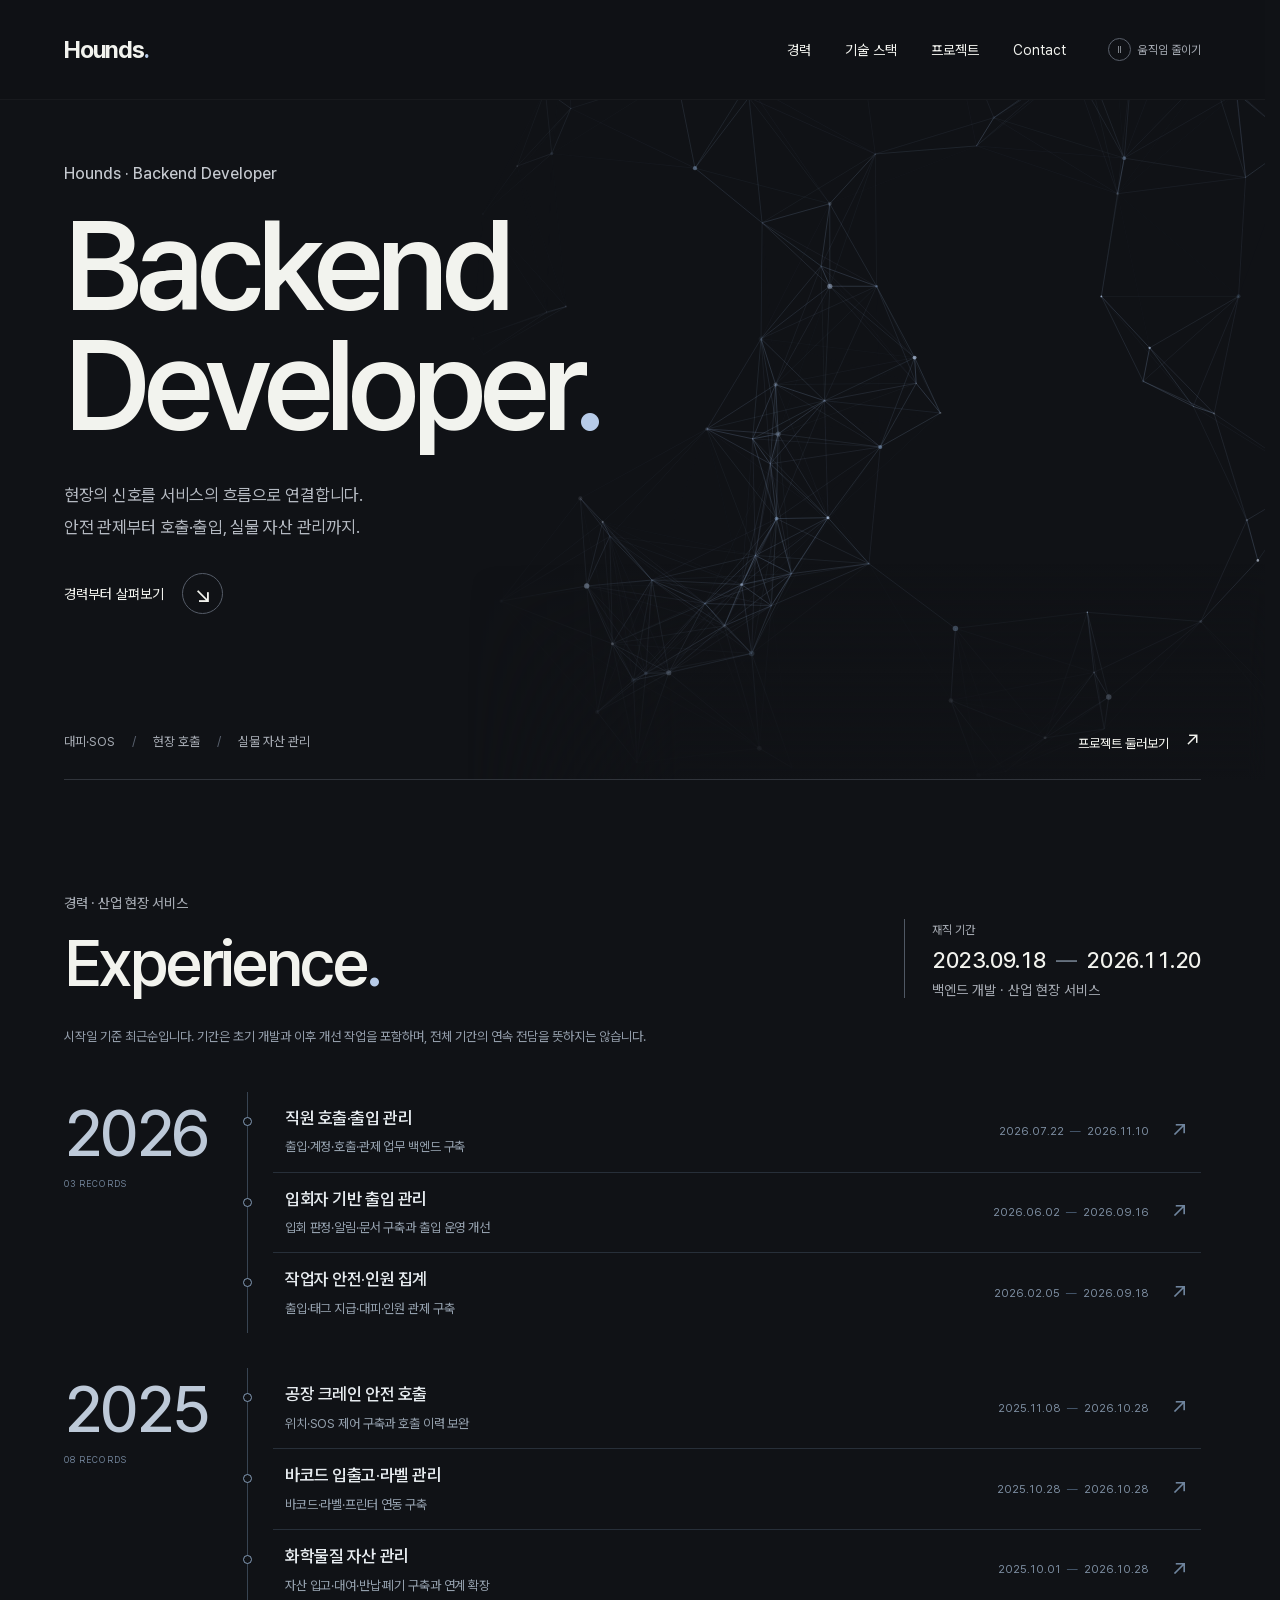
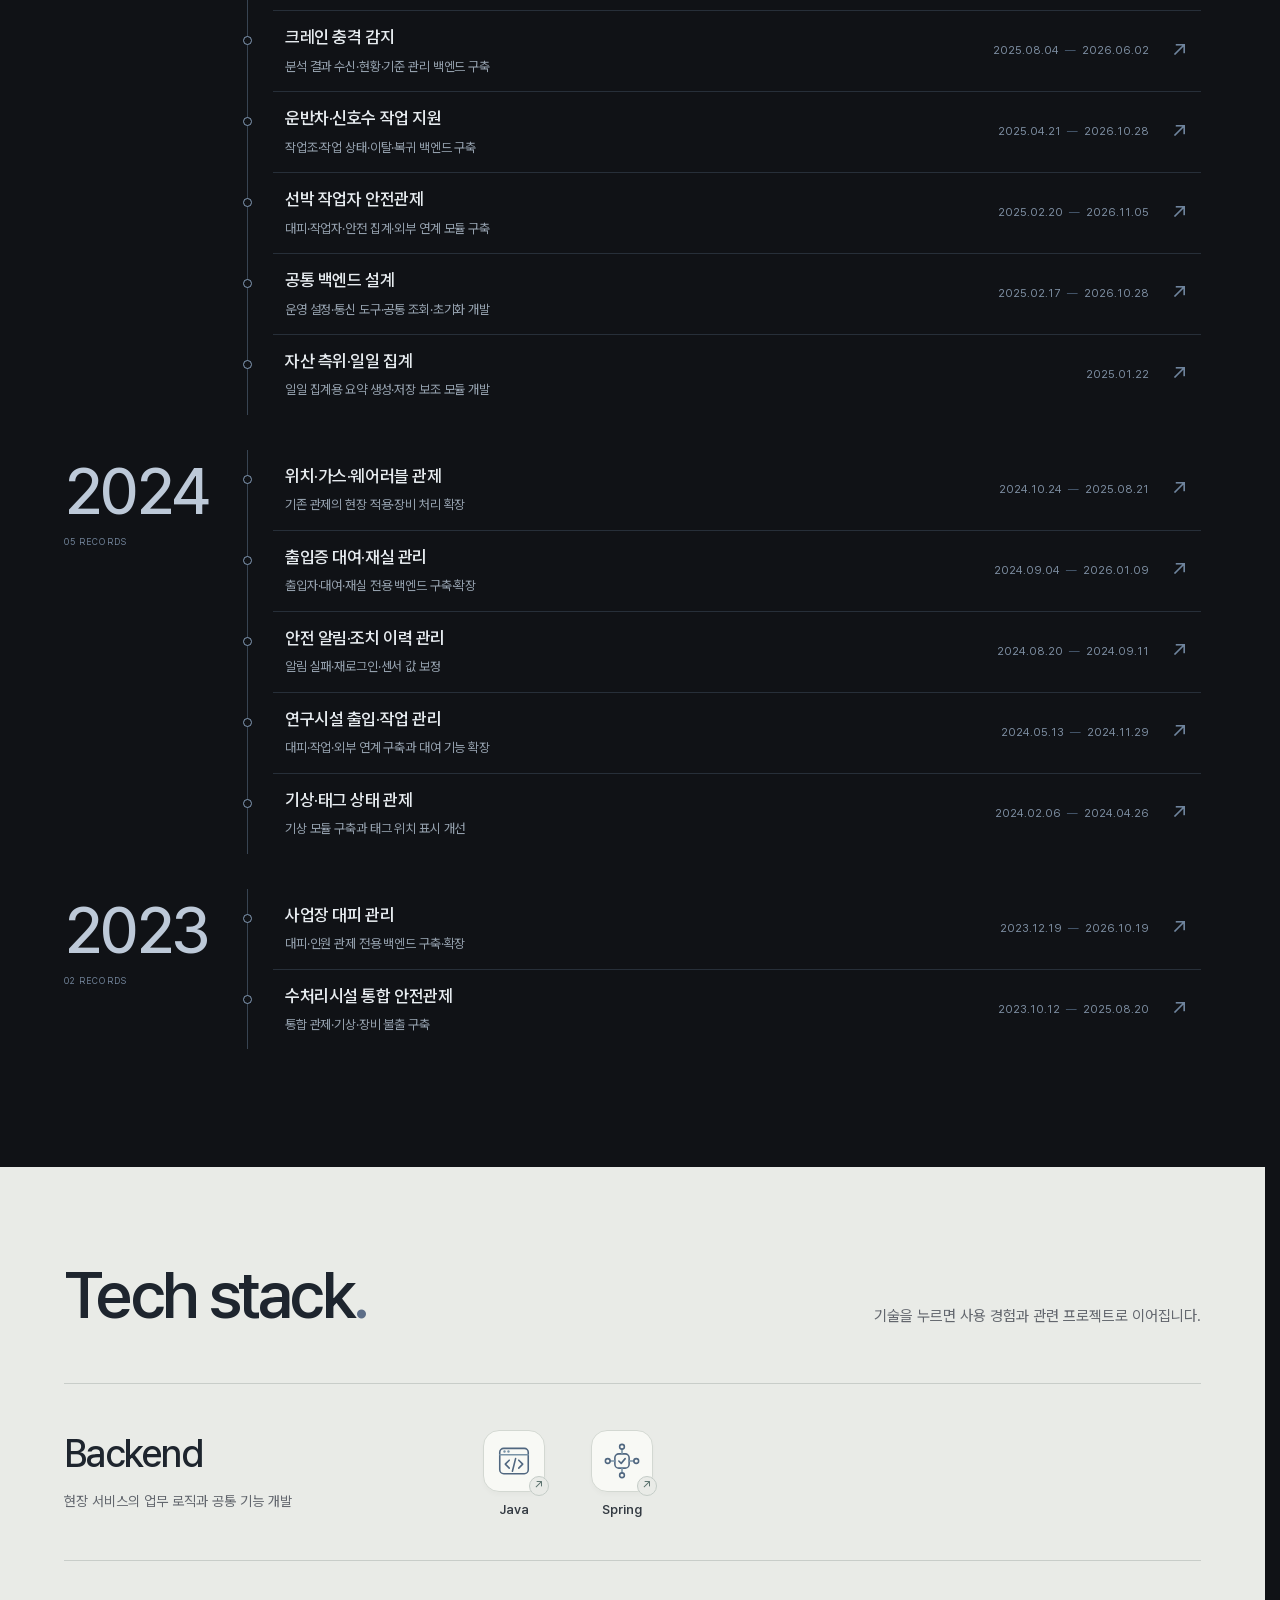
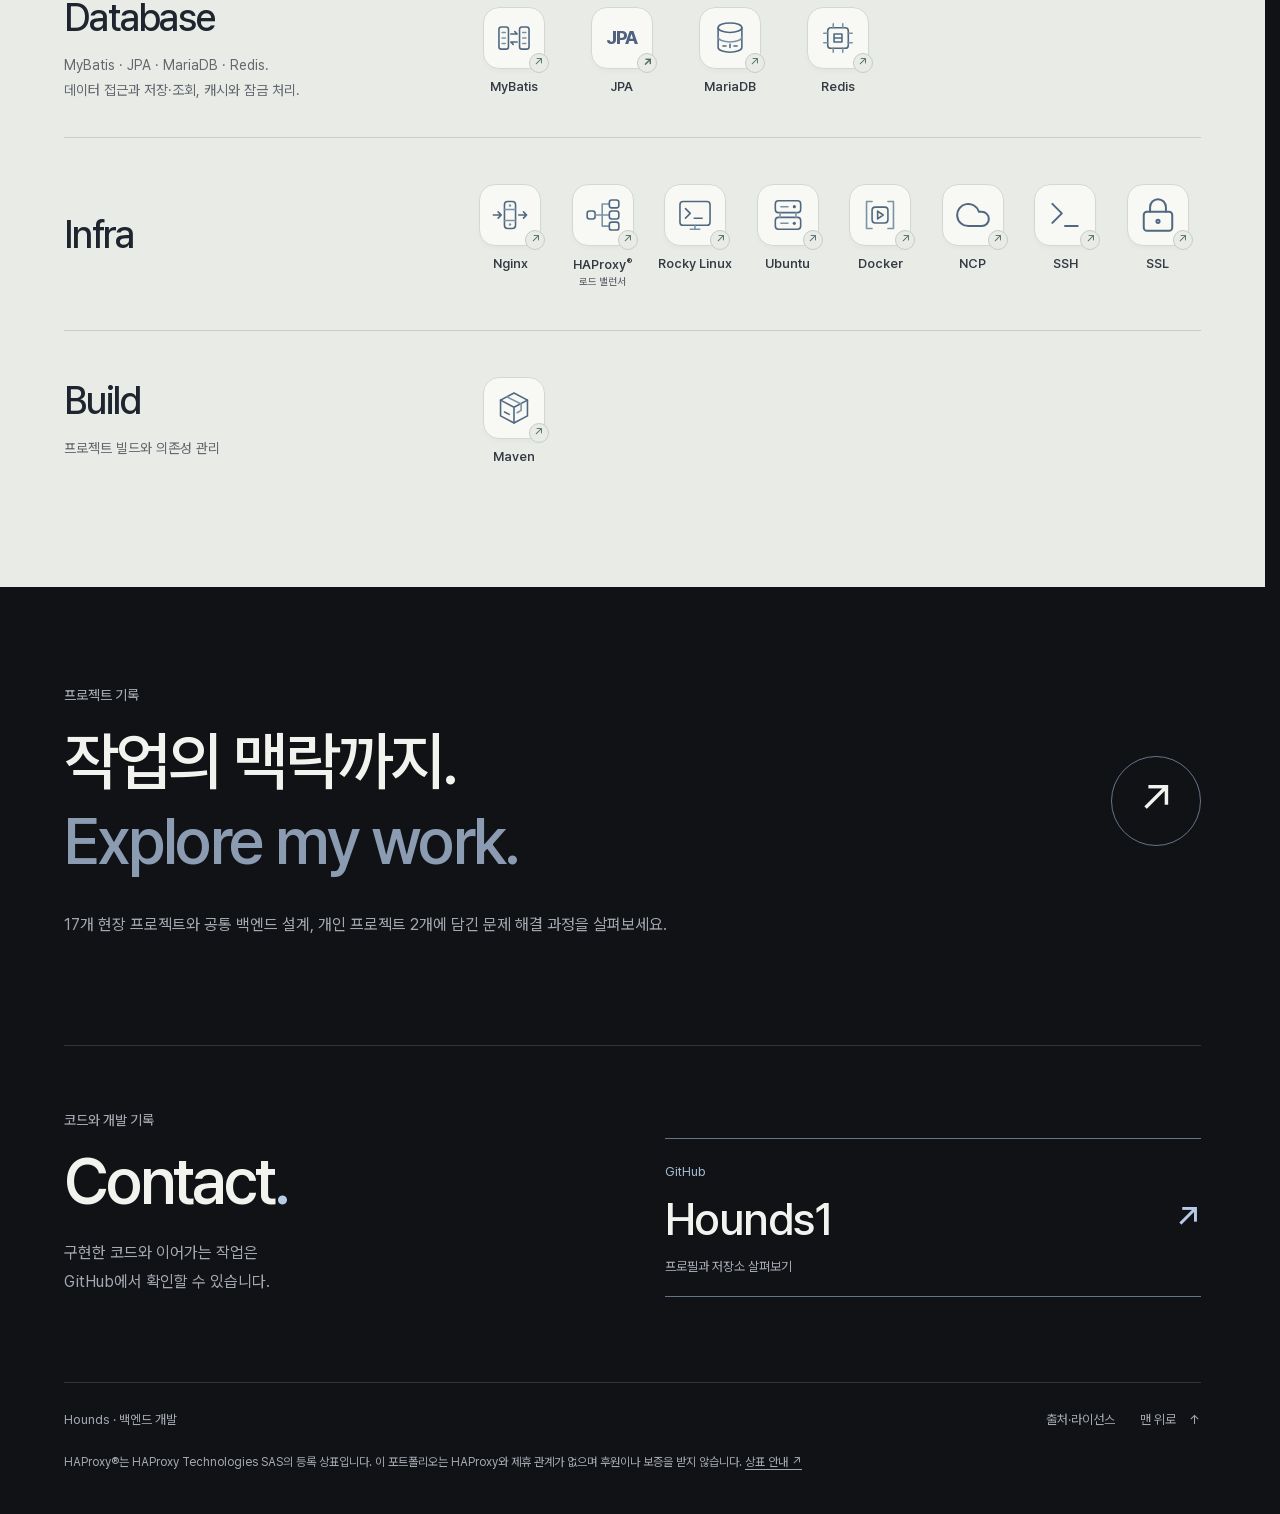
==== commit bd1a2a4f: "Expand Bullseye portfolio with Core and UOG sections" ====
--- a/index.html
+++ b/index.html
@@ -14,7 +14,7 @@
   <link rel="stylesheet" href="credits-dialog.css?v=20261116">
   <script src="vendor/particles.min.js" defer></script>
   <script src="vendor/motion.js" defer></script>
-  <script src="stack-cases.js?v=20261116-scope" defer></script>
+  <script src="stack-cases.js?v=20261122-bullseye" defer></script>
   <script src="script.js?v=experience-timeline" defer></script>
   <script src="credits-dialog.js?v=20261116" defer></script>
 </head>
